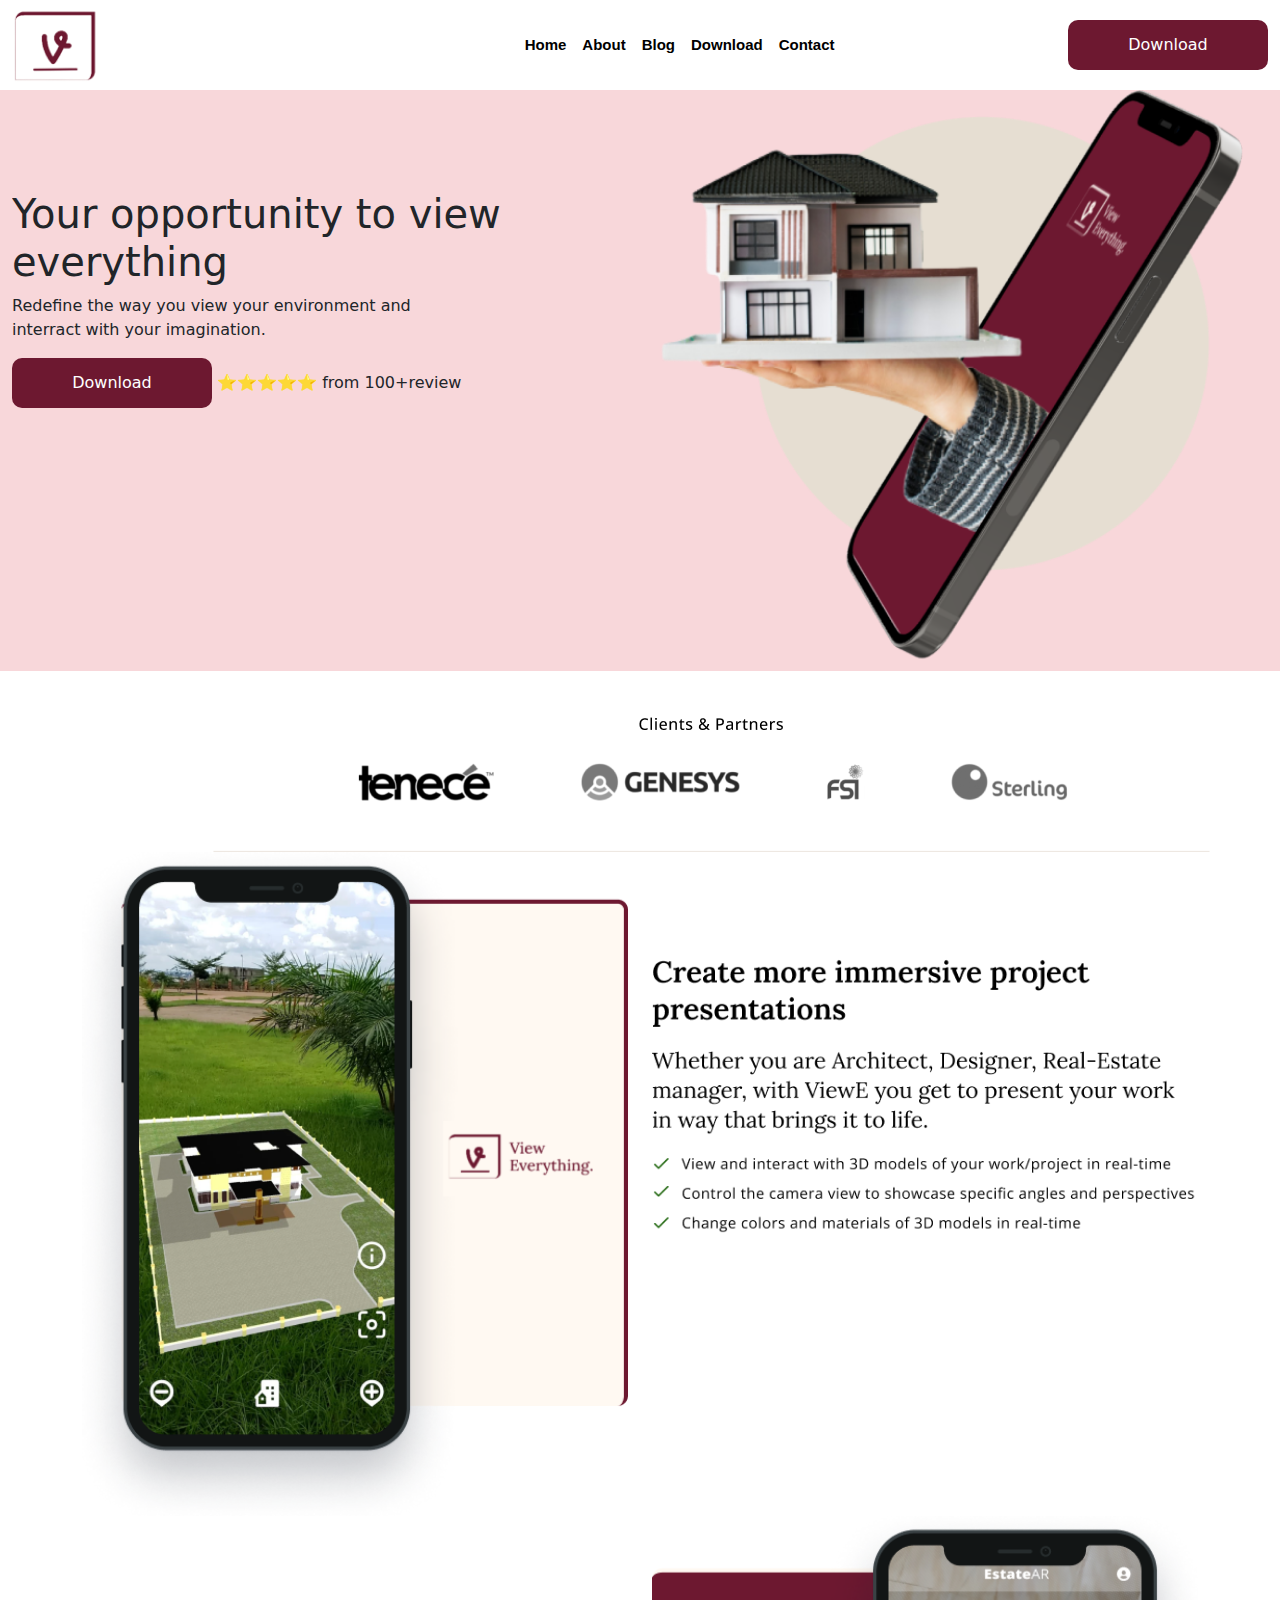
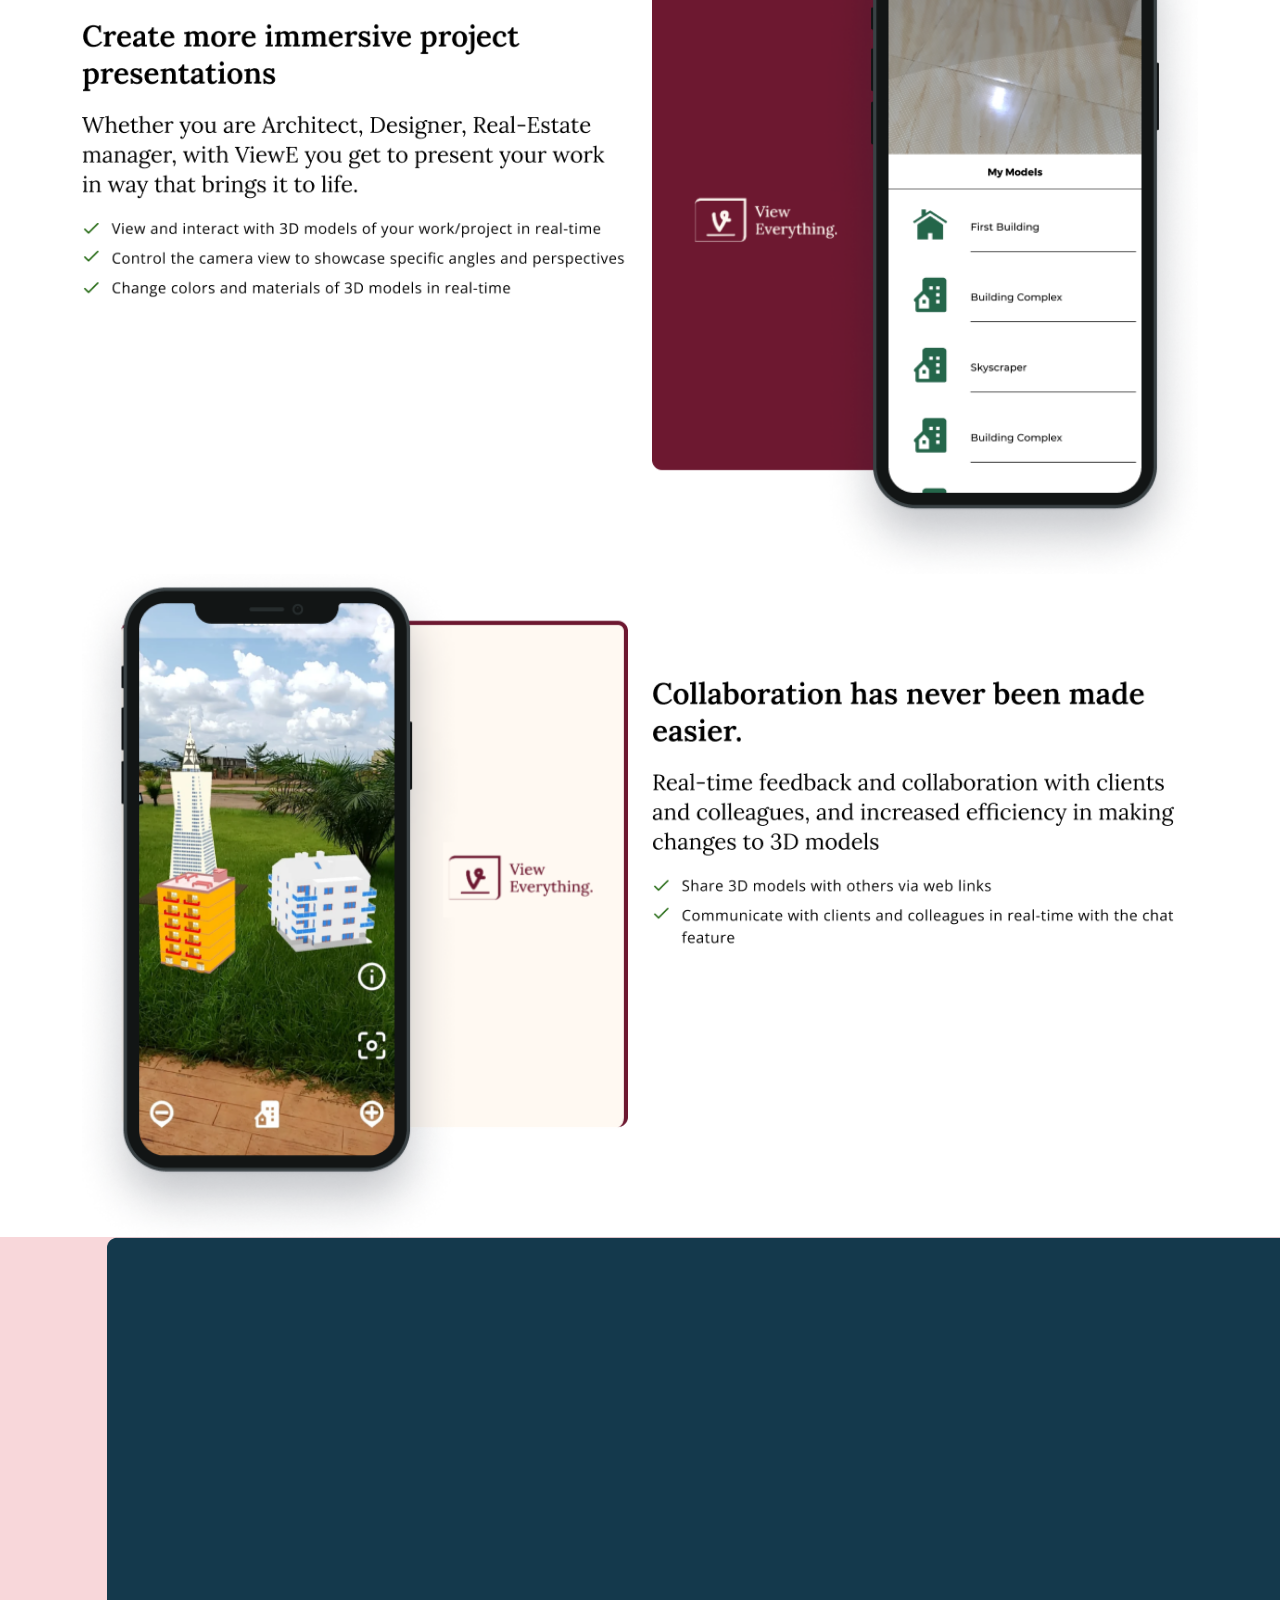
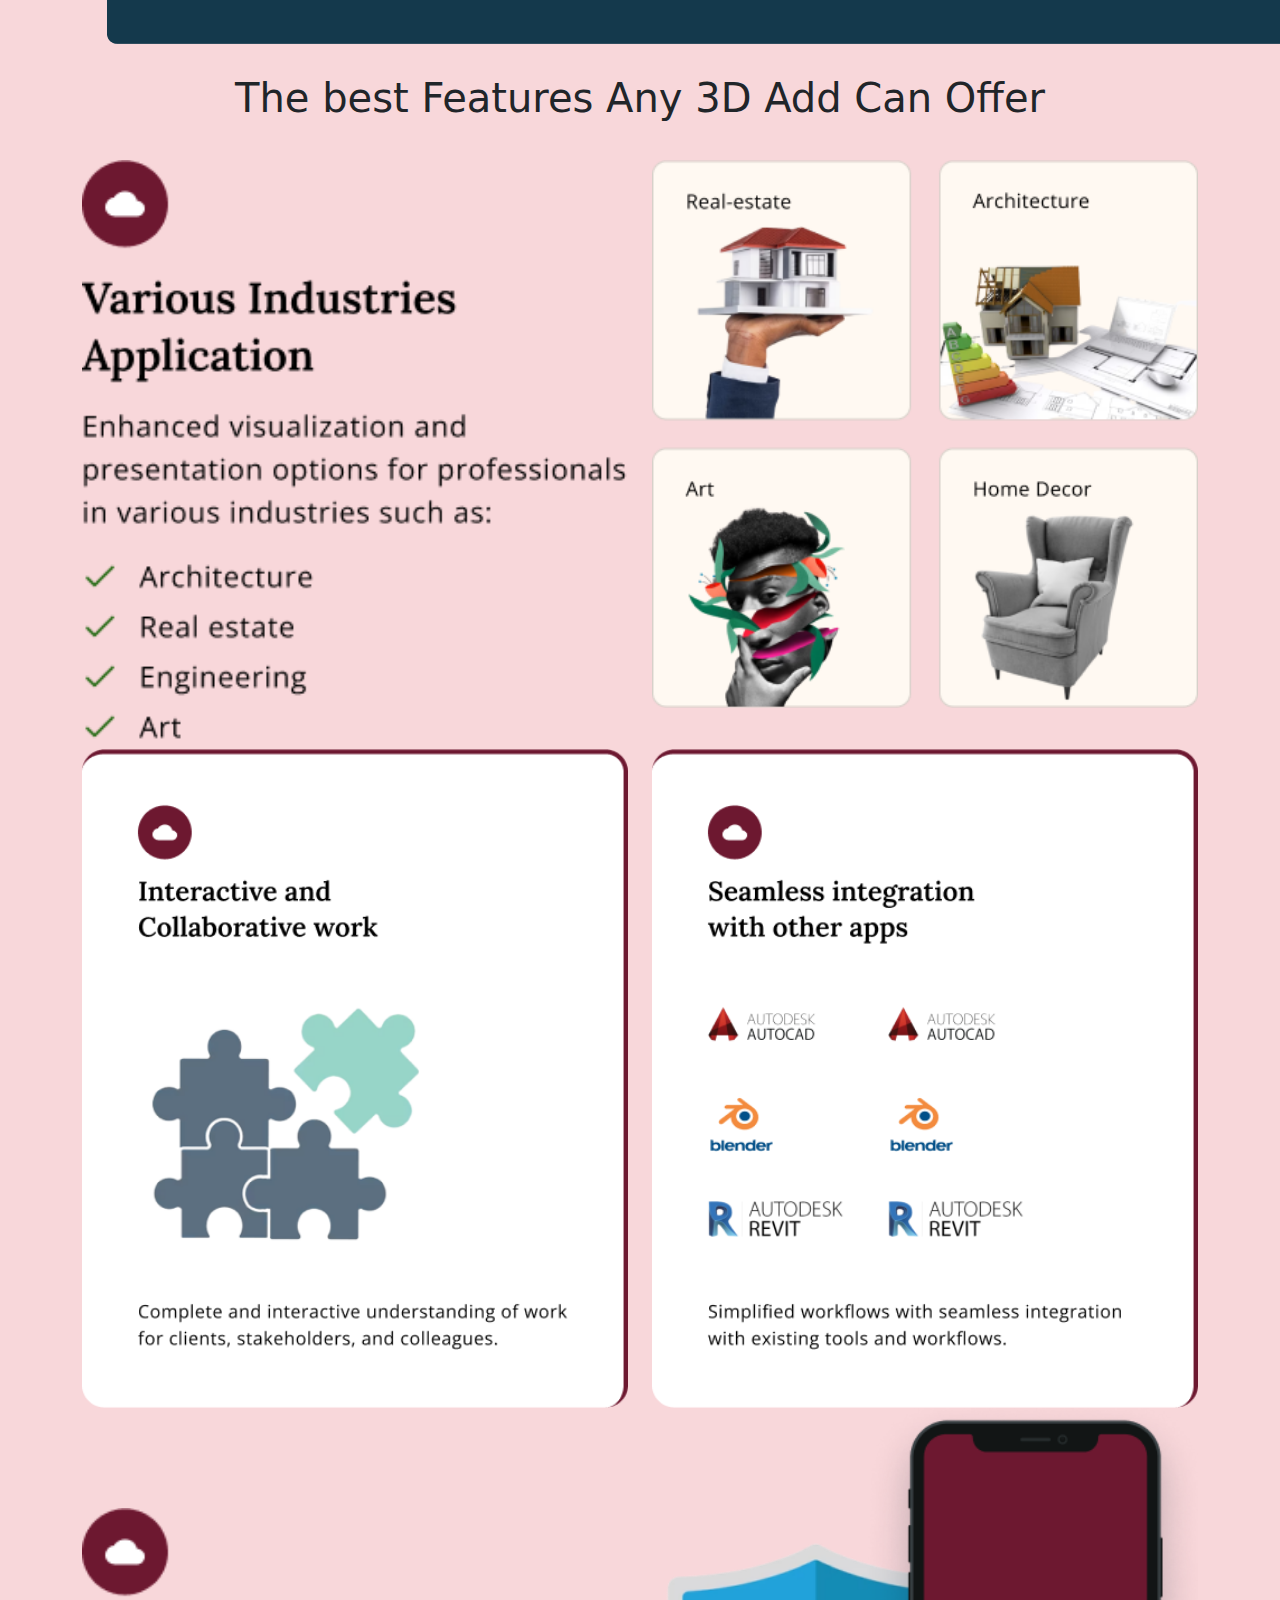
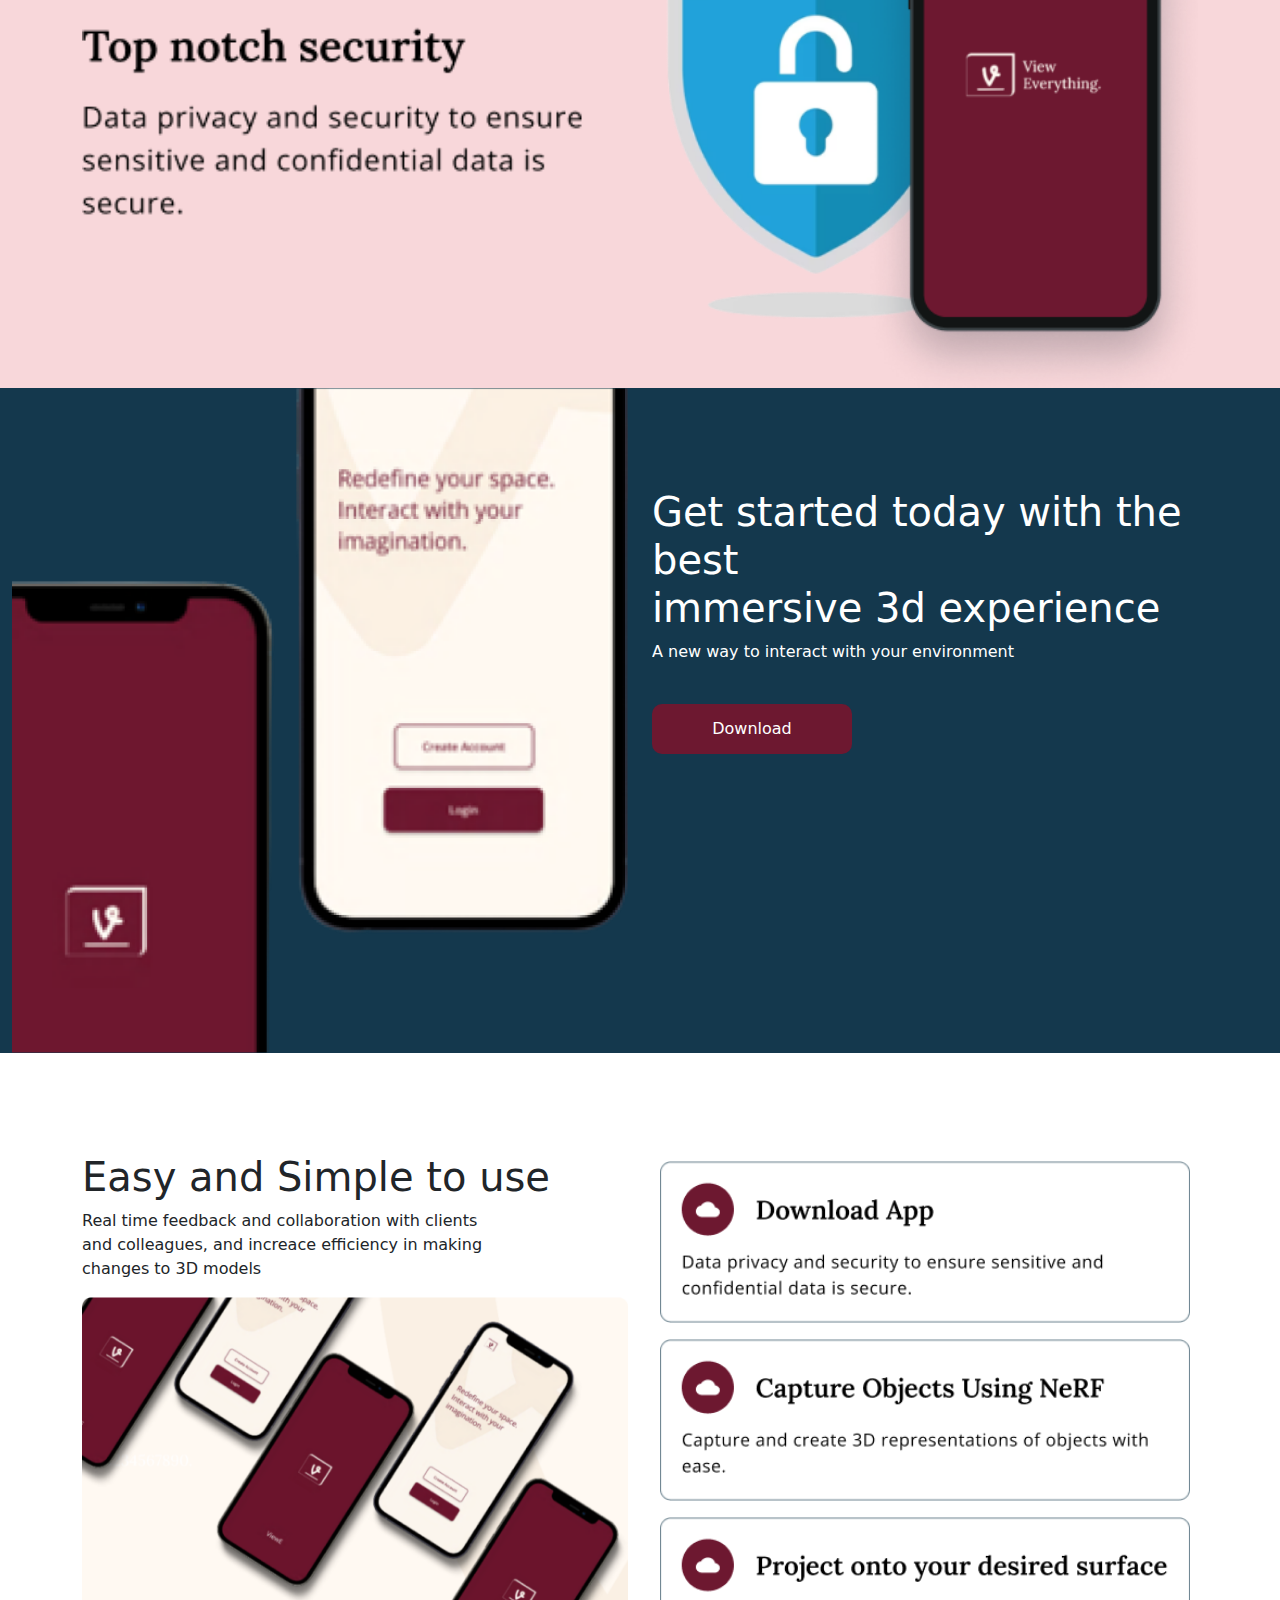
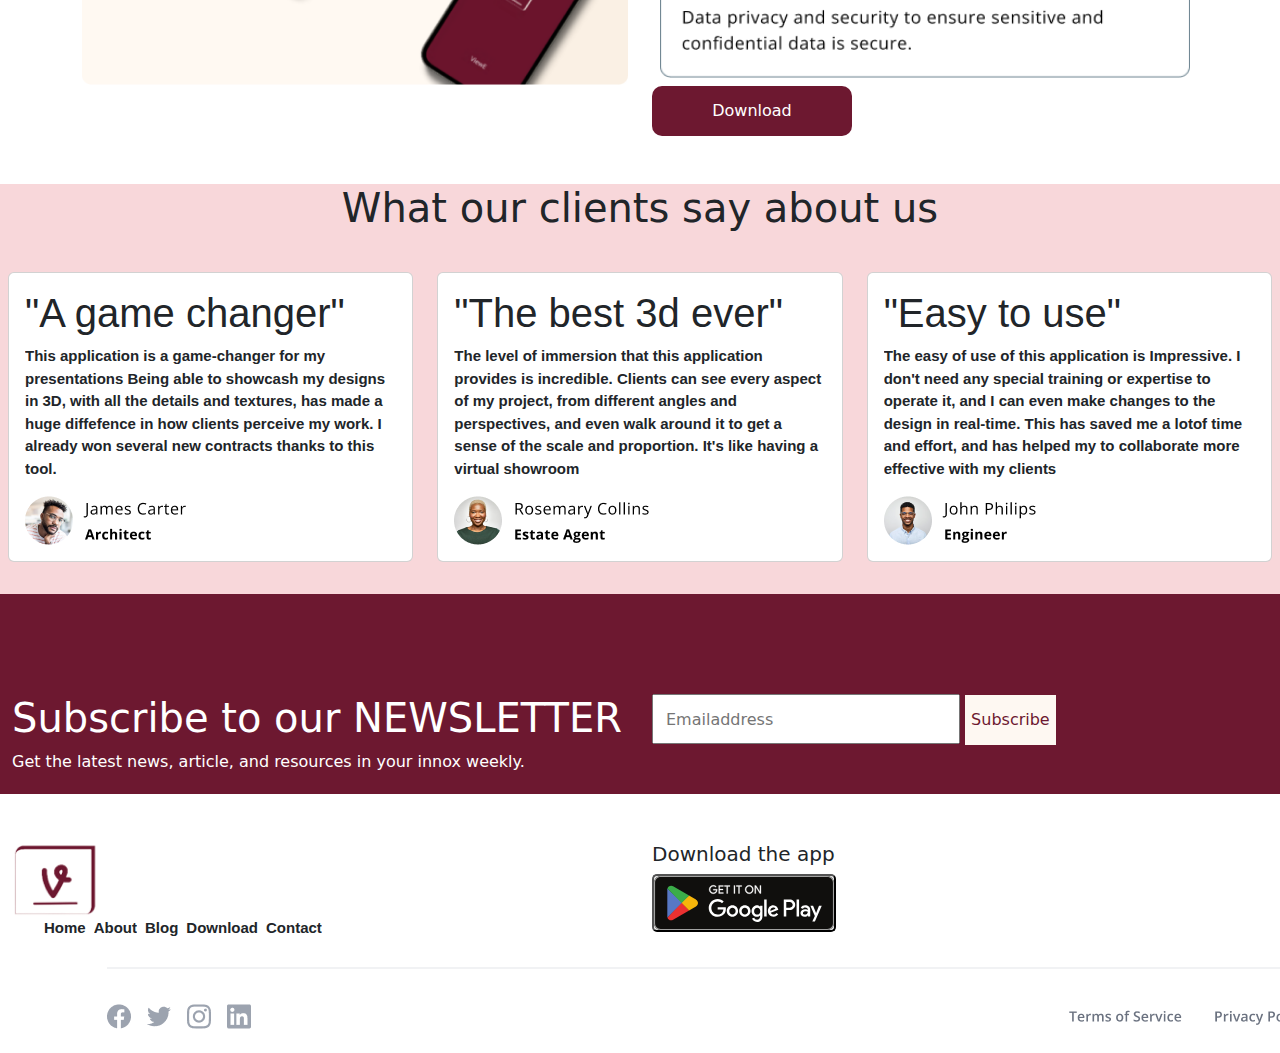
==== index.html @ 56d3d2b2 "update" ====
<!DOCTYPE html>
<html lang="en">
<head>
    <meta charset="UTF-8">
    <meta name="viewport" content="width=device-width, initial-scale=1.0">
    <title>Project</title>
    <link rel="stylesheet" href="bootstrap-5.3.2-dist/css/bootstrap.css">
    <script src="https://cdn.jsdelivr.net/npm/bootstrap@5.3.2/dist/js/bootstrap.bundle.min.js"></script>
    <link rel="stylesheet" href="project.css">
</head>
<body>

    <nav class="navbar navbar-expand-lg ">
        <div class="container-fluid">
<img src="Image/image 17 - Copy.png" alt="" >
          <button class="navbar-toggler" type="button" data-bs-toggle="collapse" data-bs-target="#navbarTogglerDemo02" aria-controls="navbarTogglerDemo02" aria-expanded="false" aria-label="Toggle navigation">
            <span class="navbar-toggler-icon"></span>
          </button>
          <div class="collapse navbar-collapse offset-md-4 " id="navbarTogglerDemo02">
            <ul class="navbar-nav me-auto mb-2 mb-lg-0">
              <li class="nav-item">
                <a class="nav-link active head" aria-current="page" href="index.html">Home</a>
              </li>
              <li class="nav-item">
                <a class="nav-link active head" href="index2.html">About</a>
              </li>
              <li class="nav-item">
                <a class="nav-link active head" href="index3.html">Blog</a>
              </li>
              <li class="nav-item">
                <a class="nav-link  active head" href="#" >Download</a>
              </li>
              <li class="nav-item">
                <a class="nav-link  active head" href="#" >Contact</a>
              </li>
            </ul>
            <form class="d-flex" role="search">
              <button class="download" type="submit">Download</button>
            </form>
          </div>
        </div>
      </nav>
      
      <section class="bg-danger-subtle">
        <div class="container-fluid">
<div class="row">
  <div class="col-lg-6 col-md-6 col-sm-12 all">
        <h1>Your opportunity to view <br> everything</h1>
        <p>Redefine the way you view your environment and <br>
        interract with your imagination.</p>
        <p>
          <button class="download" type="submit">Download</button>
        <span>⭐⭐⭐⭐⭐ from 100+review</span>
        </p>
      </div>
  <div class="col-lg-6 col-md-6 col-sm-12">
    <img src="Image/Group 11.png" alt="" class="w-100">
  </div>
</div>
</div>
</section>

<img src="Image/Frame 40562.png" class="img-fluid offset-md-2" alt="...">


  <div class="container ">
<div class="row">
<div class="col-lg-6 col-md-6 col-sm-12 ">
  <img src="Image/Group 5.png" alt="..."class="w-100 ">
</div>
<div class="col-lg-6 col-md-6 col-sm-12 all">
<img src="Image/Frame 40563.png" alt="" class="w-100">
</div>
</div>
</div>
</div>


<div class="container ">
  <div class="row">
  <div class="col-lg-6 col-md-6 col-sm-12 all">
    <img src="Image/Frame 40563.png" alt="..."class="w-100 ">
  </div>
  <div class="col-lg-6 col-md-6 col-sm-12 ">
  <img src="Image/Group 14.png" alt="" class="w-100">
  </div>
  </div>
  </div>
  </div>


  <div class="container ">
    <div class="row">
    <div class="col-lg-6 col-md-6 col-sm-12 ">
      <img src="Image/next1.png" alt="..."class="w-100 ">
    </div>
    <div class="col-lg-6 col-md-6 col-sm-12 all">
    <img src="Image/next2.png" alt="" class="w-100">
    </div>
    </div>
    </div>
    </div>

<section class="bg-danger-subtle">
    <img src="Image/backgroud.png" class="img-fluid offset-md-1 bg-danger-subtle" alt="...">


<h1 class="text-center padd">The best Features Any 3D Add Can Offer</h1>


    <div class="container ">
      <div class="row">
      <div class="col-lg-6 col-md-6 col-sm-12 ">
        <img src="Image/next5.png" alt="..."class="w-100">
      </div>
      <div class="col-lg-6 col-md-6 col-sm-12">
      <img src="Image/next6.png" alt="" class="w-100">
      </div>
      </div>
      </div>
      </div>

      <div class="container ">
        <div class="row">
        <div class="col-lg-6 col-md-6 col-sm-12 ">
          <img src="Image/next7.png" alt="..."class="w-100 ">
        </div>
        <div class="col-lg-6 col-md-6 col-sm-12 ">
        <img src="Image/next8.png" alt="" class="w-100">
        </div>
        </div>
        </div>
        </div>


          <div class="container ">
  <div class="row">
    <div class="col-lg-6 col-md-6 col-sm-12 all">
      <img src="Image/next9.png" alt="..."class="w-100">
        </div>
    <div class="col-lg-6 col-md-6 col-sm-12">
      <img src="Image/next10.png" alt="" class="w-100">
    </div>
  </div>
  </div>


 
  <div class="container-fluid collordiv ">
    <div class="row">
      <div class="col-lg-6 col-md-6 col-sm-12">
        <img src="Image/image 11.png" alt="..." class="w-100">
          </div>
      <div class="col-lg-6 col-md-6 col-sm-12 allwhite">
        <h1>Get started today with the best <br>
        immersive 3d experience</h1>
        <p>A new way to interact with your environment</p><br>
        <button class="download" type="submit">Download</button>
      </div>
    </div>
    </div>
  </section>


    <div class="container ">
      <div class="row">
        <div class="col-lg-6 col-md-6 col-sm-12 all">
          <h1>Easy and Simple to use</h1>
          <p>Real time feedback and collaboration with clients <br>
          and colleagues, and increace efficiency in making <br>
        changes to 3D models</p>
          <img src="Image/image12.png" alt="..."class="w-100">
            </div>
        <div class="col-lg-6 col-md-6 col-sm-12 all">
          <img src="Image/image 13.png" alt="" class="w-100 p-2">
          <img src="Image/image17.png" alt="" class="w-100 p-2" >
          <img src="Image/image18.png" alt="" class="w-100 p-2" >
          <button class="download" type="submit">Download</button>
        </div>
      </div>
      </div>

<br><br>
<section class="bg-danger-subtle">
<h1 class="text-center">What our clients say about us </h1><br>
<div class="p-2">
              <div class="row row-cols-1 row-cols-md-3 g-4">
                <div class="col">
                  <div class="card h-100">
                    <div class="card-body head">
                      <h1>"A game changer"</h1>
                      <p>This application is a game-changer for my 
                     presentations Being able to showcash my 
                   designs in 3D, with all the details and 
                 textures, has made a huge diffefence in 
               how clients perceive my work. I already 
             won several new contracts thanks to this tool.</p>
             <img src="Image/image14.png" alt="">
                    </div>
                  </div>
                </div>
                <div class="col">
                  <div class="card h-100">
                    <div class="card-body head">
                      <h1>"The best 3d ever"</h1>
                      <p>The level of immersion that this application 
                     provides is incredible. Clients can see every
                   aspect of my project, from different angles
              and perspectives, and even walk around it
           to get a sense of the scale and proportion.
          It's like having a virtual showroom</p>
          <img src="Image/image15.png" alt="">
                    </div>
                  </div>
                </div>
                <div class="col">
                  <div class="card h-100">
                    <div class="card-body head">
           <h1>"Easy to use"</h1>
                      <p>The easy of use of this application is
                      Impressive. I don't need any special
                   training or expertise to operate it, and I can 
                 even make changes to the design in real-time.
               This has saved me a lotof time and
             effort, and has helped my to collaborate
            more effective with my clients</p>
            <img src="Image/image 16.png" alt="">
                    </div>
                  </div>
                </div>
              </div><br>
            </div>
          </section>
  <div class="container-fluid divcolor2">
    <div class="row">
      <div class="col-lg-6 col-md-6 col-sm-12  allwhite">
     <h1>Subscribe to our NEWSLETTER</h1>
     <P>Get the latest news, article, and resources in your innox weekly.</P>
          </div>
      <div class="col-lg-6 col-md-6 col-sm-12 all">
        <form action="" class="input01">
     <input type="email" name="email" id="" class=" input container-fluid h-50 w-50" placeholder="Emailaddress" required>
     <button class="input02">Subscribe</button>
    </form>
      </div>
    </div>
    </div><br><br>


<div class="container-fluid">
  <div class="row">
  <div class="col-lg-6 col-md-6 col-sm-12">
      <img src="Image/image 17 - Copy.png" alt="" >
        <ul class=" d-flex gap-2">
          <li class="nav-item">
            <a class="nav-link active head" aria-current="page" href="index.html">Home</a>
          </li>
          <li class="nav-item">
            <a class="nav-link active head" href="index2.html">About</a>
          </li>
          <li class="nav-item">
            <a class="nav-link active head" href="index3.html">Blog</a>
          </li>
          <li class="nav-item">
            <a class="nav-link  active head" href="#" >Download</a>
          </li>
          <li class="nav-item">
            <a class="nav-link  active head" href="#" >Contact</a>
          </li>
         
        </ul>
        </div>
        
  <div class="col-lg-6 col-md-6 col-sm-12"> 
    <h5>Download the app</h5>
        <button class="sub"><img src="Image/Google_Play_Store_badge_EN.svg" alt=""></button>

      </div>
    </div>
      </div>
 
    <img src="Image/line.png" class="img-fluid offset-md-1" alt="...">
<br><br>

<img src="Image/icon.png" class="img-fluid offset-md-1" alt="...">
<br><br>
</body>  
</html>
---- project.css ----
*{
    overflow-x: hidden;
}
.download{
    background-color: #6d1830;
    color: #fff;
    width: 200px;
    height: 50px;
   border-radius: 10px;
   border: none;
}
.all{
padding-top: 100px;
}
.head{
    font-family: Arial;
    font-size: 15px;
    font-weight: bolder;
}
.padd{
    padding-top: 30px;
padding-bottom: 30px;
}
.collordiv{
    background-color: #14384d;
}
.allwhite{
    color: white;
    padding-top:100px;
}
.divcolor2{
    background-color: #6d1830;
}
.input01{
  height: 100px;
}
.input02{
    height: 50px; 
    color: #6d1830; 
    background-color: #fef8f2;
    border: none;
  }
  .sub{
padding: 0;
border-radius: 5px;
  }
  .colorblue{
    background-color: #14384d;
    color: whitesmoke;
  }
  .red{
    color: #6c1930;
  }
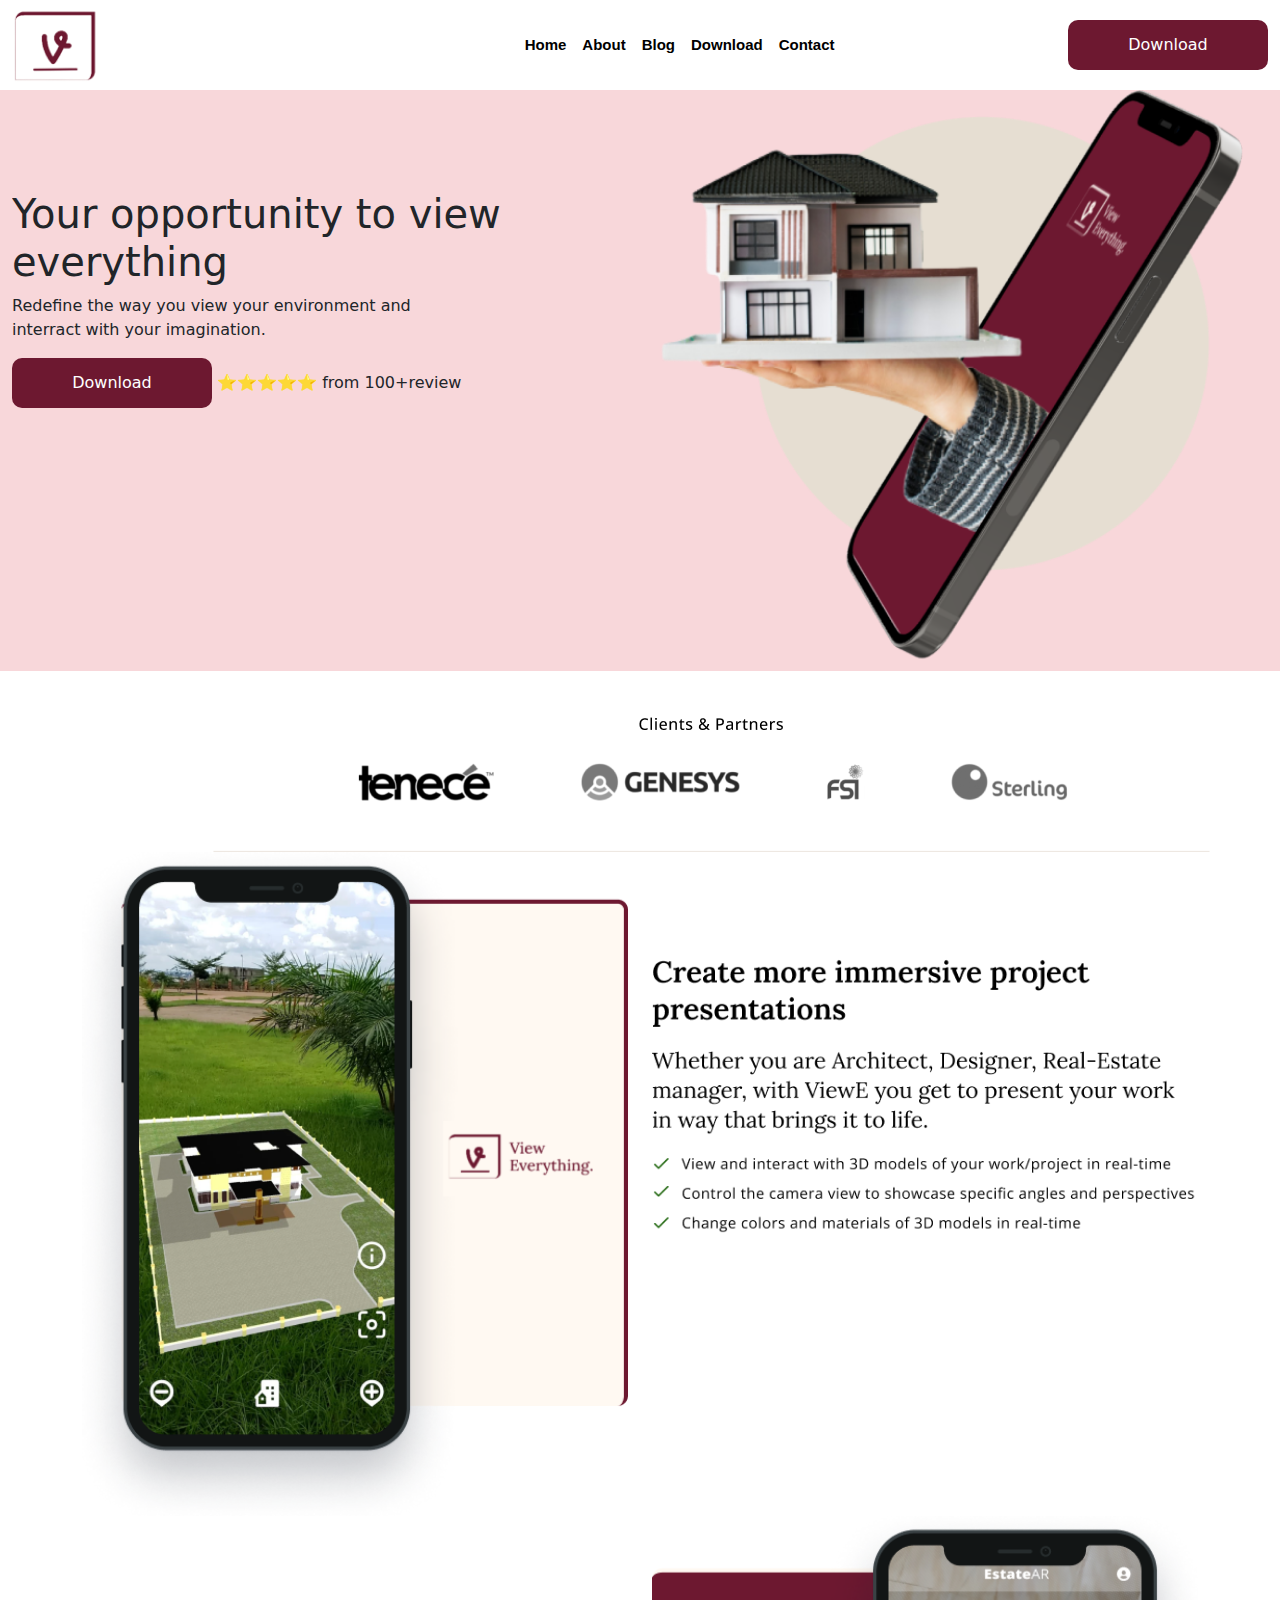
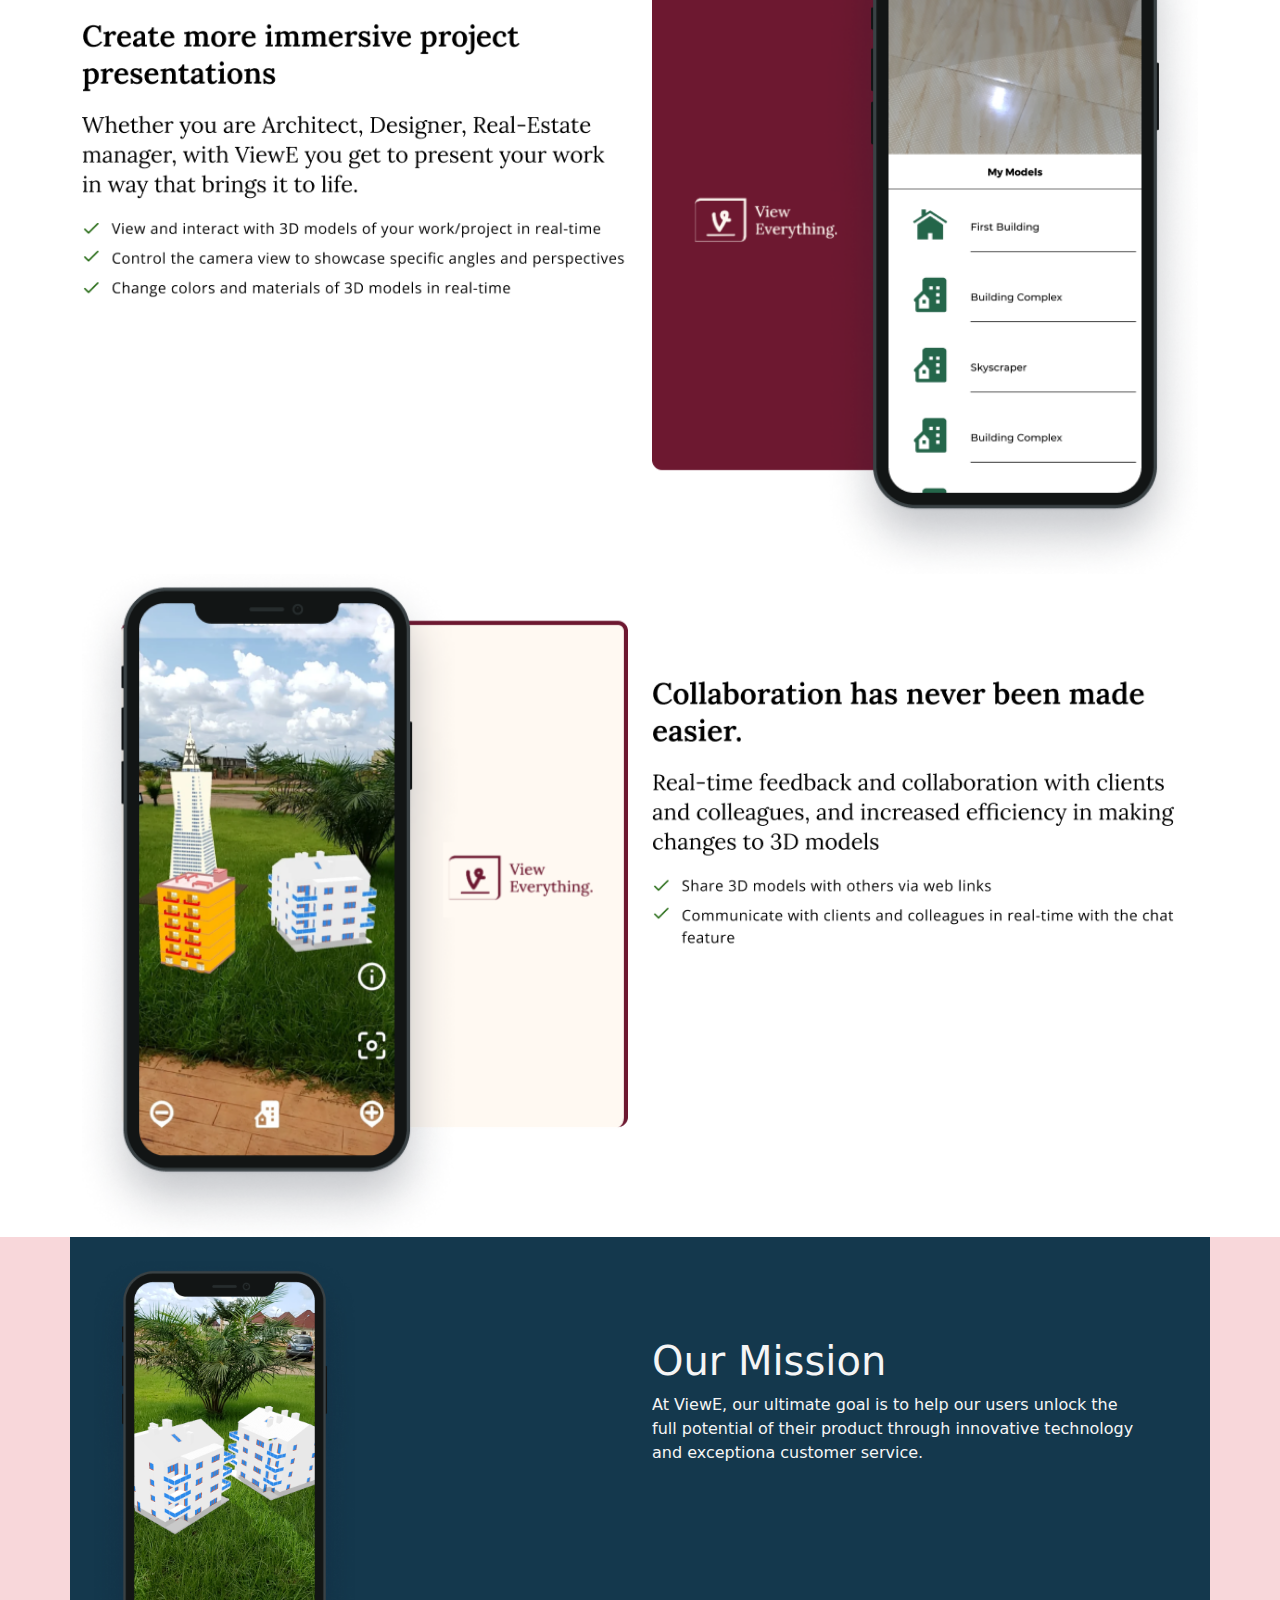
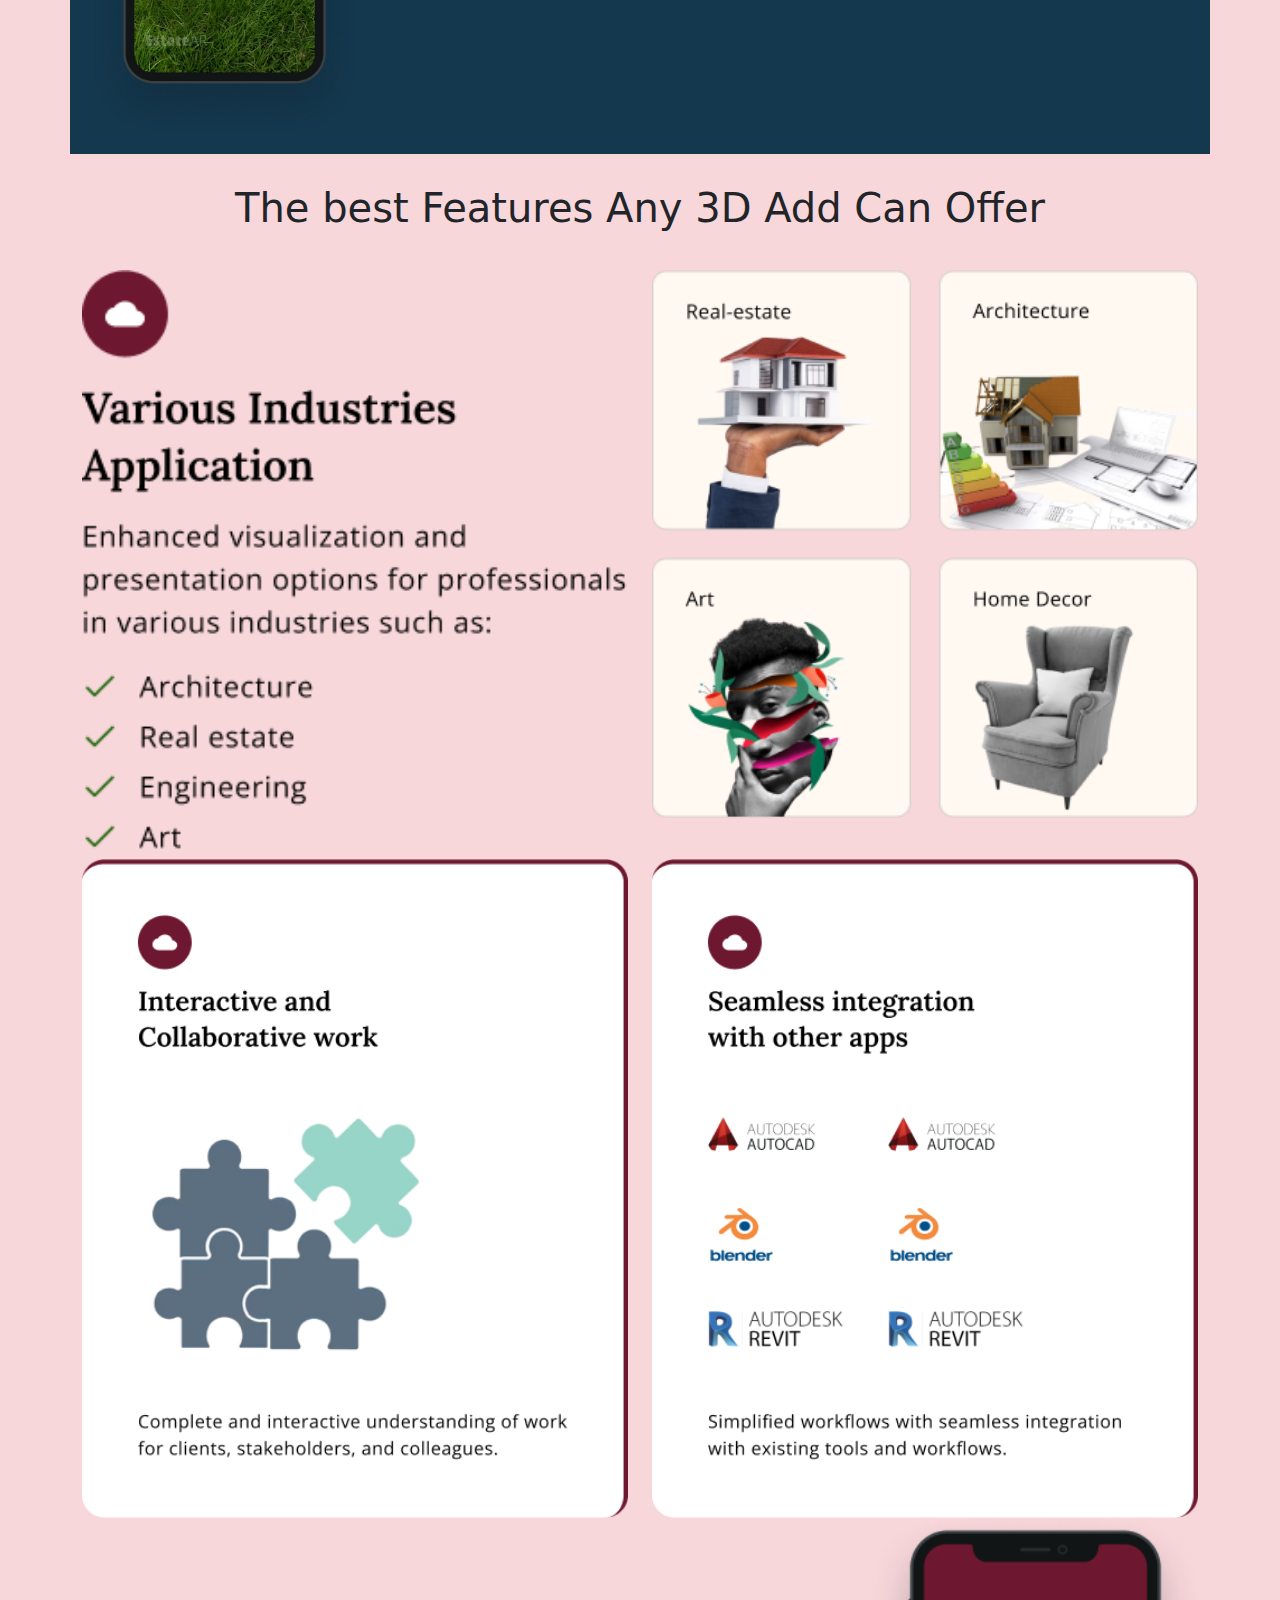
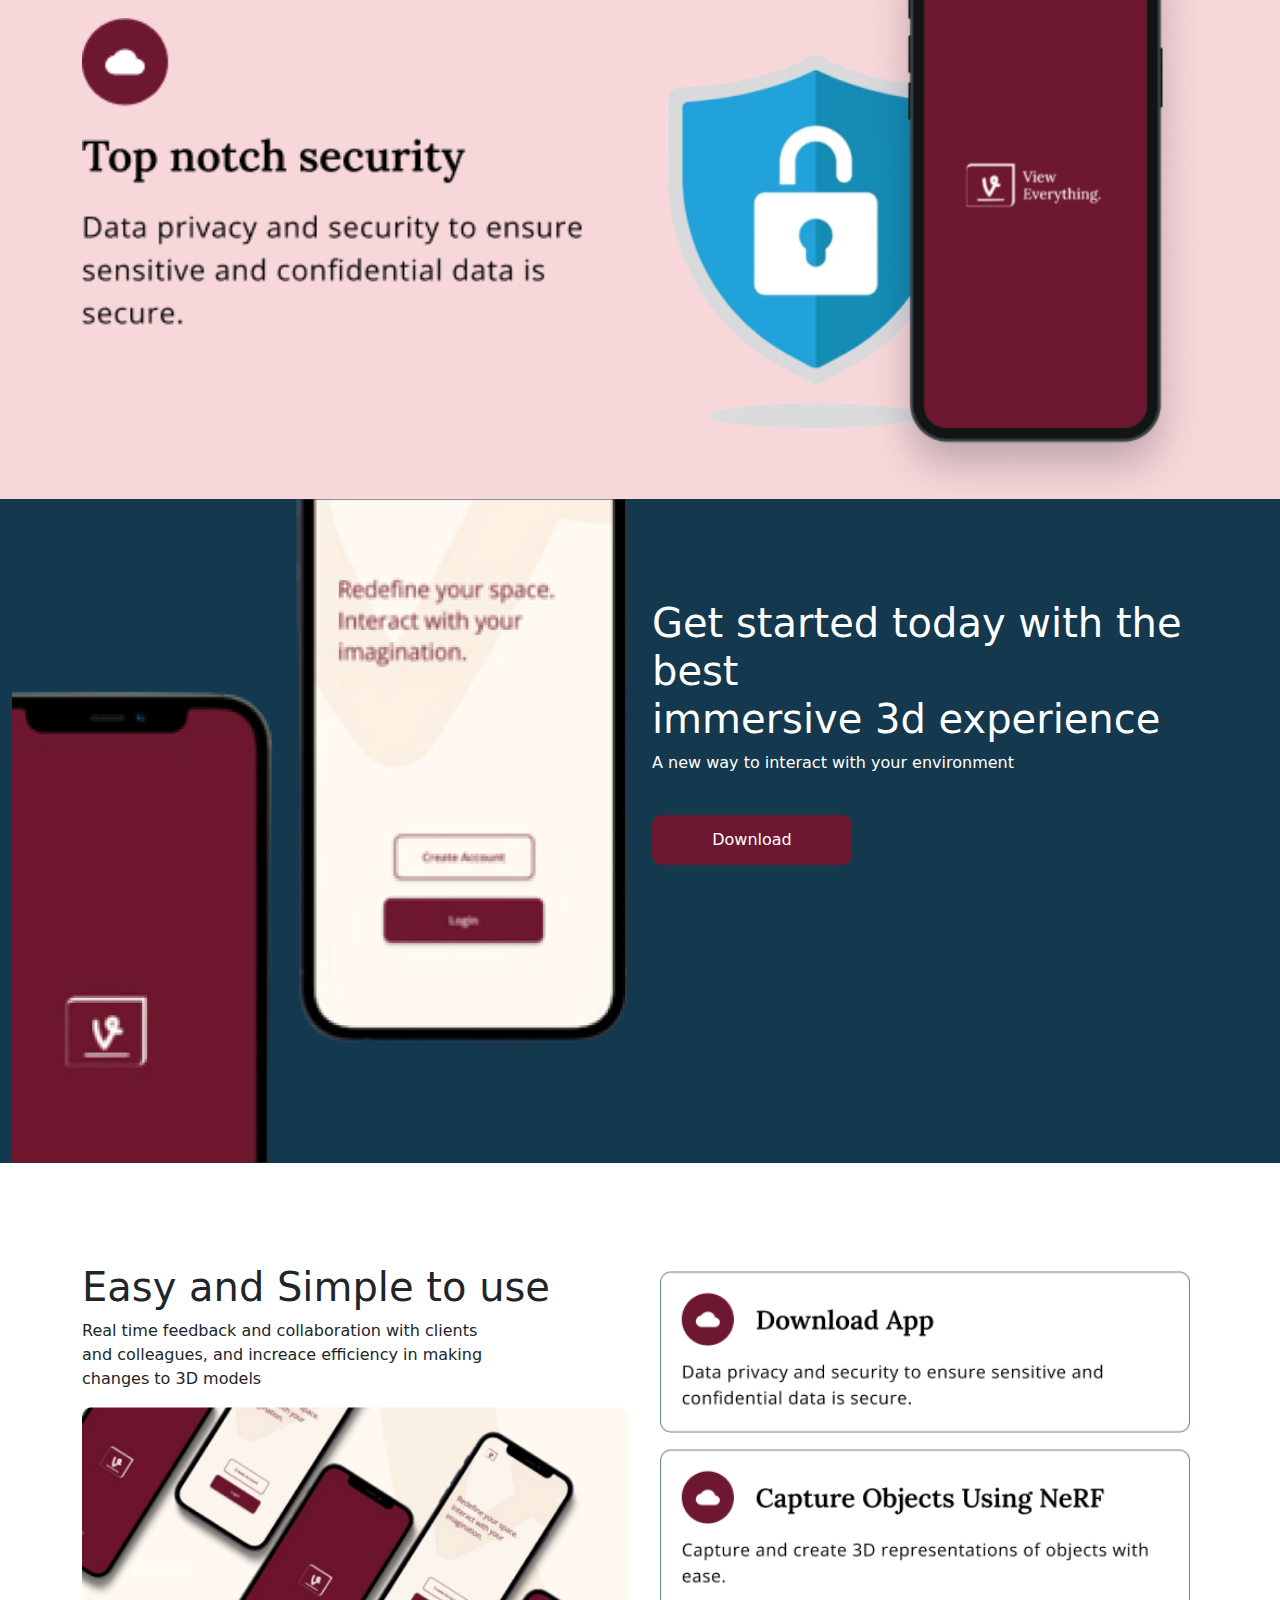
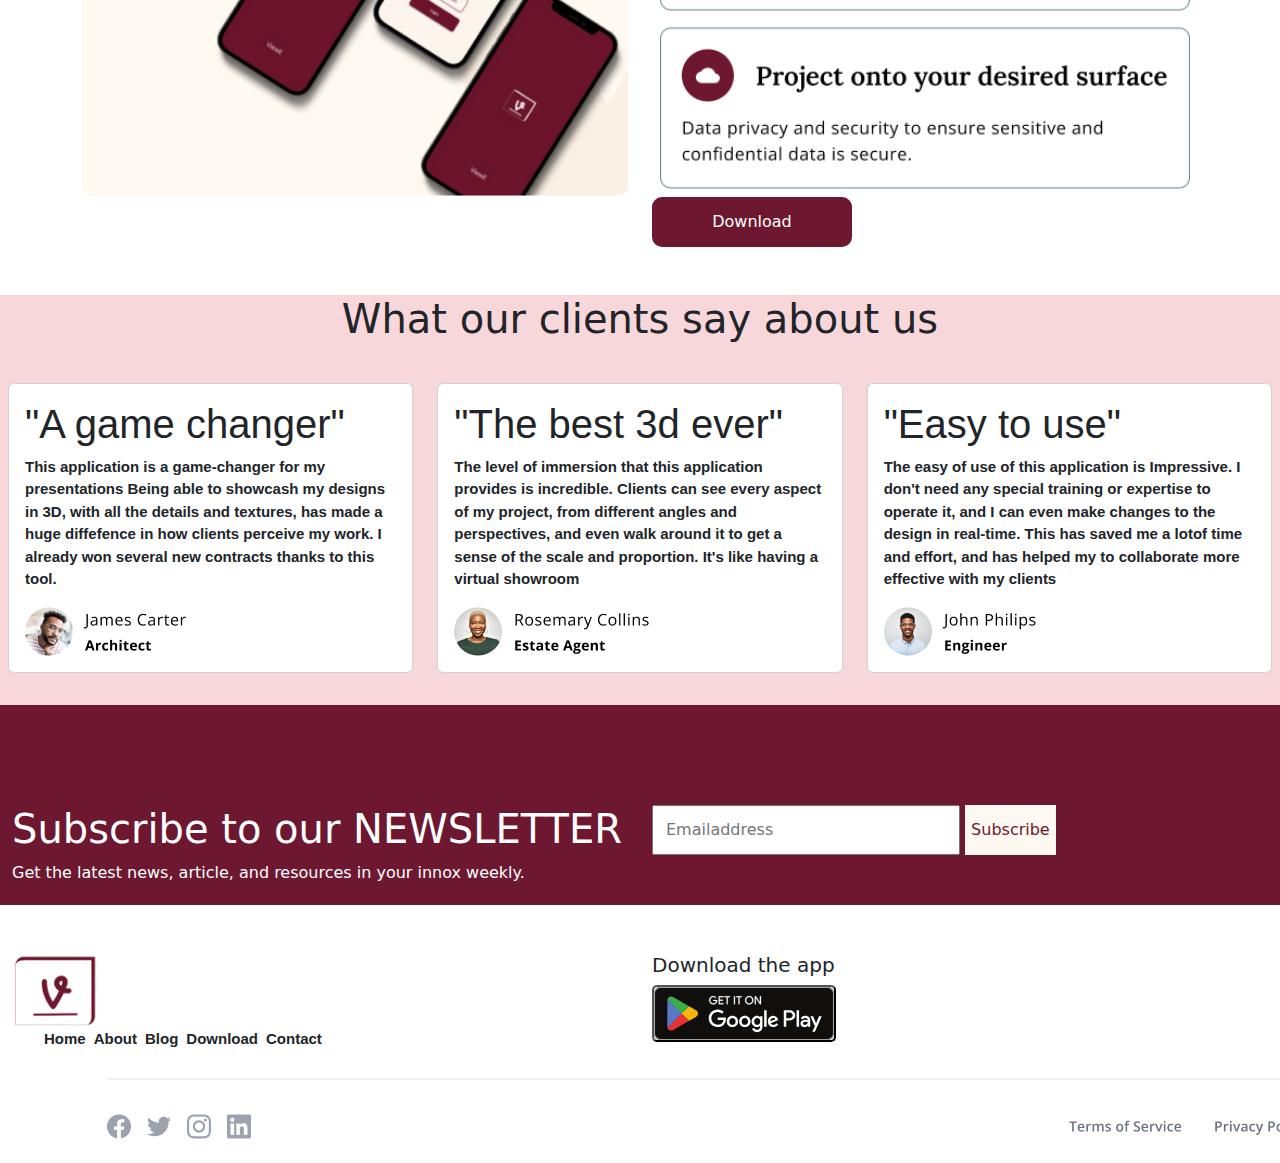
==== commit 7b496f7f: "update" ====
--- a/index.html
+++ b/index.html
@@ -28,7 +28,7 @@
                 <a class="nav-link active head" href="index3.html">Blog</a>
               </li>
               <li class="nav-item">
-                <a class="nav-link  active head" href="#" >Download</a>
+                <a class="nav-link  active head" href="index4.html" >Download</a>
               </li>
               <li class="nav-item">
                 <a class="nav-link  active head" href="#" >Contact</a>
@@ -102,7 +102,21 @@
     </div>
 
 <section class="bg-danger-subtle">
-    <img src="Image/backgroud.png" class="img-fluid offset-md-1 bg-danger-subtle" alt="...">
+  <div class="container colorblue">
+    <div class="row">
+    <div class="col-lg-6 col-md-6 col-sm-12 p-4">
+      <img src="Image/ab3.png "class="w-50" alt="..." >
+    </div>
+    <div class="col-lg-6 col-md-6 col-sm-12 all">
+      <h1>Our Mission</h1>
+      <p>At ViewE, our ultimate goal is to help our users unlock the <br>
+       full potential of their product through innovative technology <br>
+       and exceptiona customer service.
+      </p>
+    </div>
+    </div>
+    </div>
+    </div>
 
 
 <h1 class="text-center padd">The best Features Any 3D Add Can Offer</h1>
@@ -262,7 +276,7 @@
             <a class="nav-link active head" href="index3.html">Blog</a>
           </li>
           <li class="nav-item">
-            <a class="nav-link  active head" href="#" >Download</a>
+            <a class="nav-link  active head" href="index4.html" >Download</a>
           </li>
           <li class="nav-item">
             <a class="nav-link  active head" href="#" >Contact</a>
--- a/project.css
+++ b/project.css
@@ -51,5 +51,13 @@
   .red{
     color: #6c1930;
   }
+  .downloadsoon{
+    background-color: #c5a3ac;
+    color: #fff;
+    width: 200px;
+    height: 50px;
+   border-radius: 10px;
+   border: none;
+  }
   
 
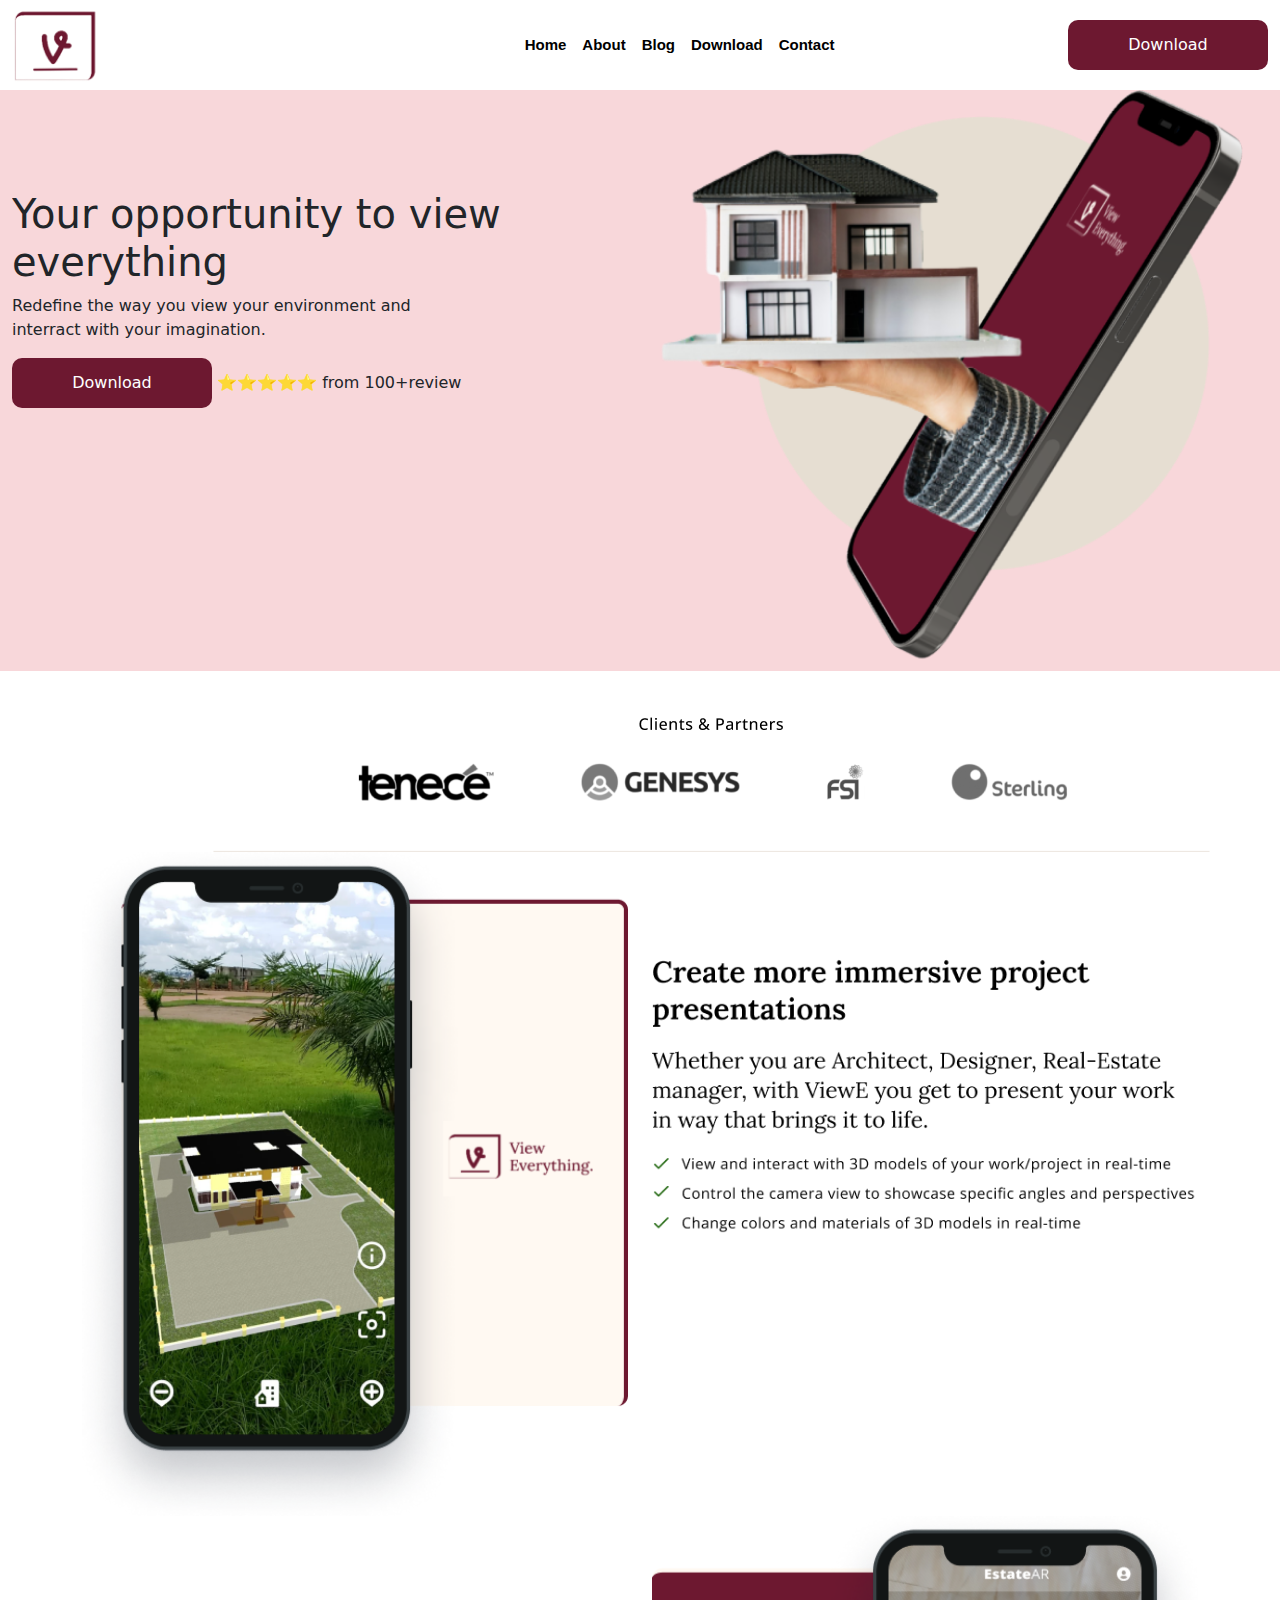
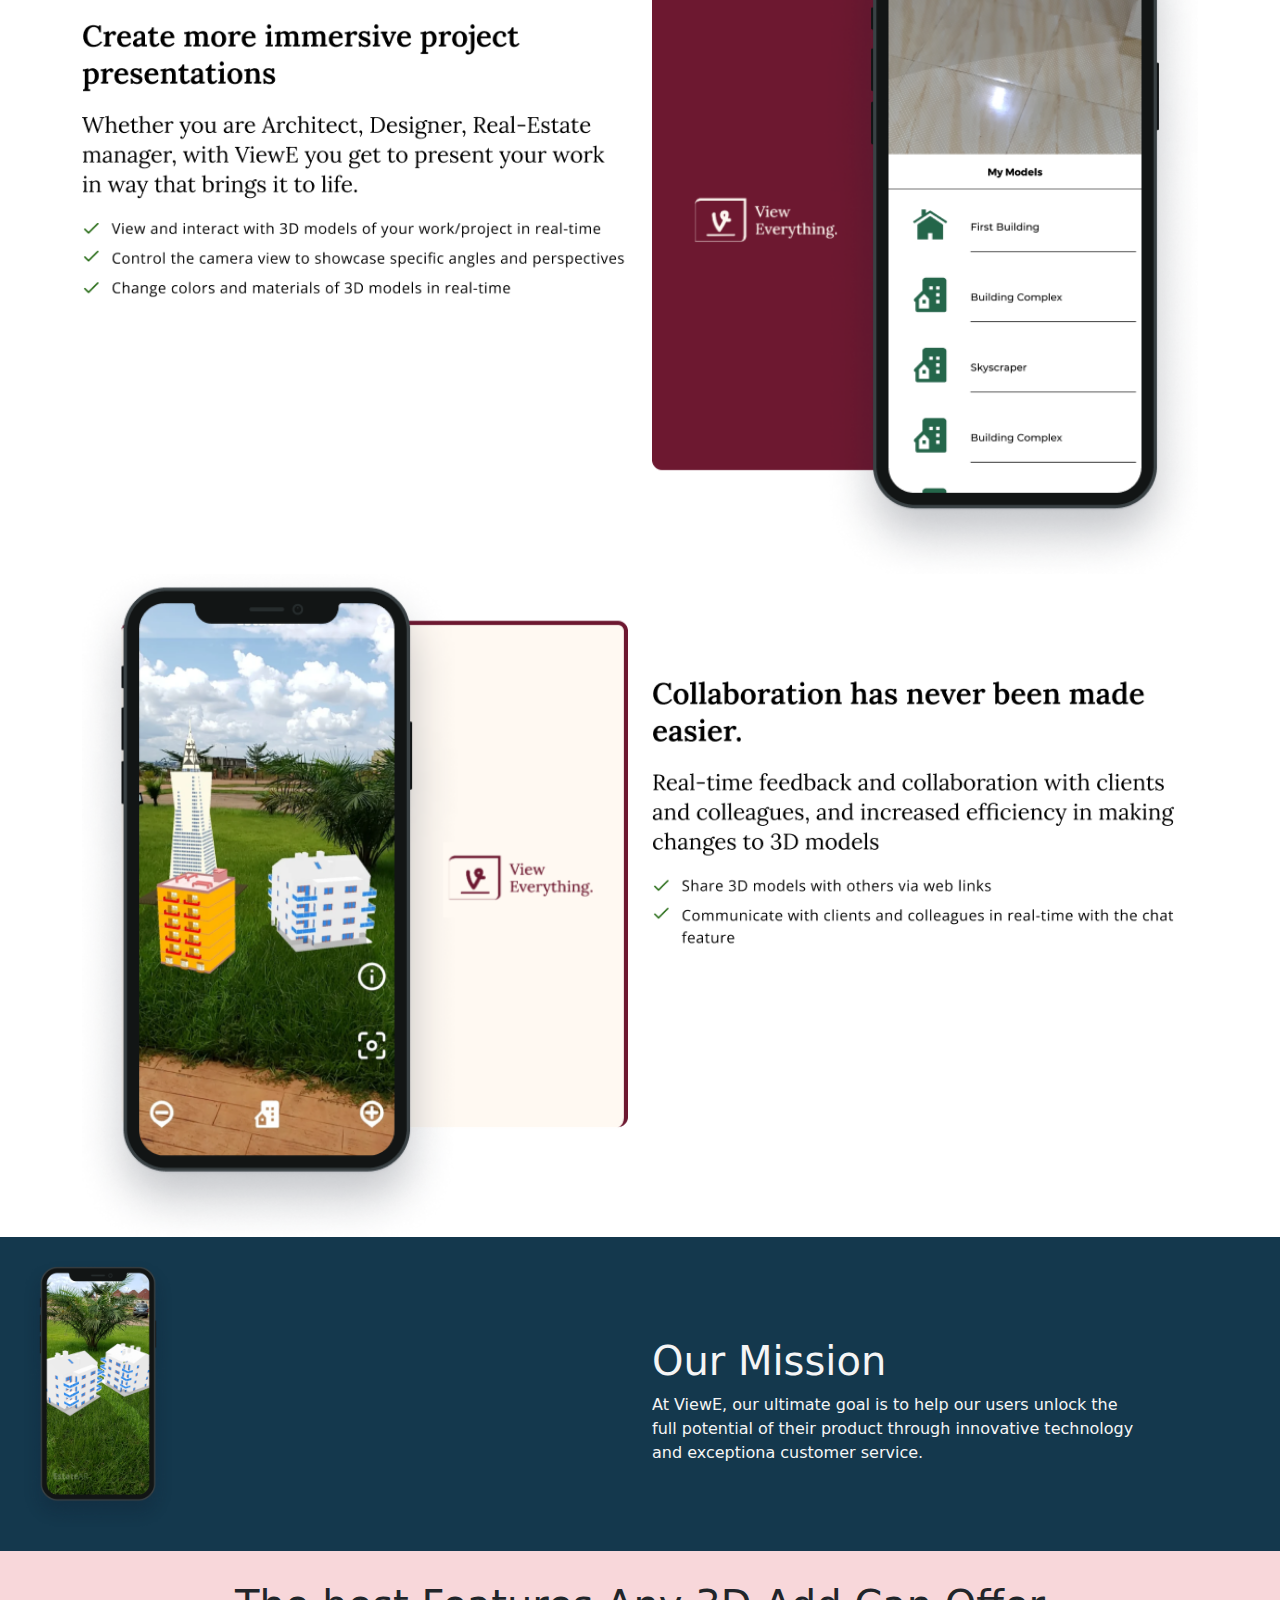
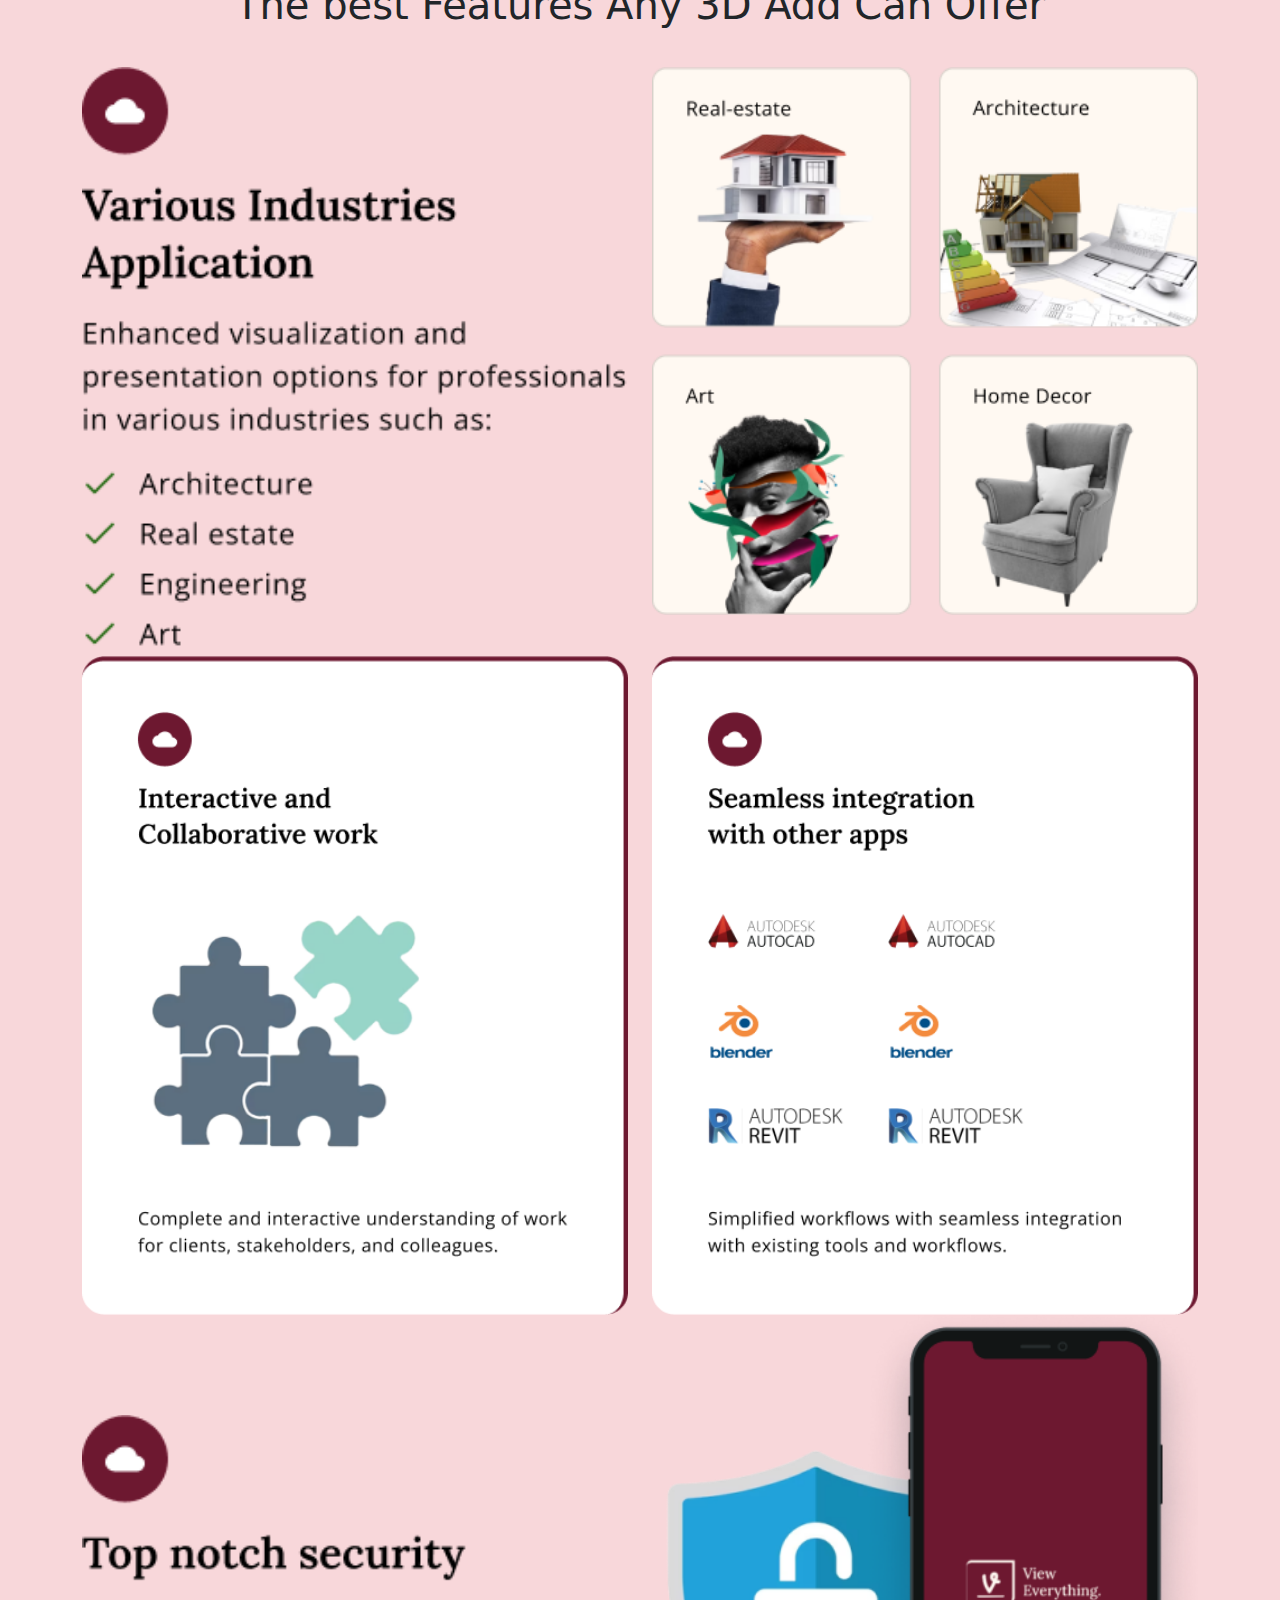
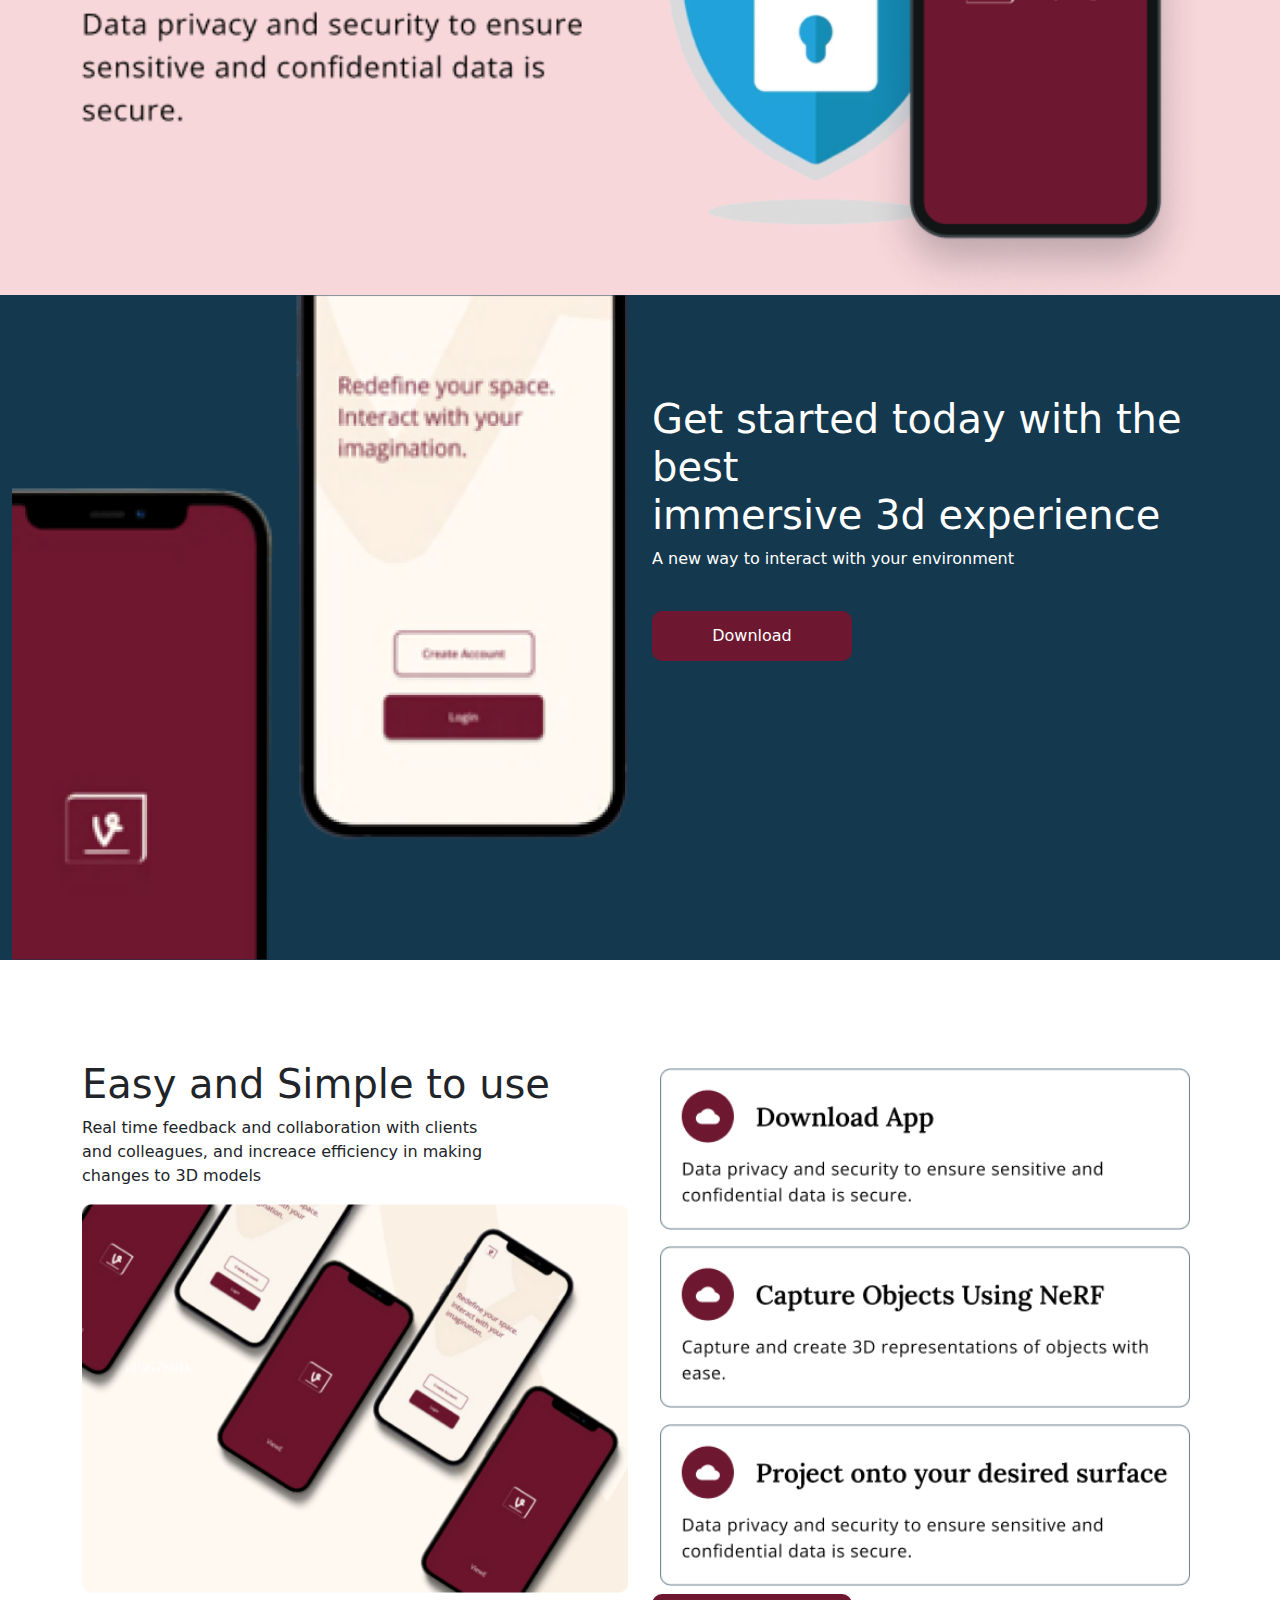
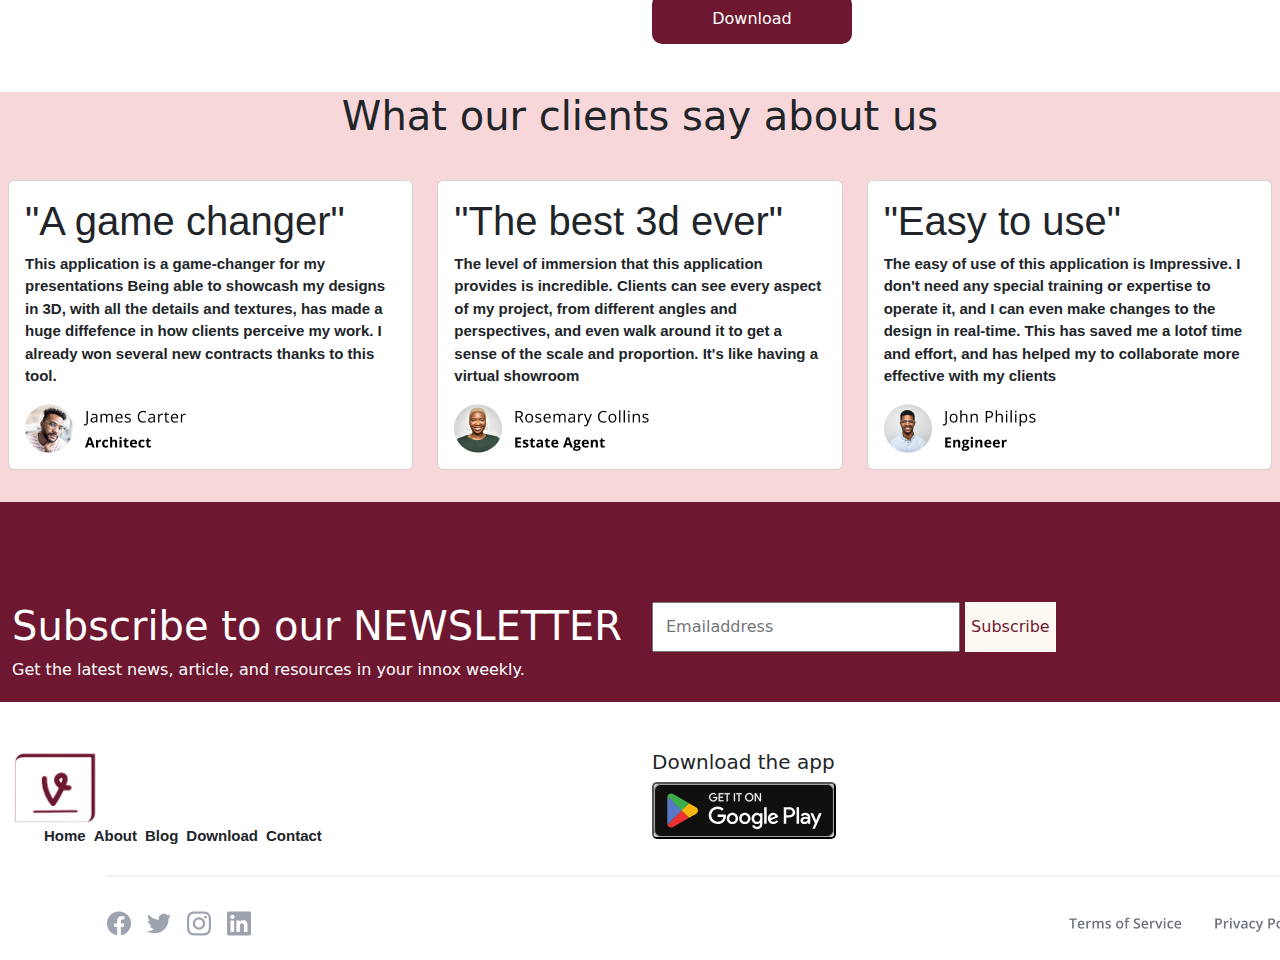
==== commit 2d713368: "update" ====
--- a/index.html
+++ b/index.html
@@ -102,10 +102,10 @@
     </div>
 
 <section class="bg-danger-subtle">
-  <div class="container colorblue">
+  <div class="container-fluid colorblue">
     <div class="row">
     <div class="col-lg-6 col-md-6 col-sm-12 p-4">
-      <img src="Image/ab3.png "class="w-50" alt="..." >
+      <img src="Image/ab3.png "class="w-25" alt="..." >
     </div>
     <div class="col-lg-6 col-md-6 col-sm-12 all">
       <h1>Our Mission</h1>
@@ -116,8 +116,7 @@
     </div>
     </div>
     </div>
-    </div>
-
+  </div>
 
 <h1 class="text-center padd">The best Features Any 3D Add Can Offer</h1>
 
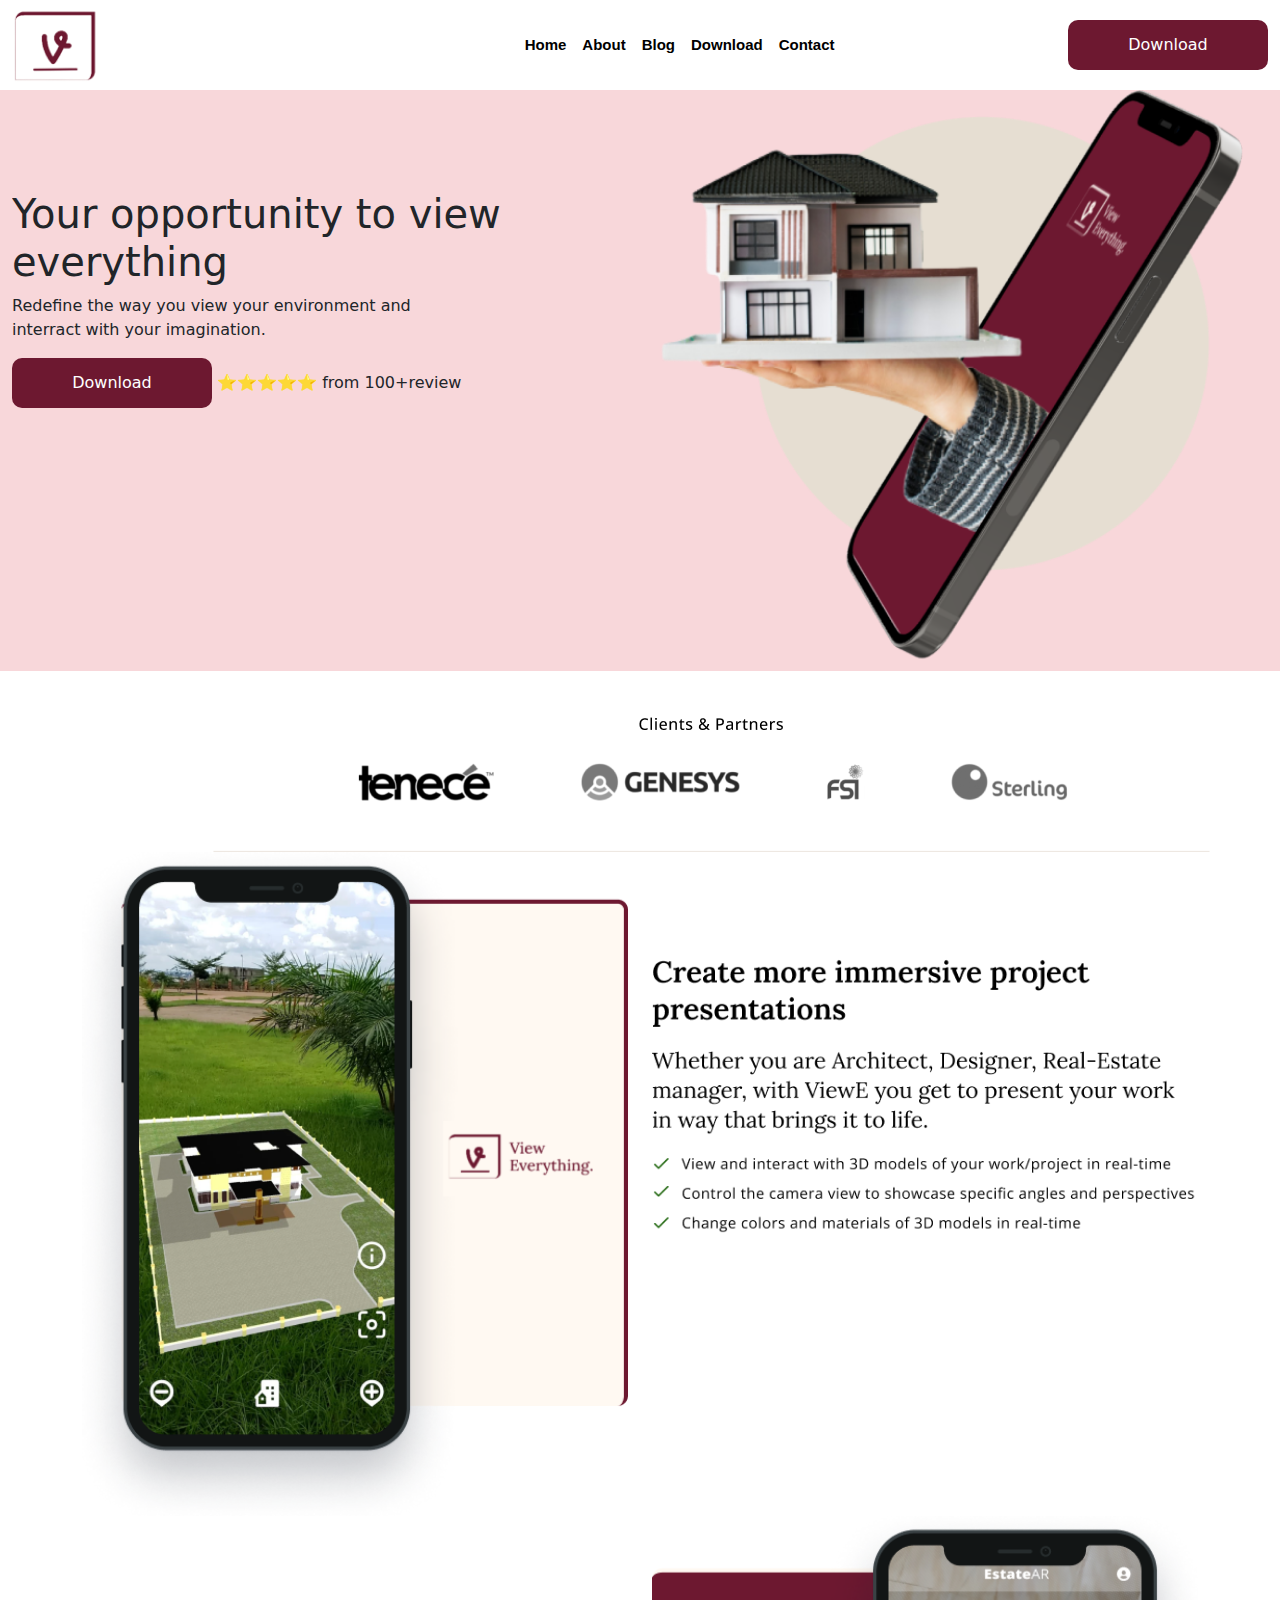
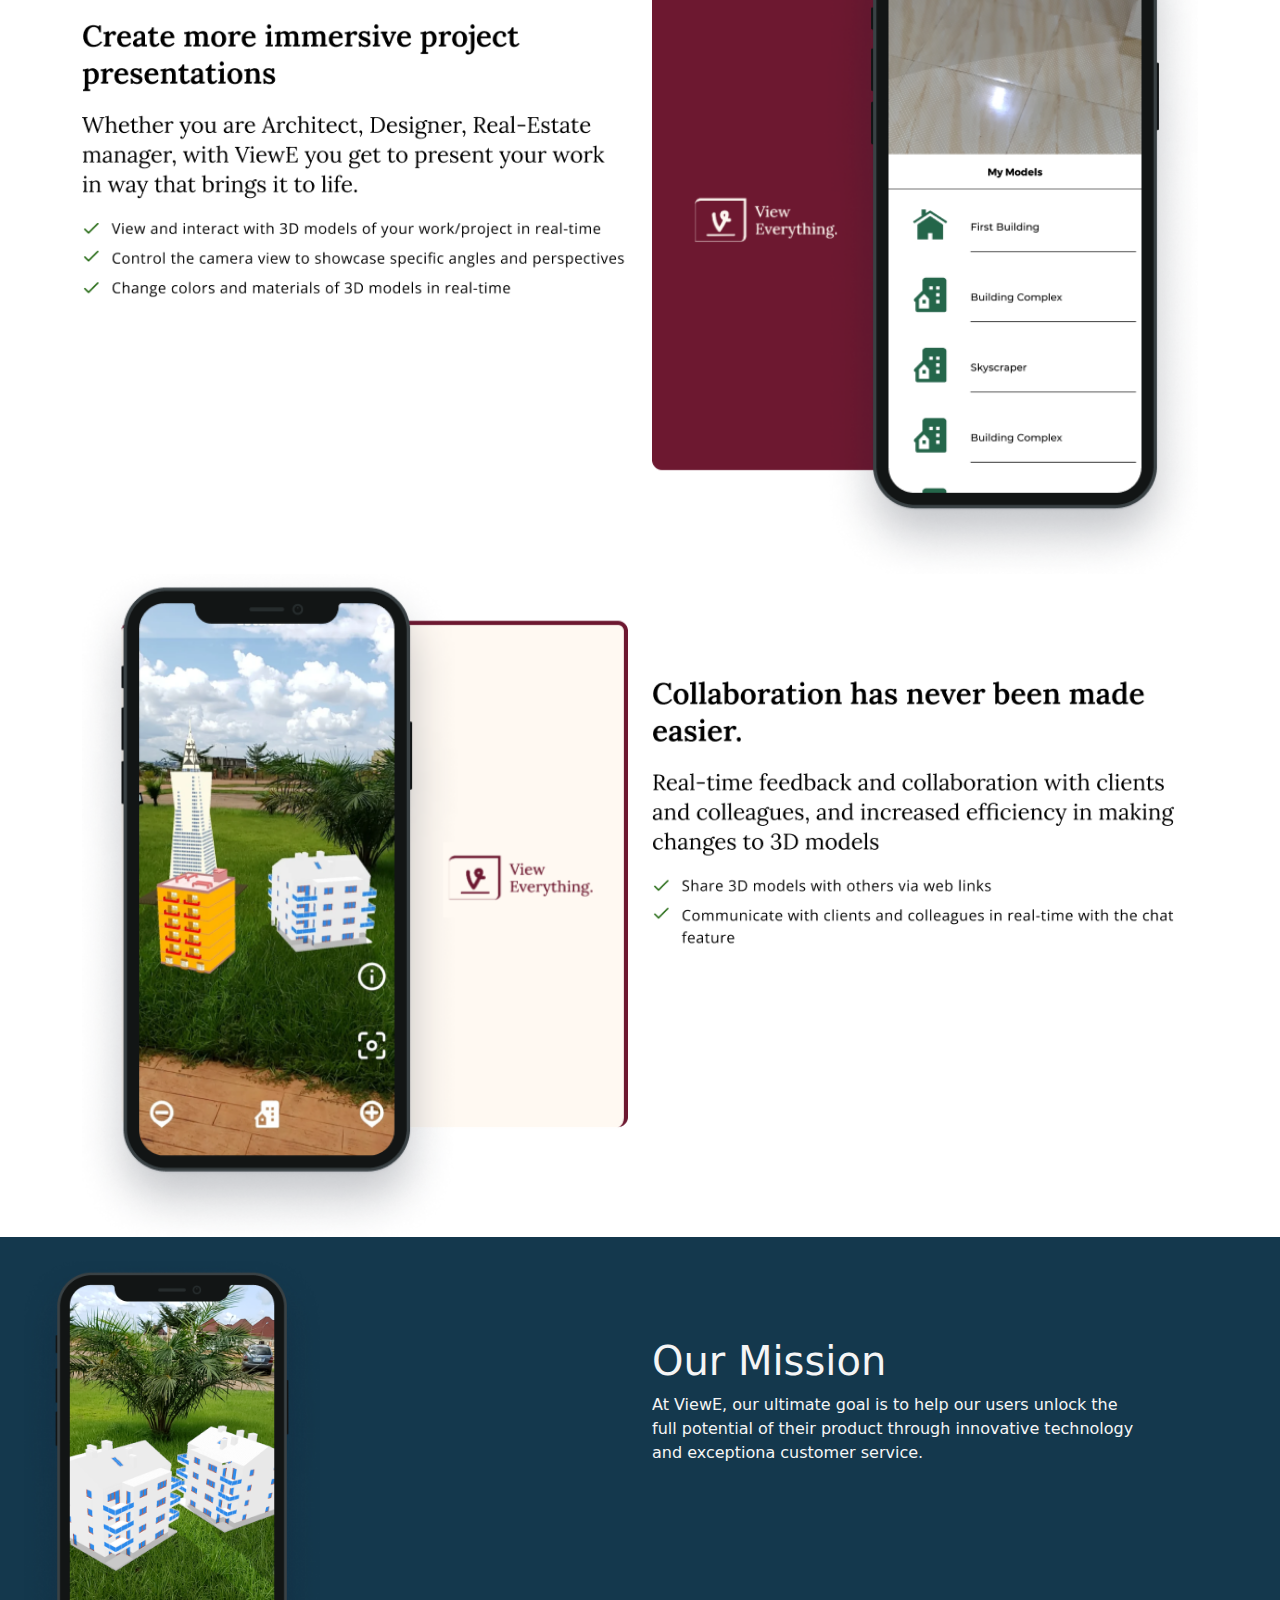
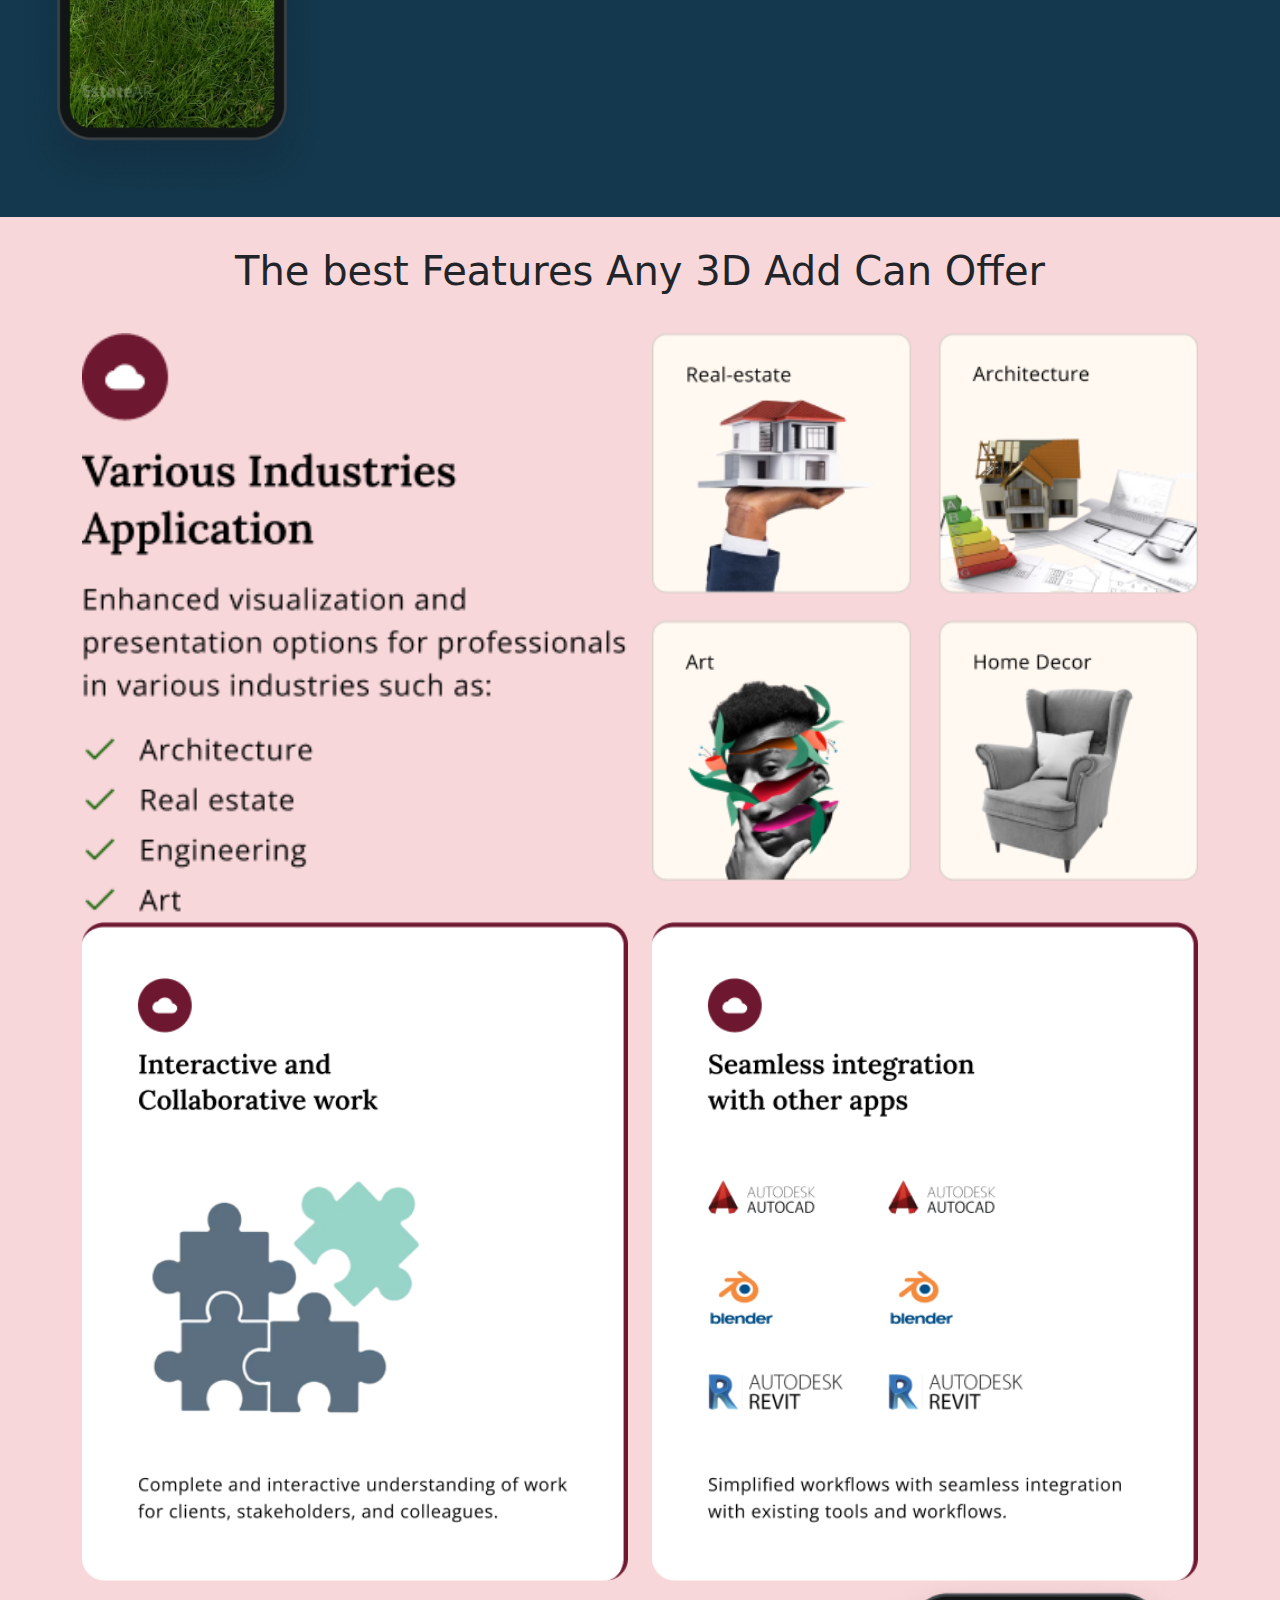
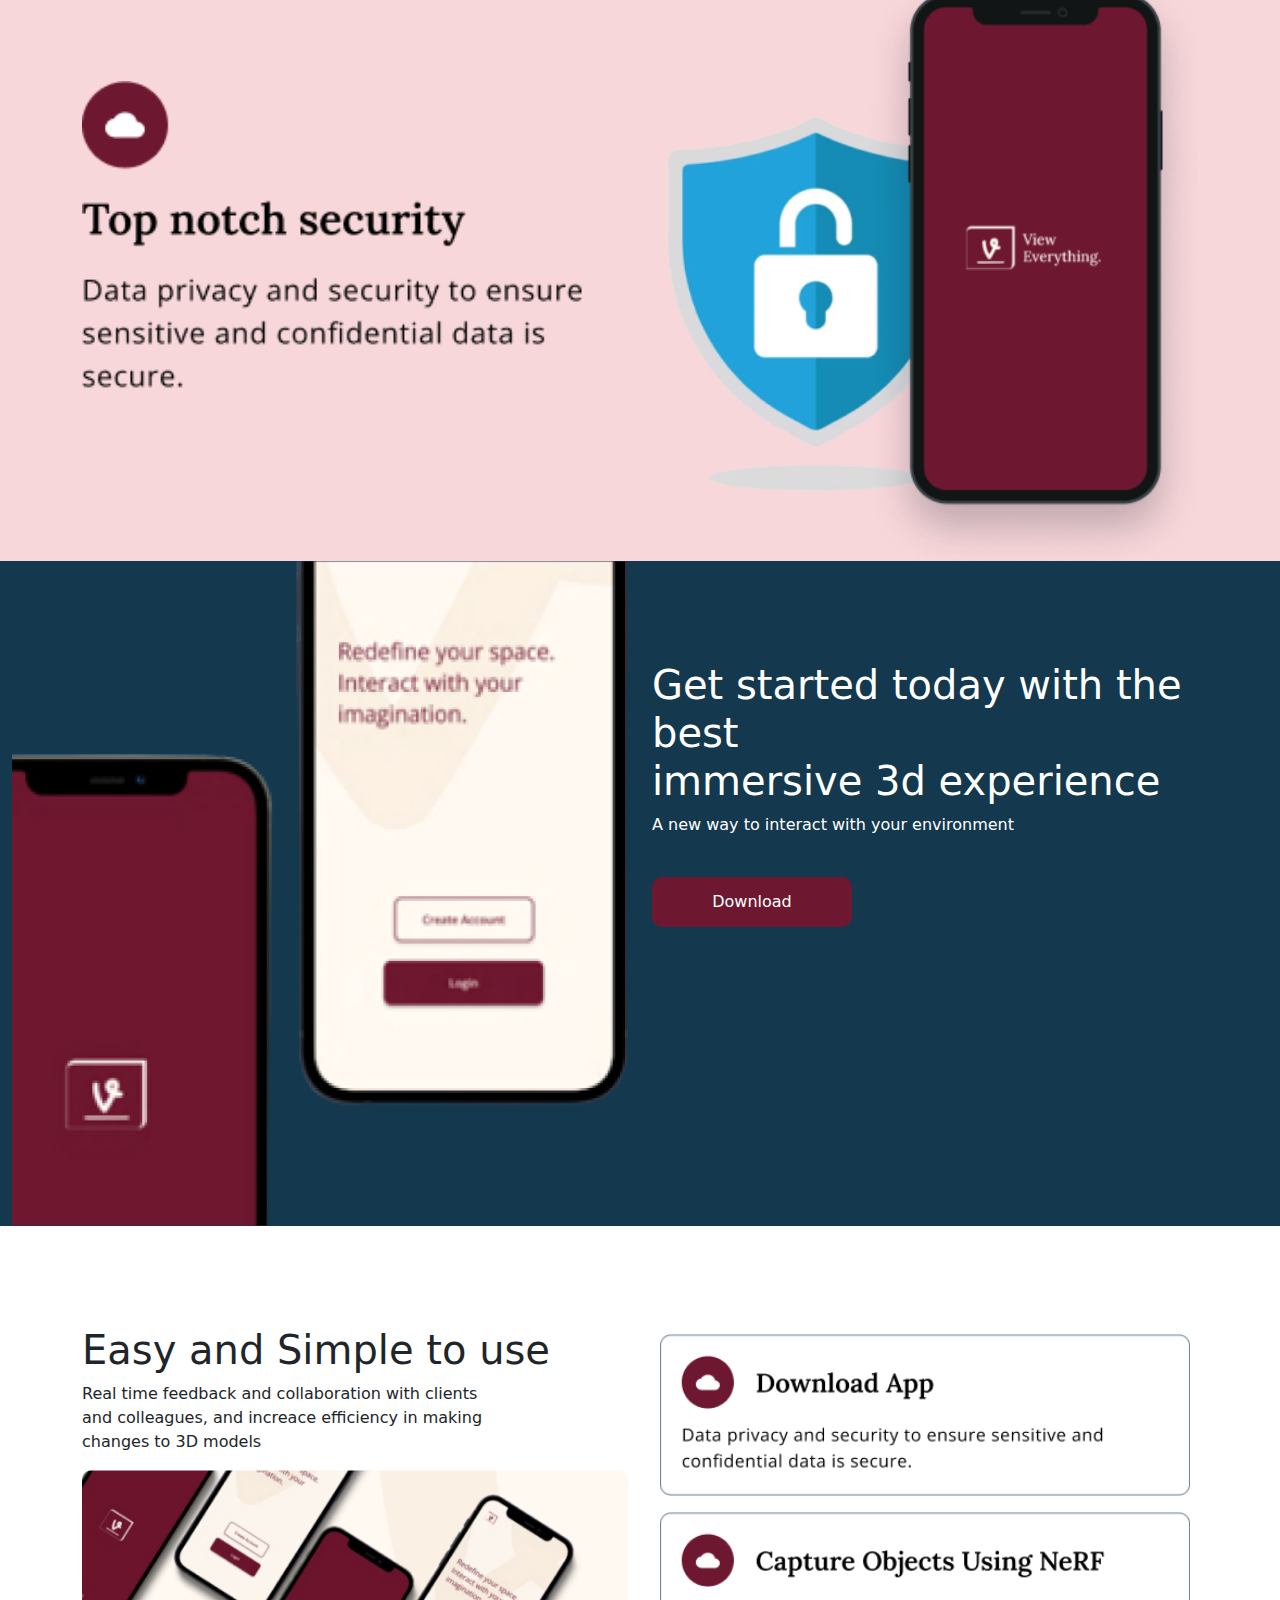
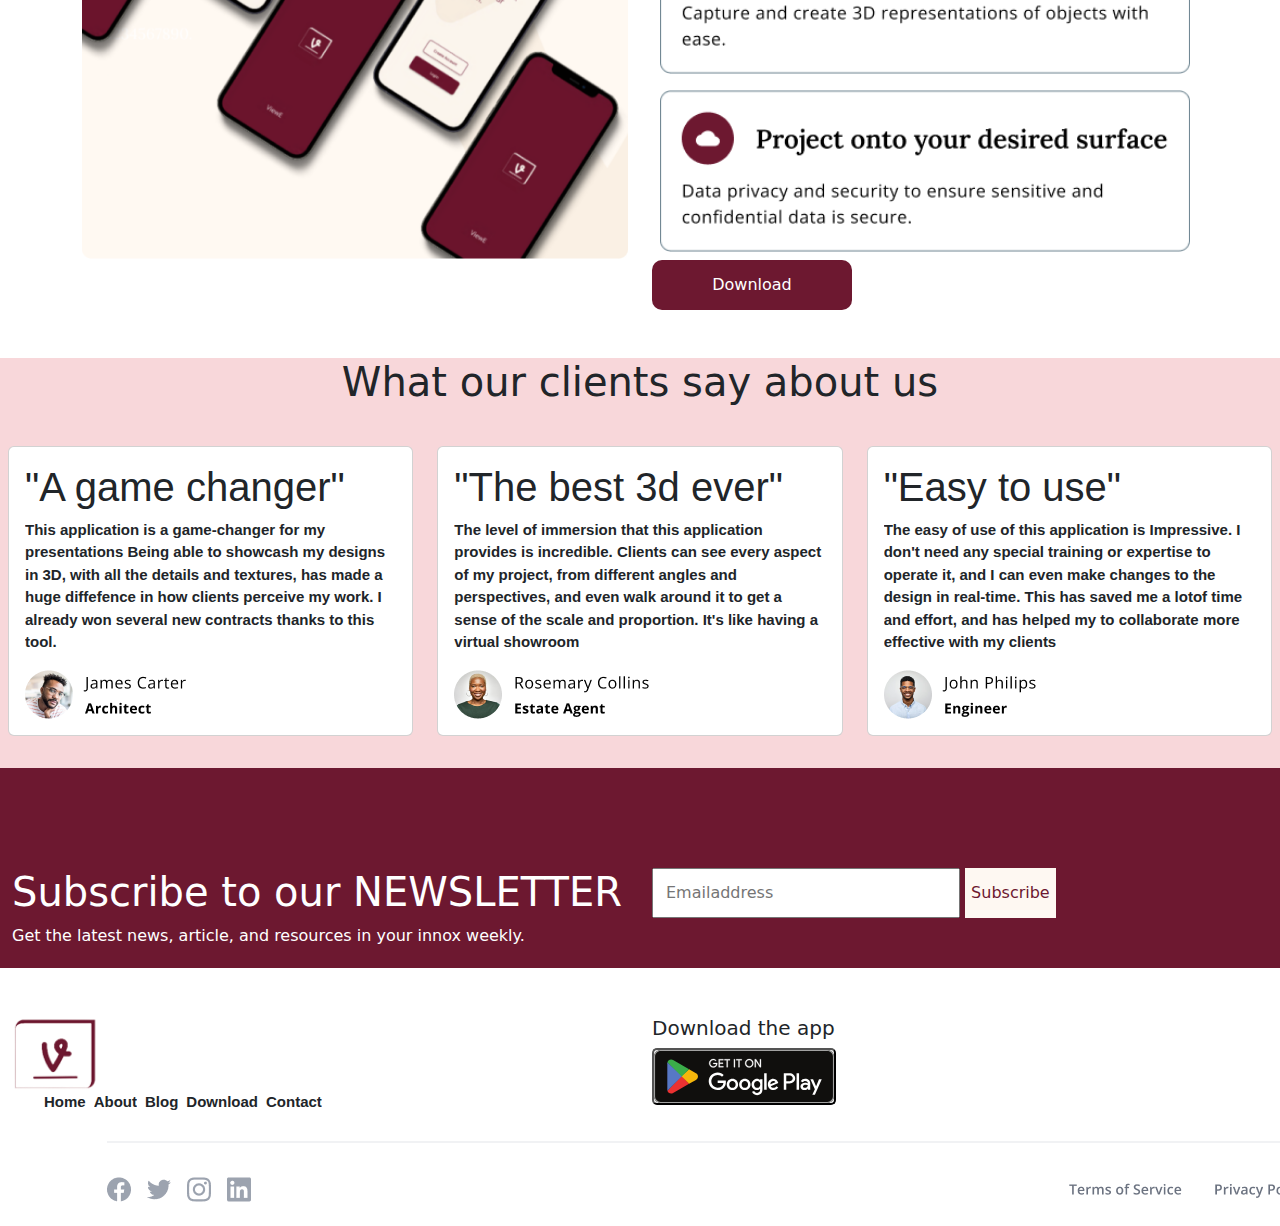
==== commit 684de8dd: "update" ====
--- a/index.html
+++ b/index.html
@@ -105,7 +105,7 @@
   <div class="container-fluid colorblue">
     <div class="row">
     <div class="col-lg-6 col-md-6 col-sm-12 p-4">
-      <img src="Image/ab3.png "class="w-25" alt="..." >
+      <img src="Image/ab3.png "class="w-50" alt="..." >
     </div>
     <div class="col-lg-6 col-md-6 col-sm-12 all">
       <h1>Our Mission</h1>
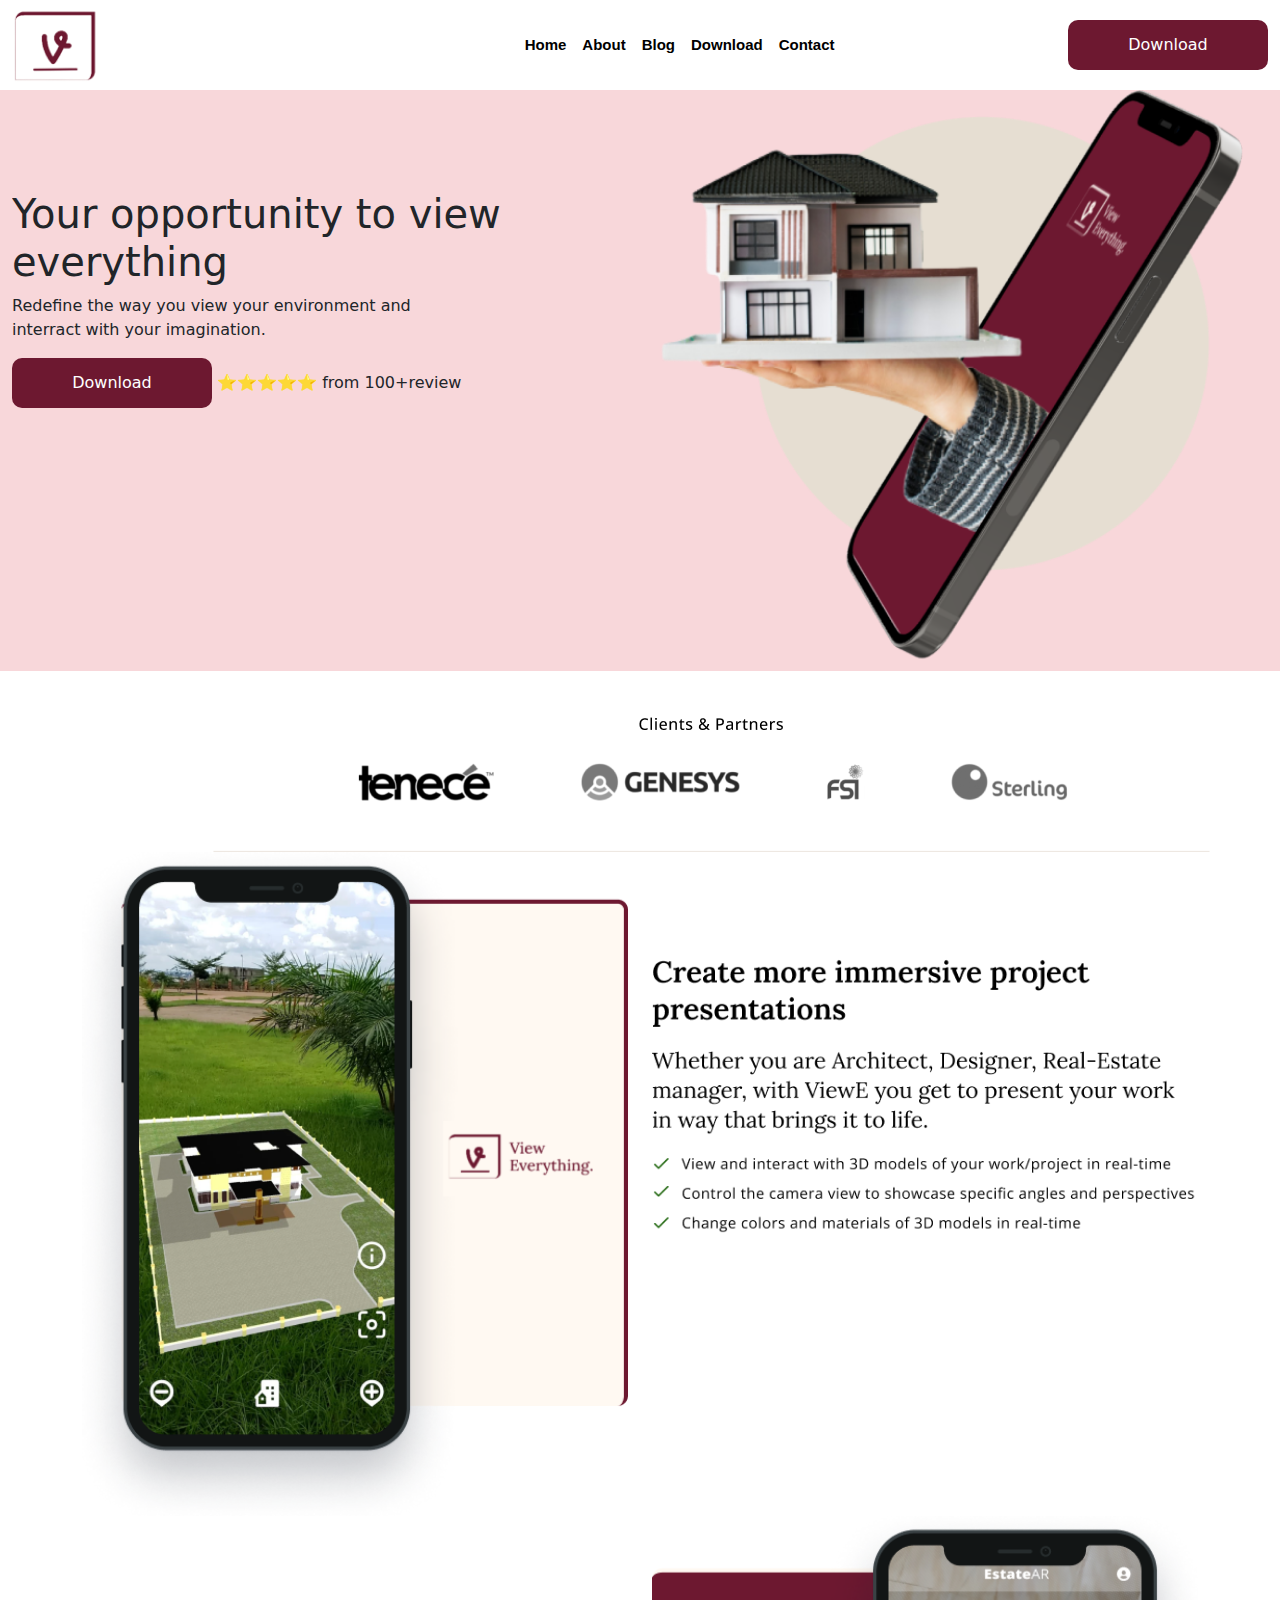
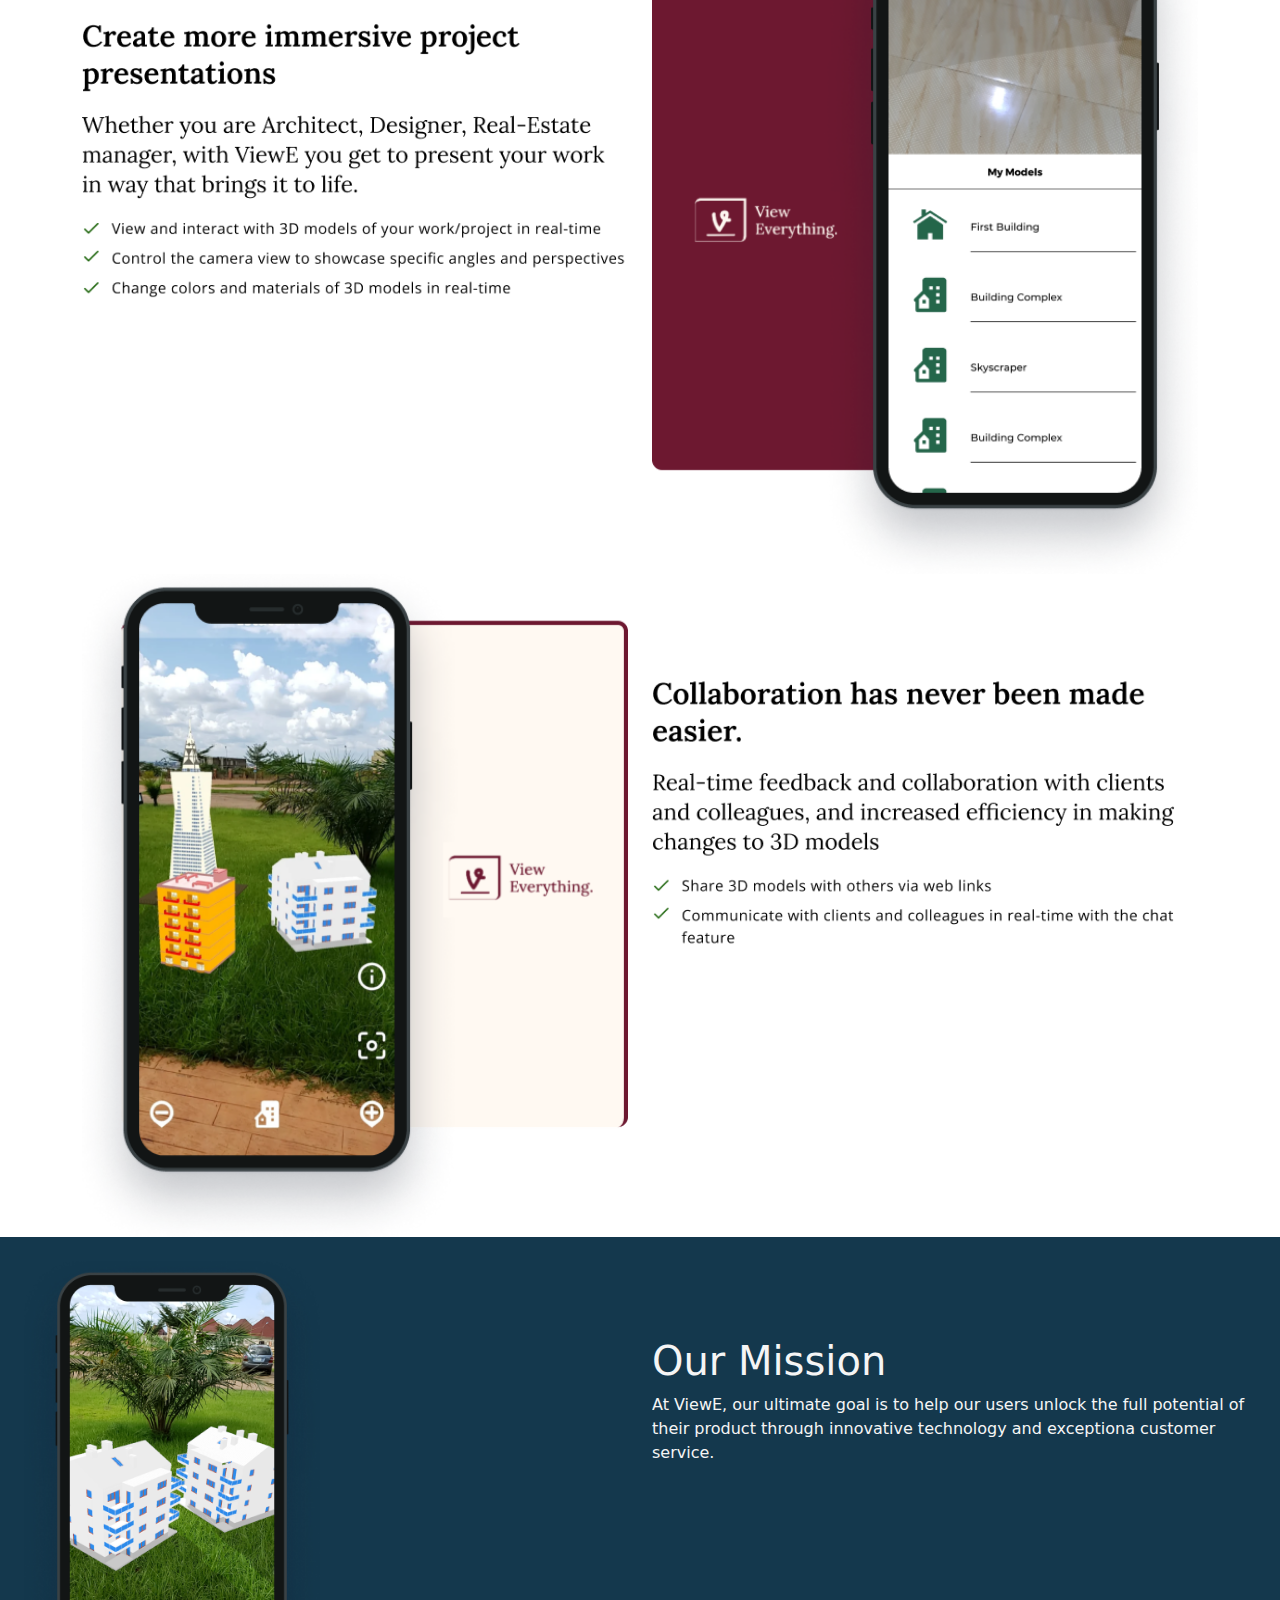
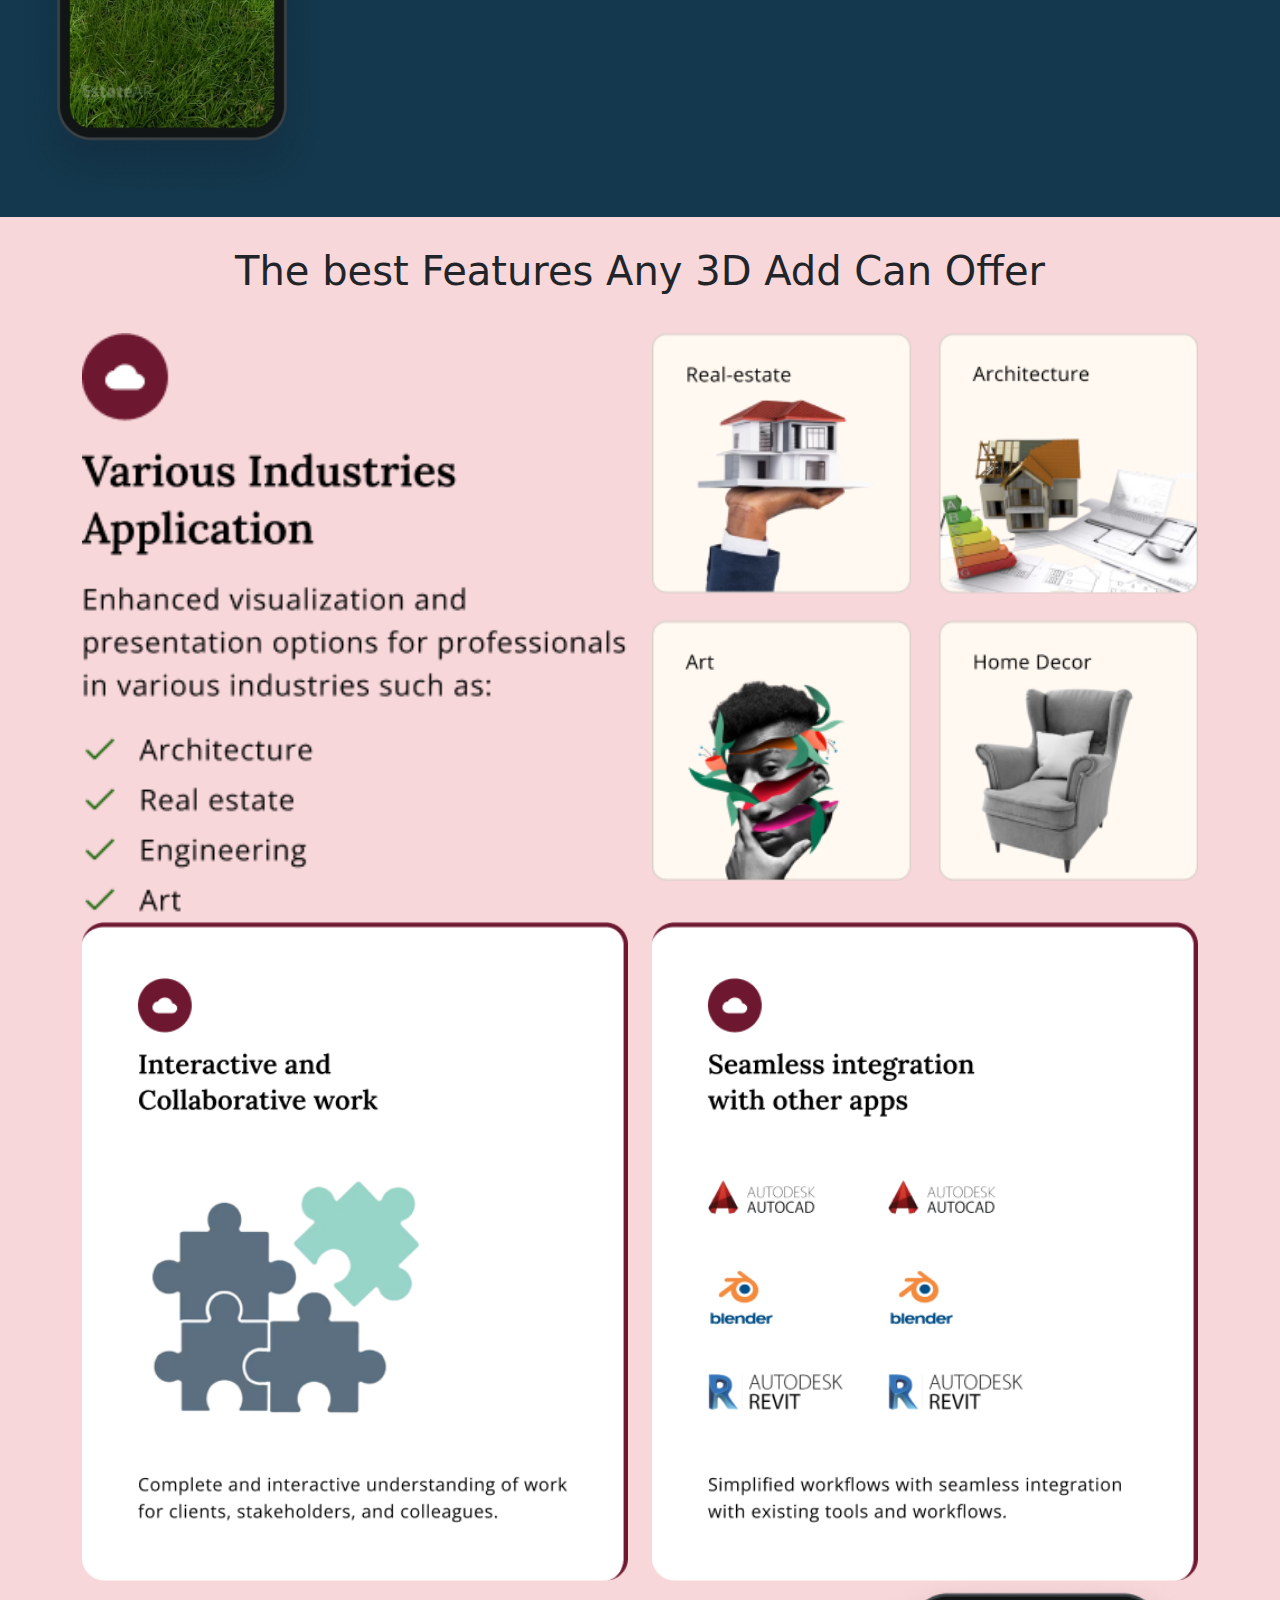
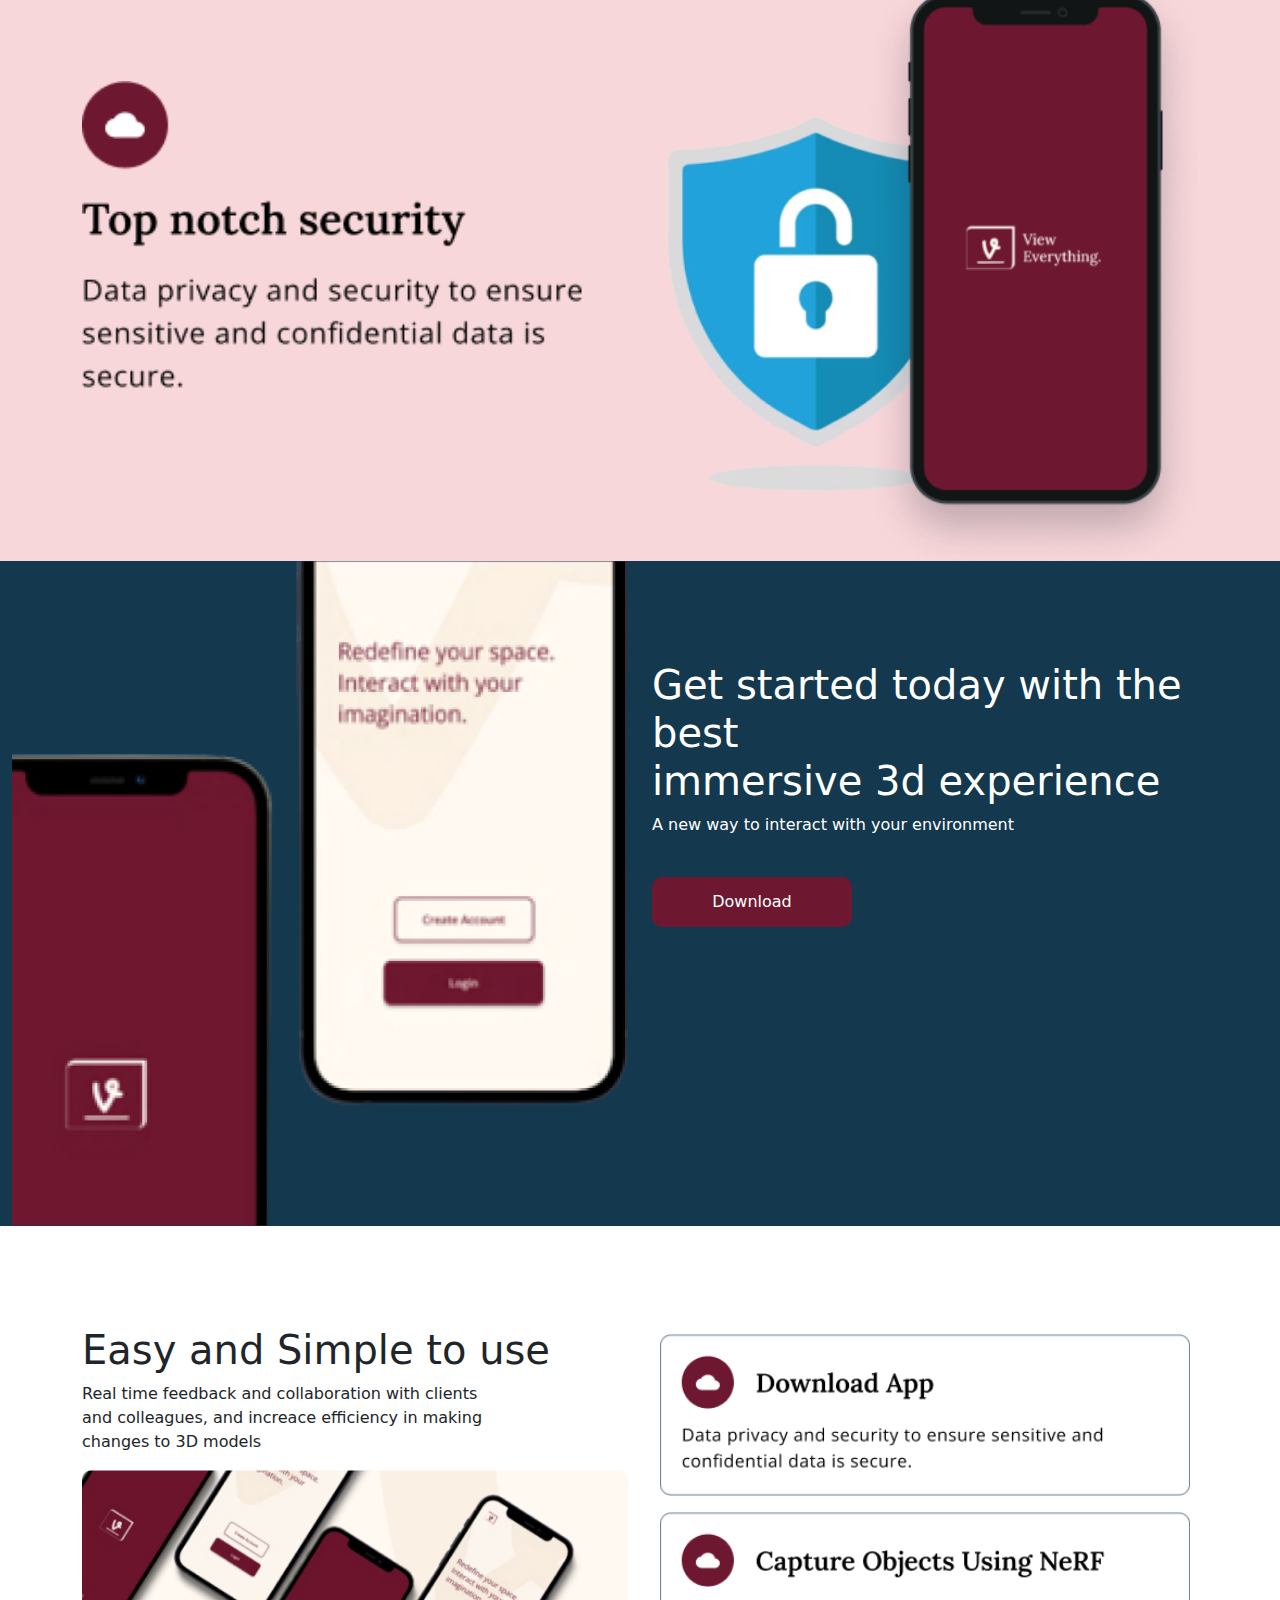
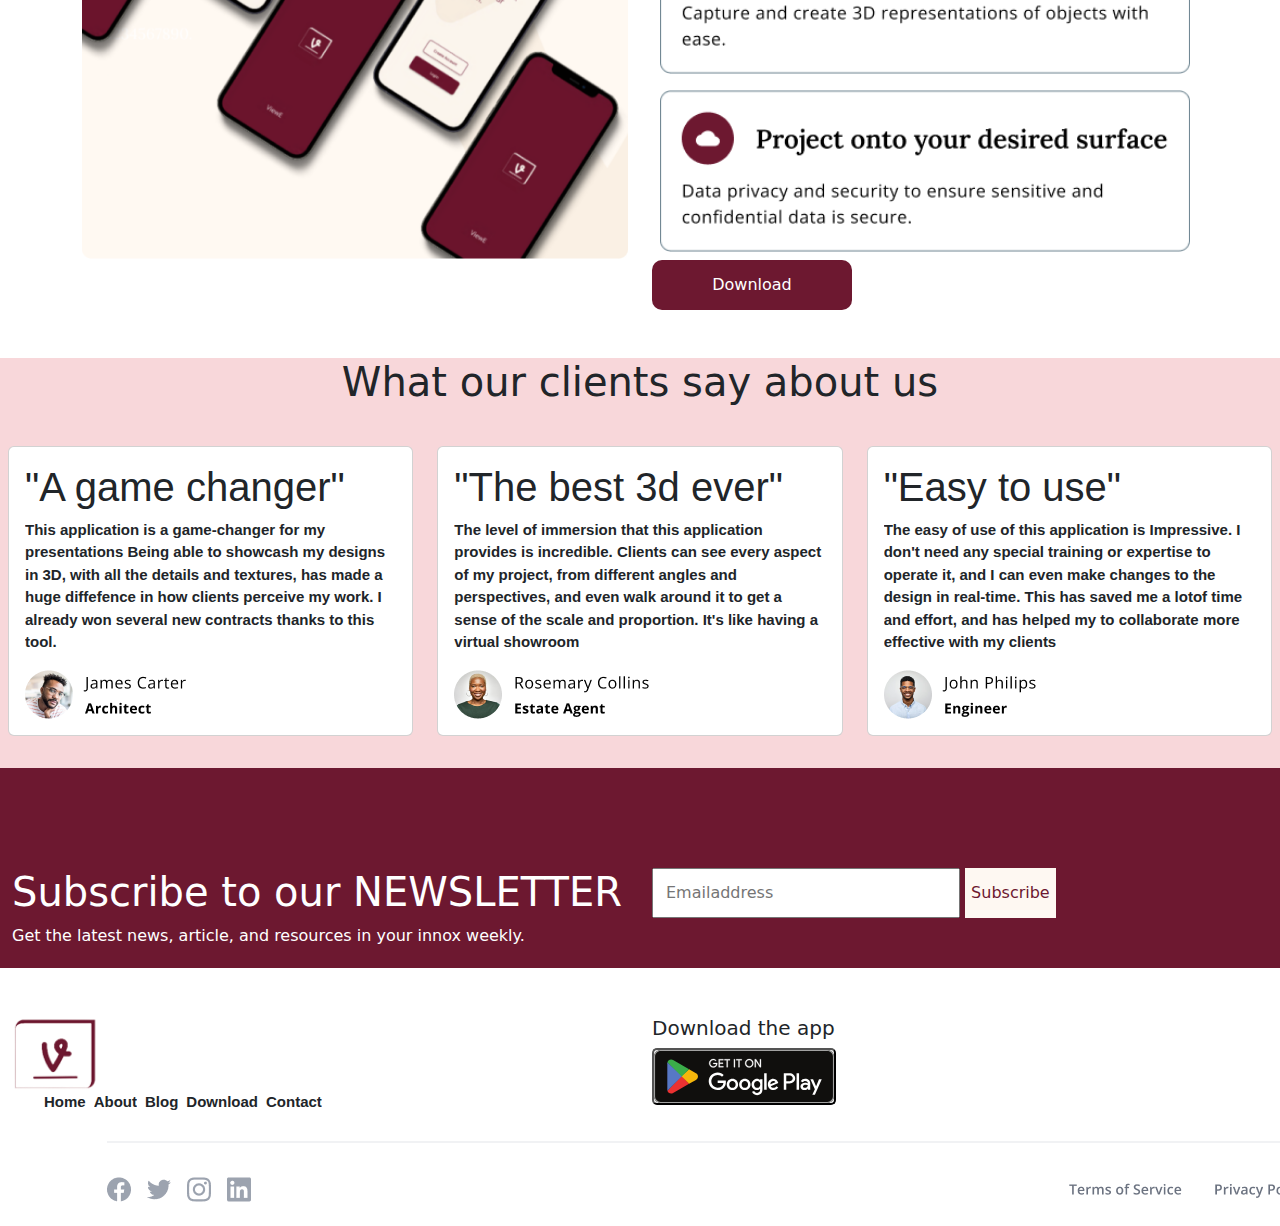
==== commit cdc170f5: "update" ====
--- a/index.html
+++ b/index.html
@@ -109,8 +109,8 @@
     </div>
     <div class="col-lg-6 col-md-6 col-sm-12 all">
       <h1>Our Mission</h1>
-      <p>At ViewE, our ultimate goal is to help our users unlock the <br>
-       full potential of their product through innovative technology <br>
+      <p>At ViewE, our ultimate goal is to help our users unlock the 
+       full potential of their product through innovative technology 
        and exceptiona customer service.
       </p>
     </div>
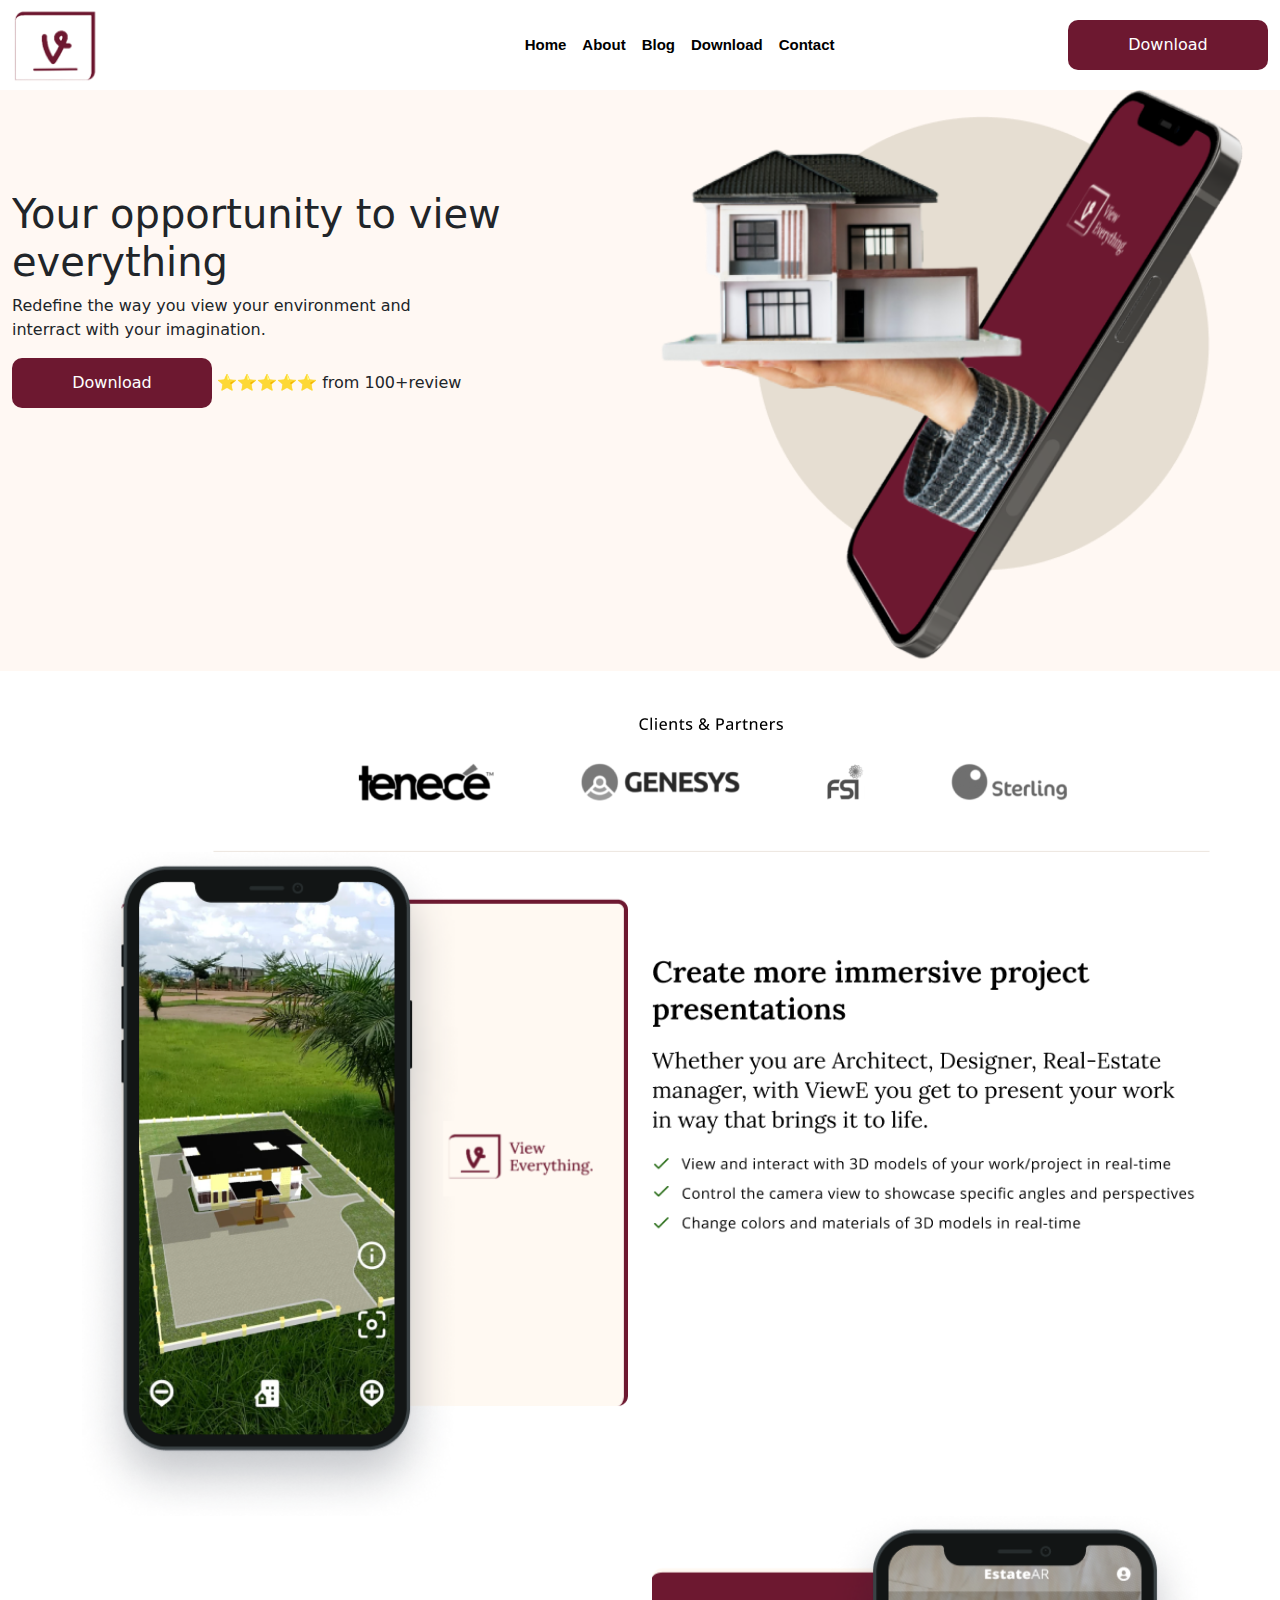
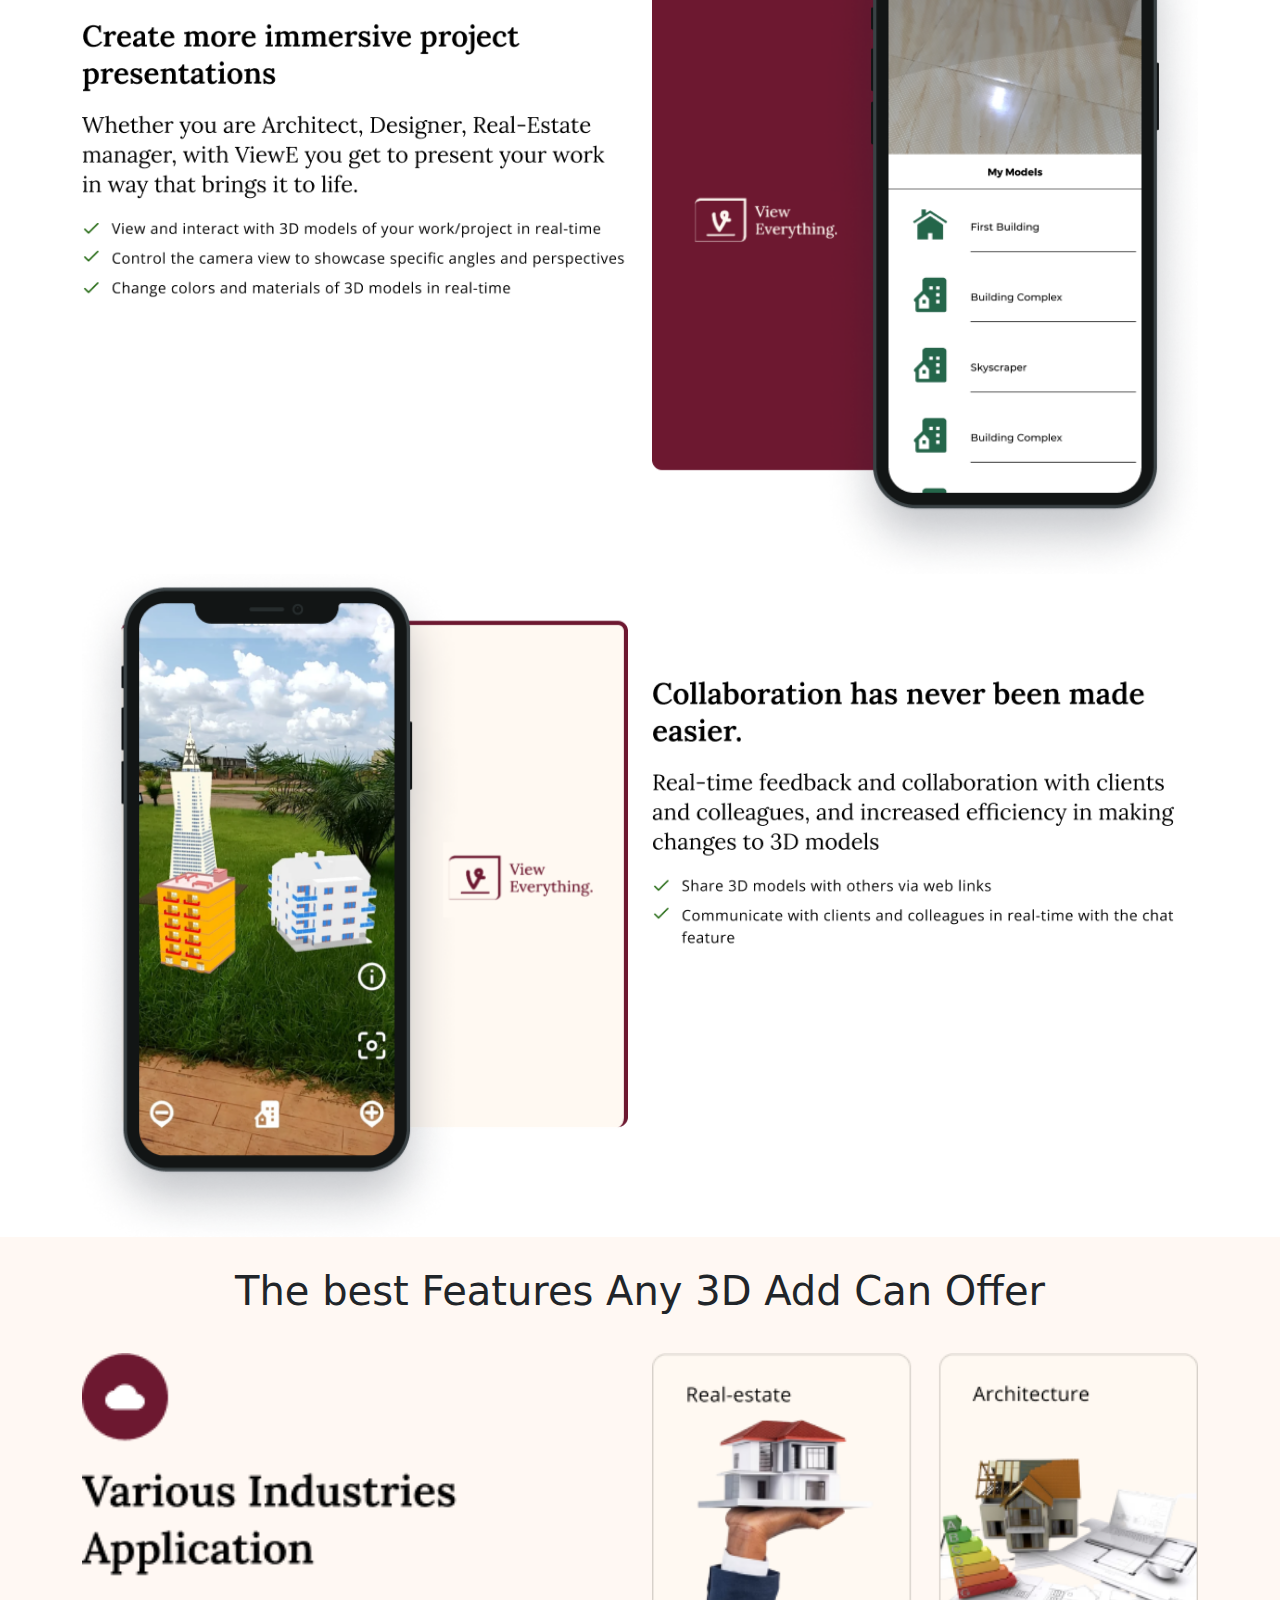
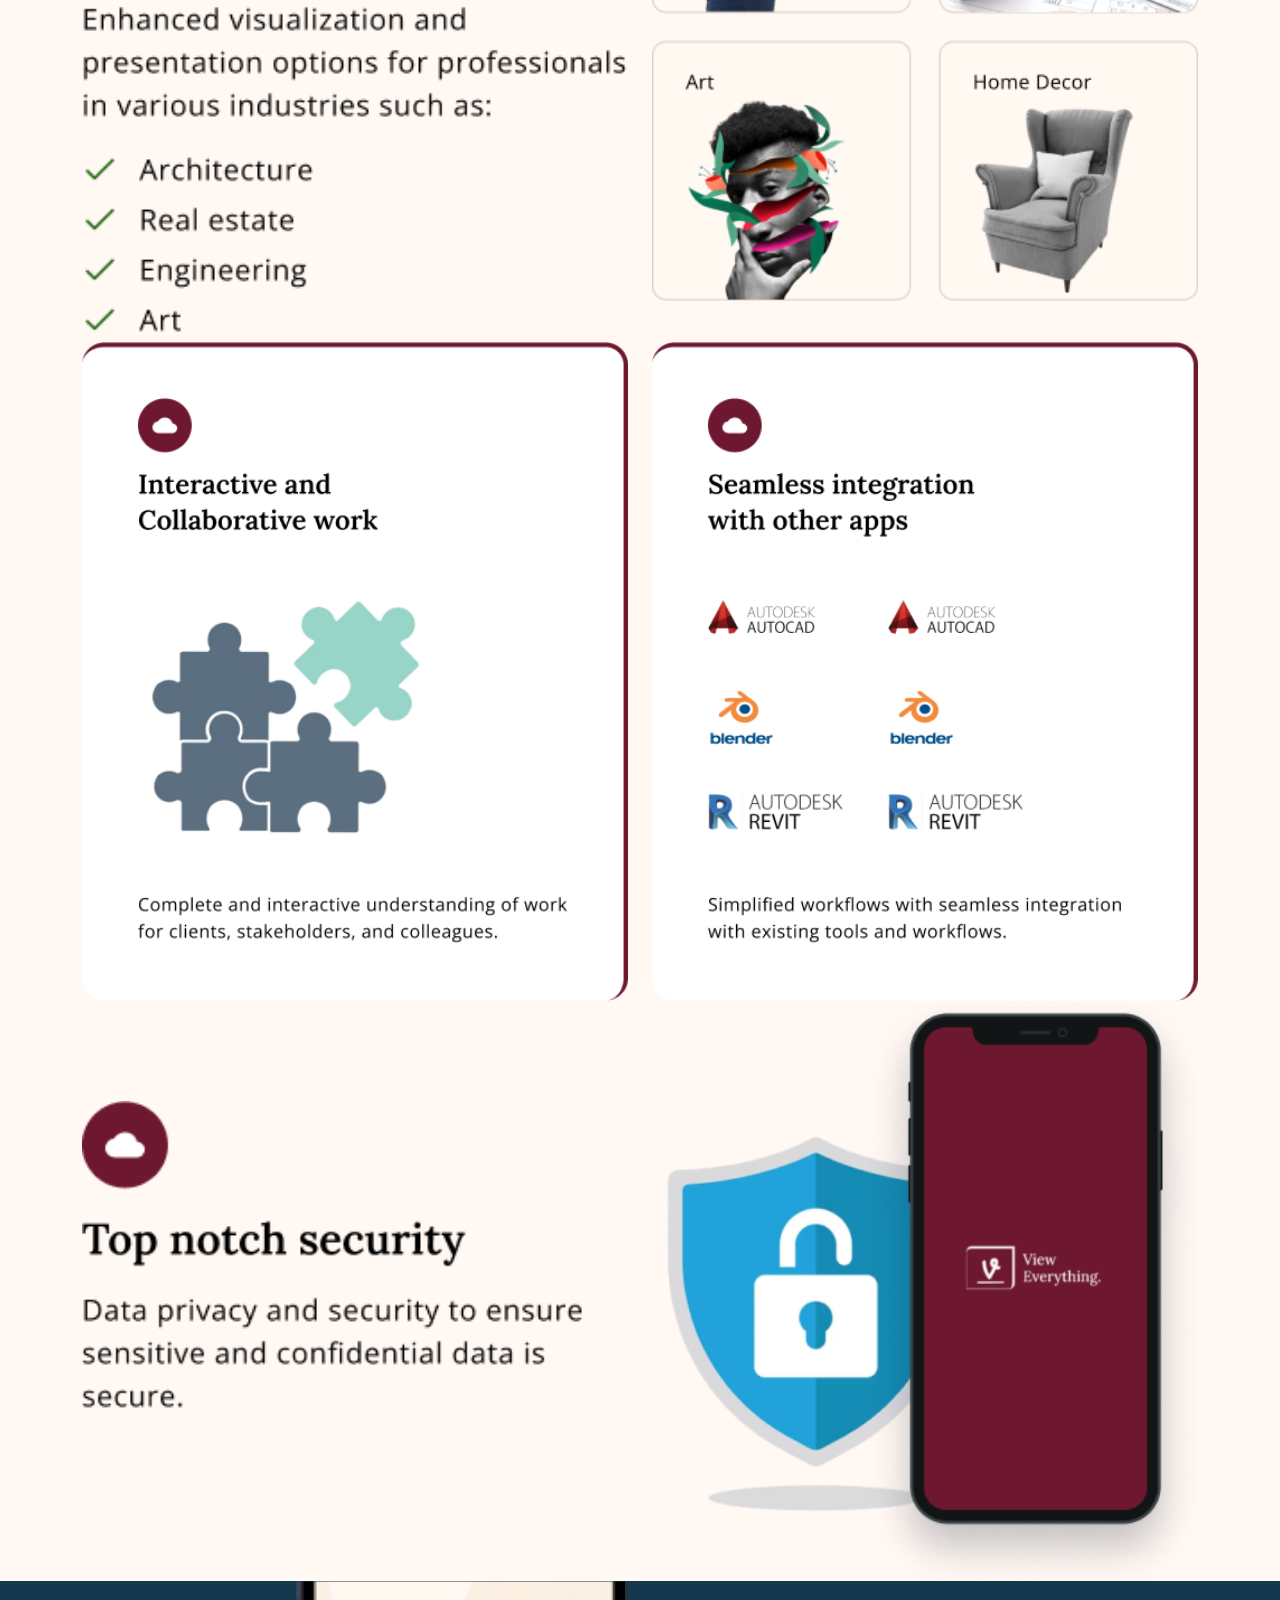
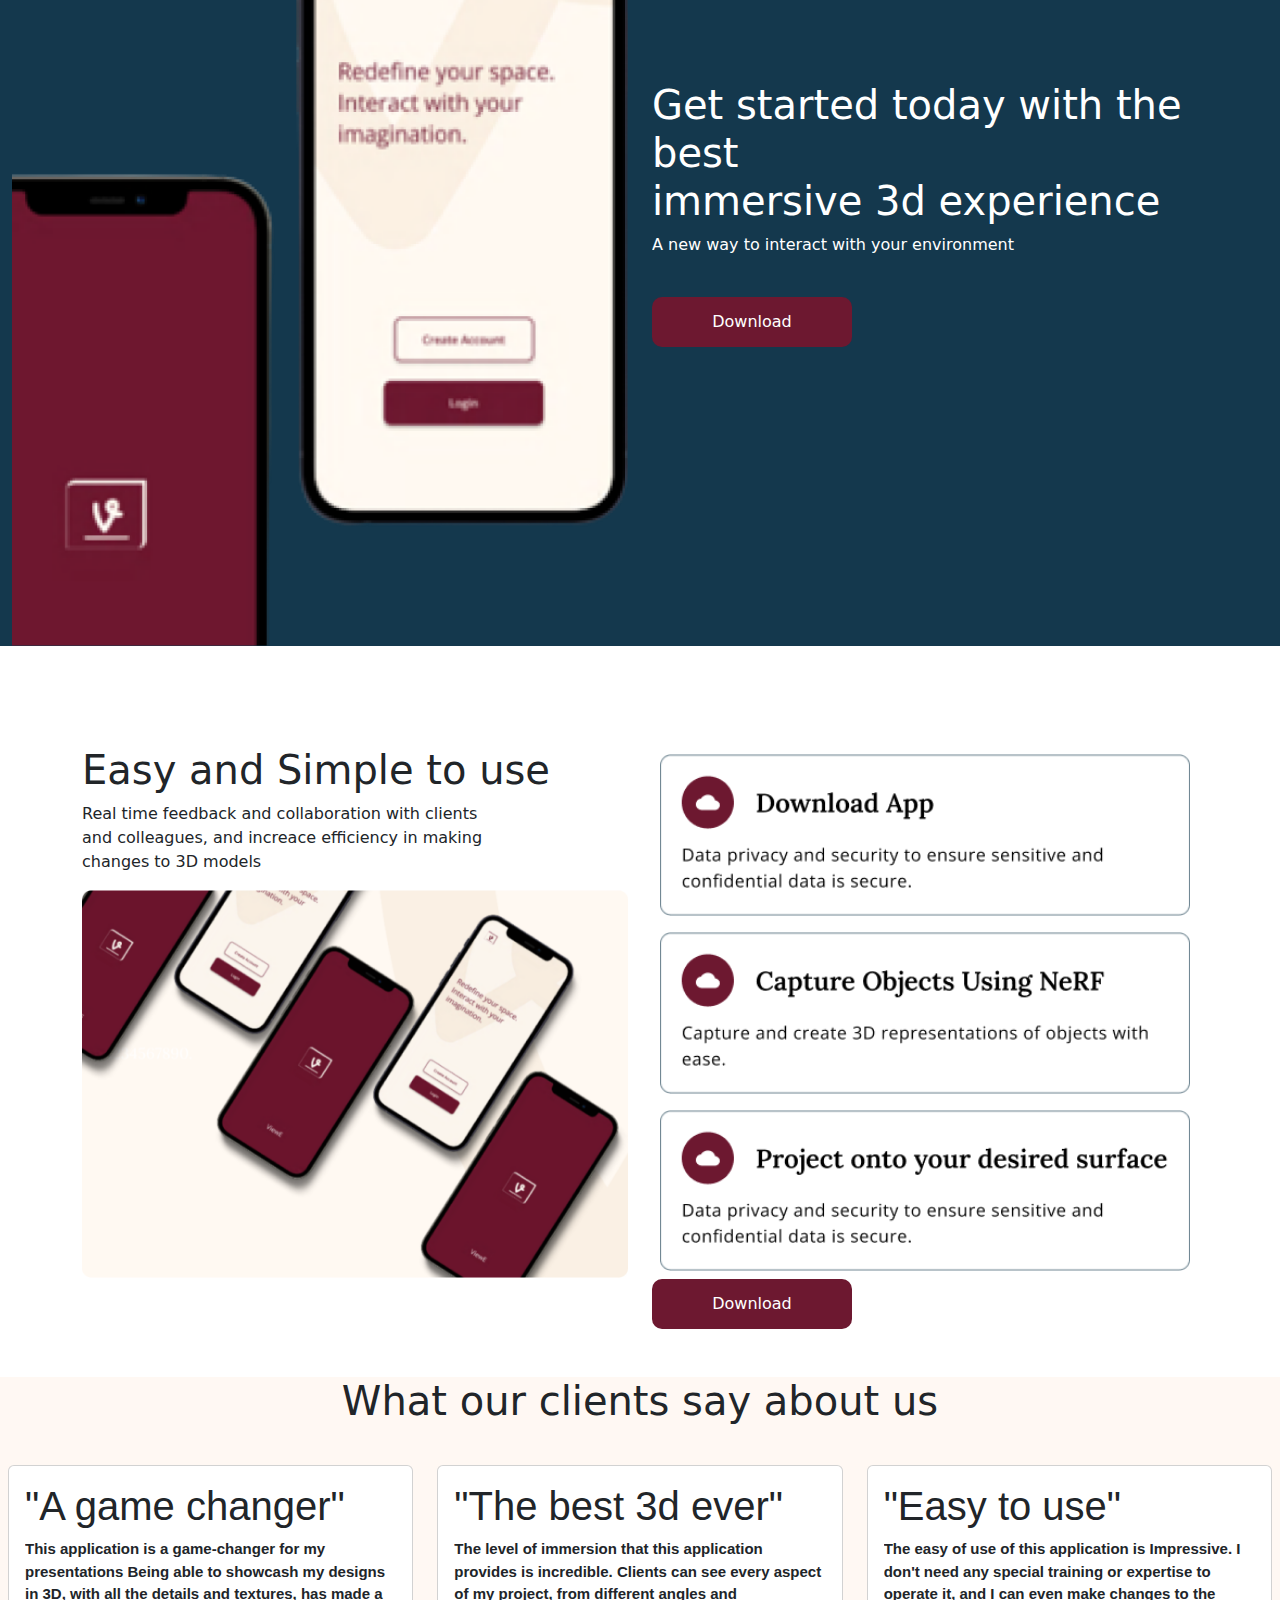
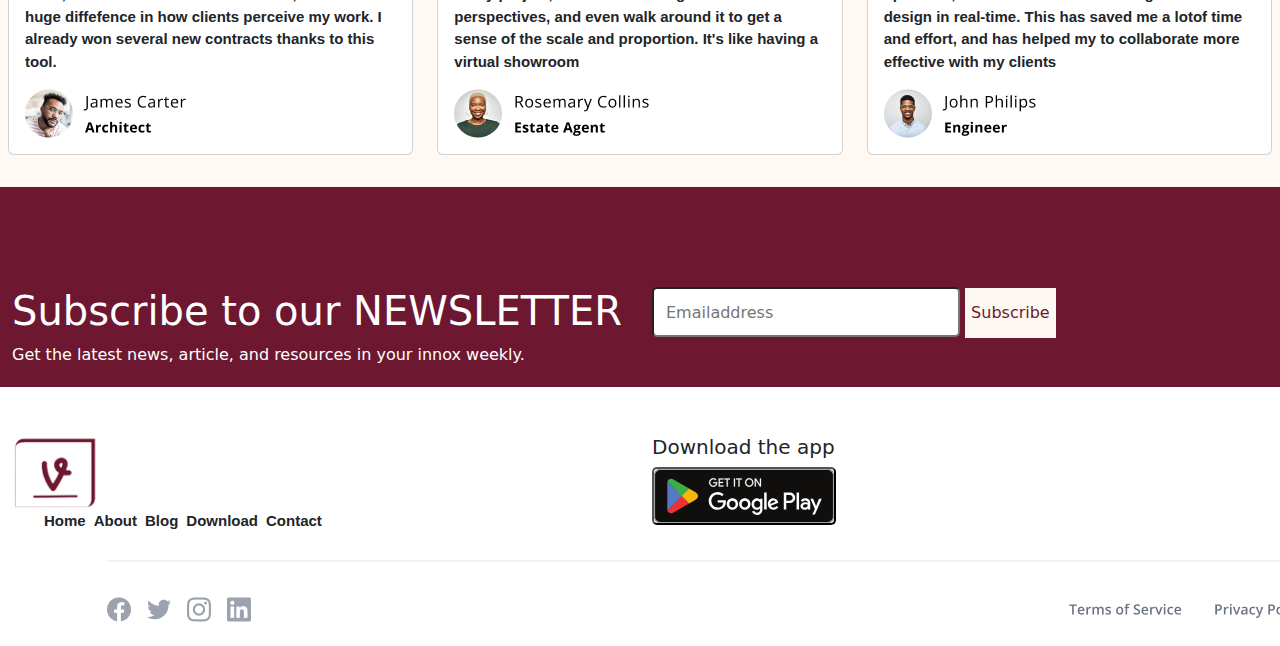
==== commit 3bec483b: "update" ====
--- a/index.html
+++ b/index.html
@@ -41,7 +41,7 @@
         </div>
       </nav>
       
-      <section class="bg-danger-subtle">
+      <section class="color">
         <div class="container-fluid">
 <div class="row">
   <div class="col-lg-6 col-md-6 col-sm-12 all">
@@ -101,22 +101,7 @@
     </div>
     </div>
 
-<section class="bg-danger-subtle">
-  <div class="container-fluid colorblue">
-    <div class="row">
-    <div class="col-lg-6 col-md-6 col-sm-12 p-4">
-      <img src="Image/ab3.png "class="w-50" alt="..." >
-    </div>
-    <div class="col-lg-6 col-md-6 col-sm-12 all">
-      <h1>Our Mission</h1>
-      <p>At ViewE, our ultimate goal is to help our users unlock the 
-       full potential of their product through innovative technology 
-       and exceptiona customer service.
-      </p>
-    </div>
-    </div>
-    </div>
-  </div>
+<section class="color">
 
 <h1 class="text-center padd">The best Features Any 3D Add Can Offer</h1>
 
@@ -194,7 +179,7 @@
       </div>
 
 <br><br>
-<section class="bg-danger-subtle">
+<section class="color">
 <h1 class="text-center">What our clients say about us </h1><br>
 <div class="p-2">
               <div class="row row-cols-1 row-cols-md-3 g-4">
--- a/project.css
+++ b/project.css
@@ -59,5 +59,19 @@
    border-radius: 10px;
    border: none;
   }
-  
+ .cen{
+  padding: 10px;
+ }
+ .input{
+  height: 50px;
+  border-radius: 5px;
+ }
+ .input2{
+  height: 200px;
+  border-radius: 5px;
+ }
+ .color{
+  background-color: #fff8f3;
+ }
 
+
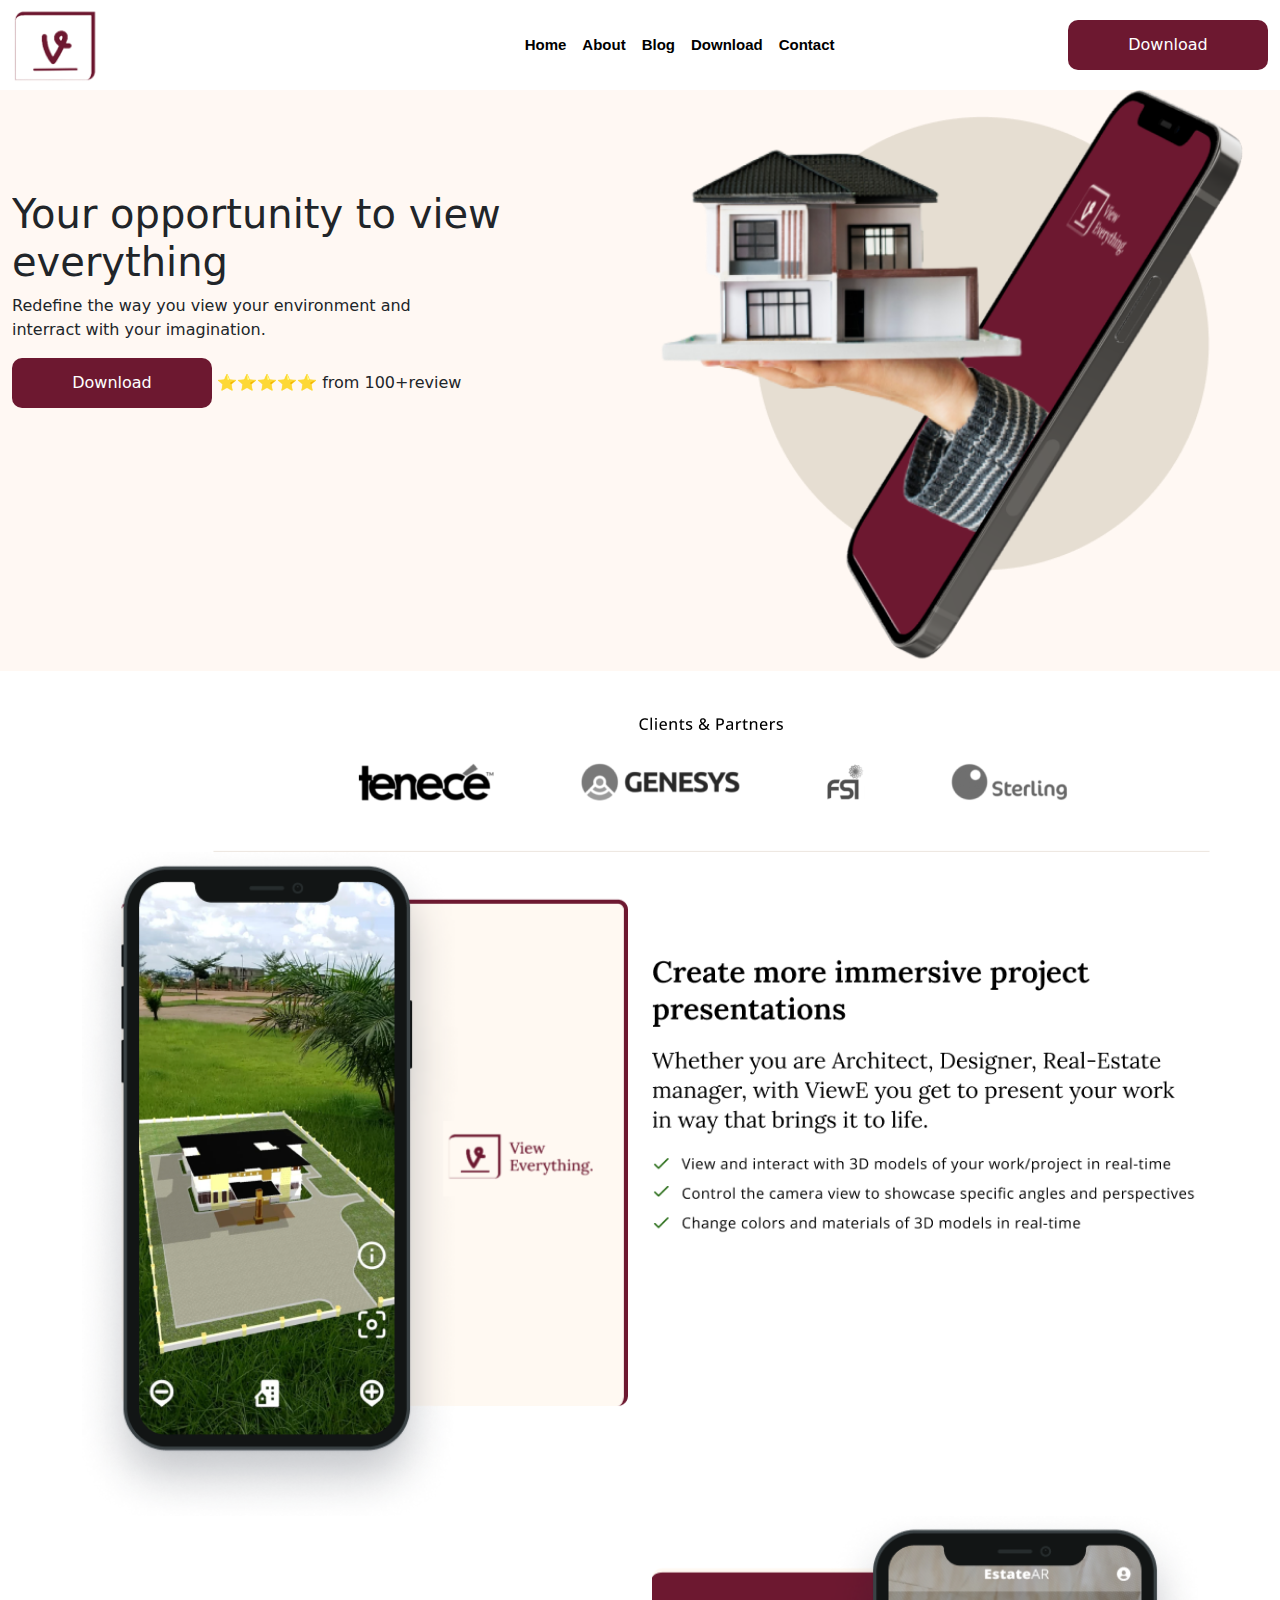
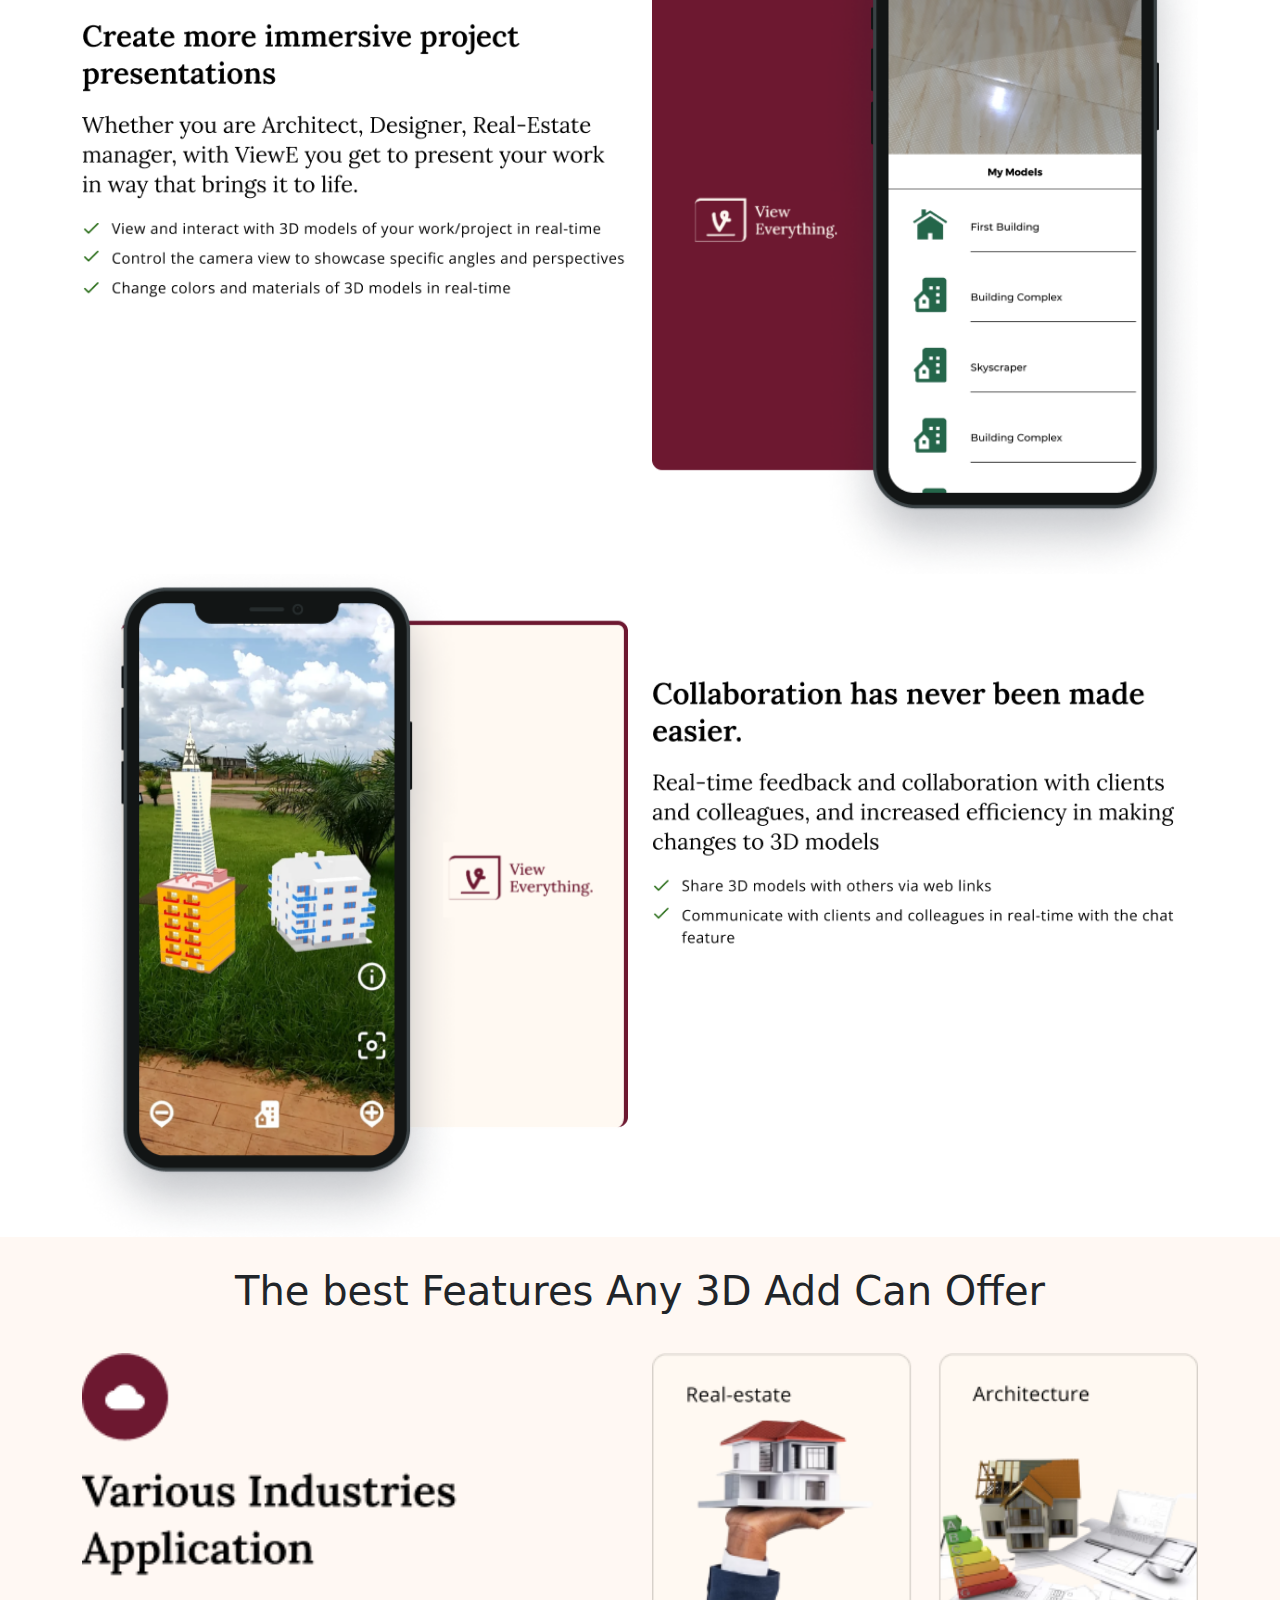
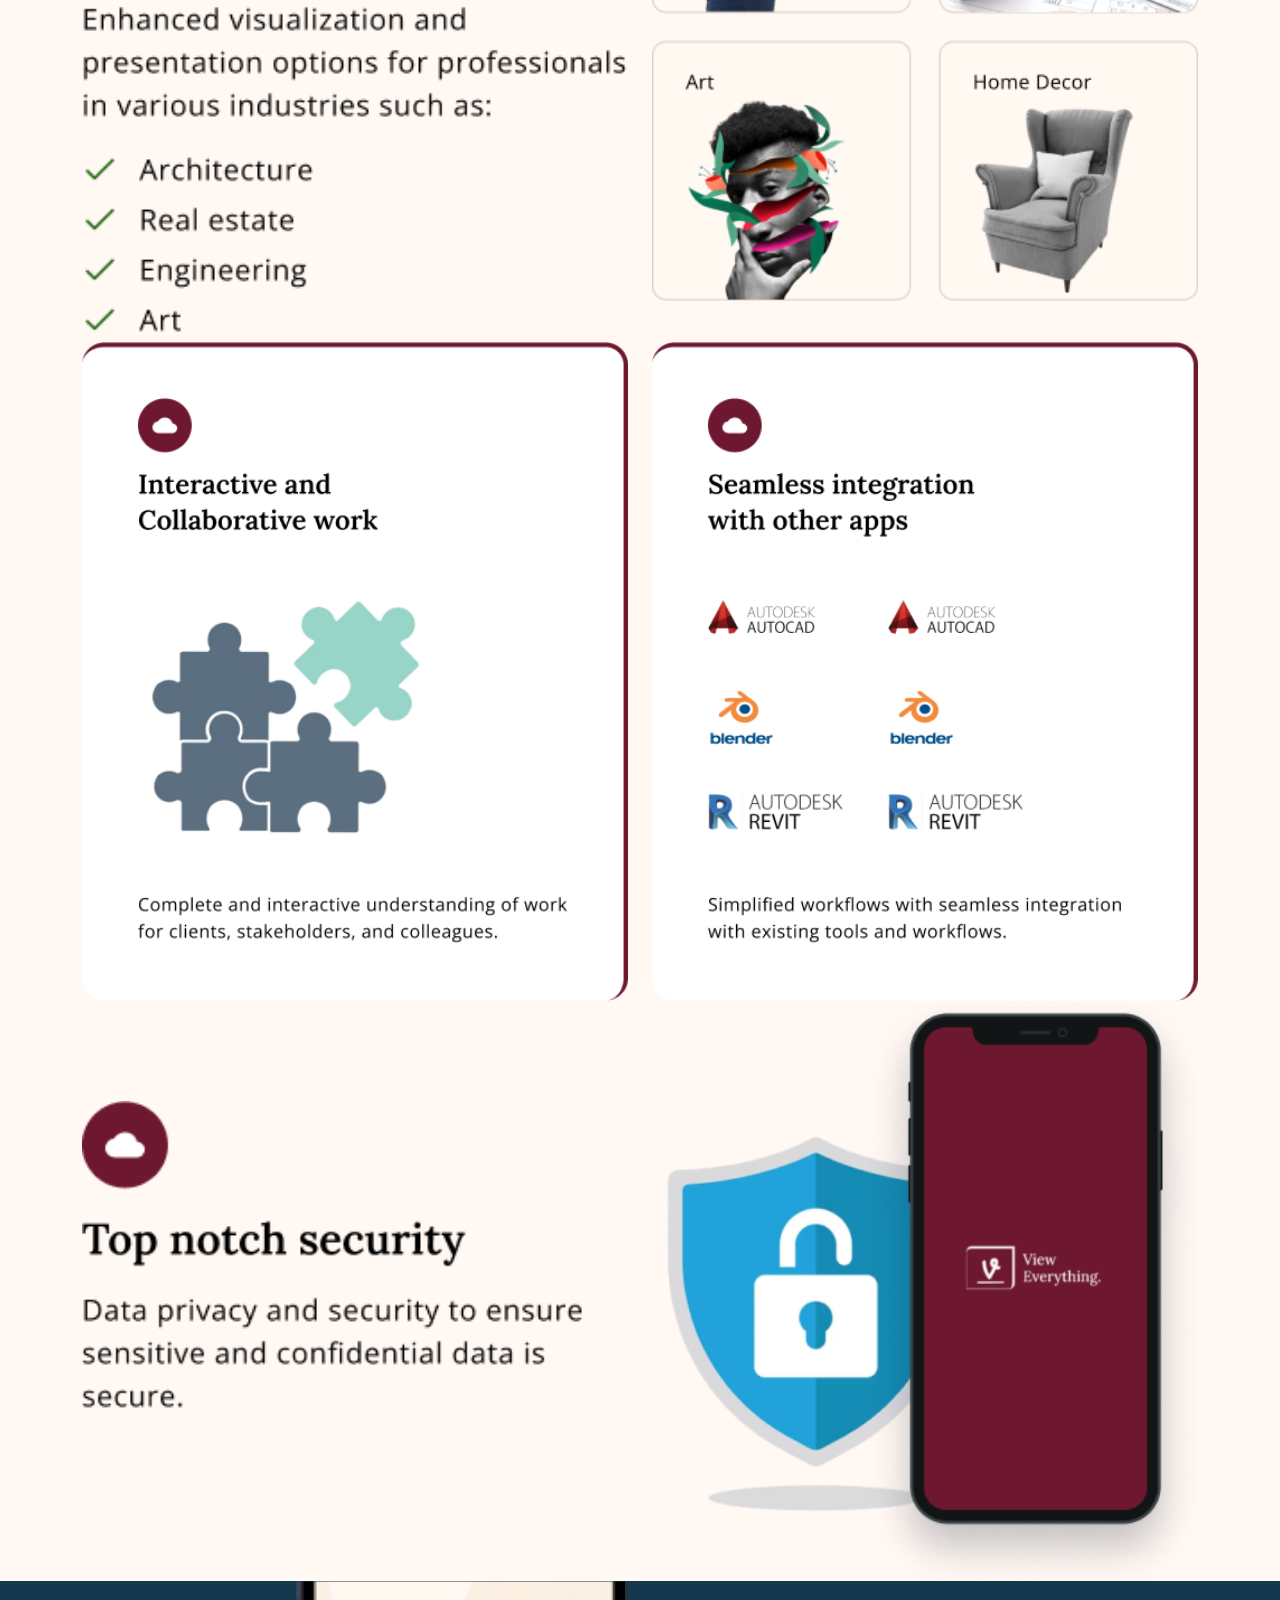
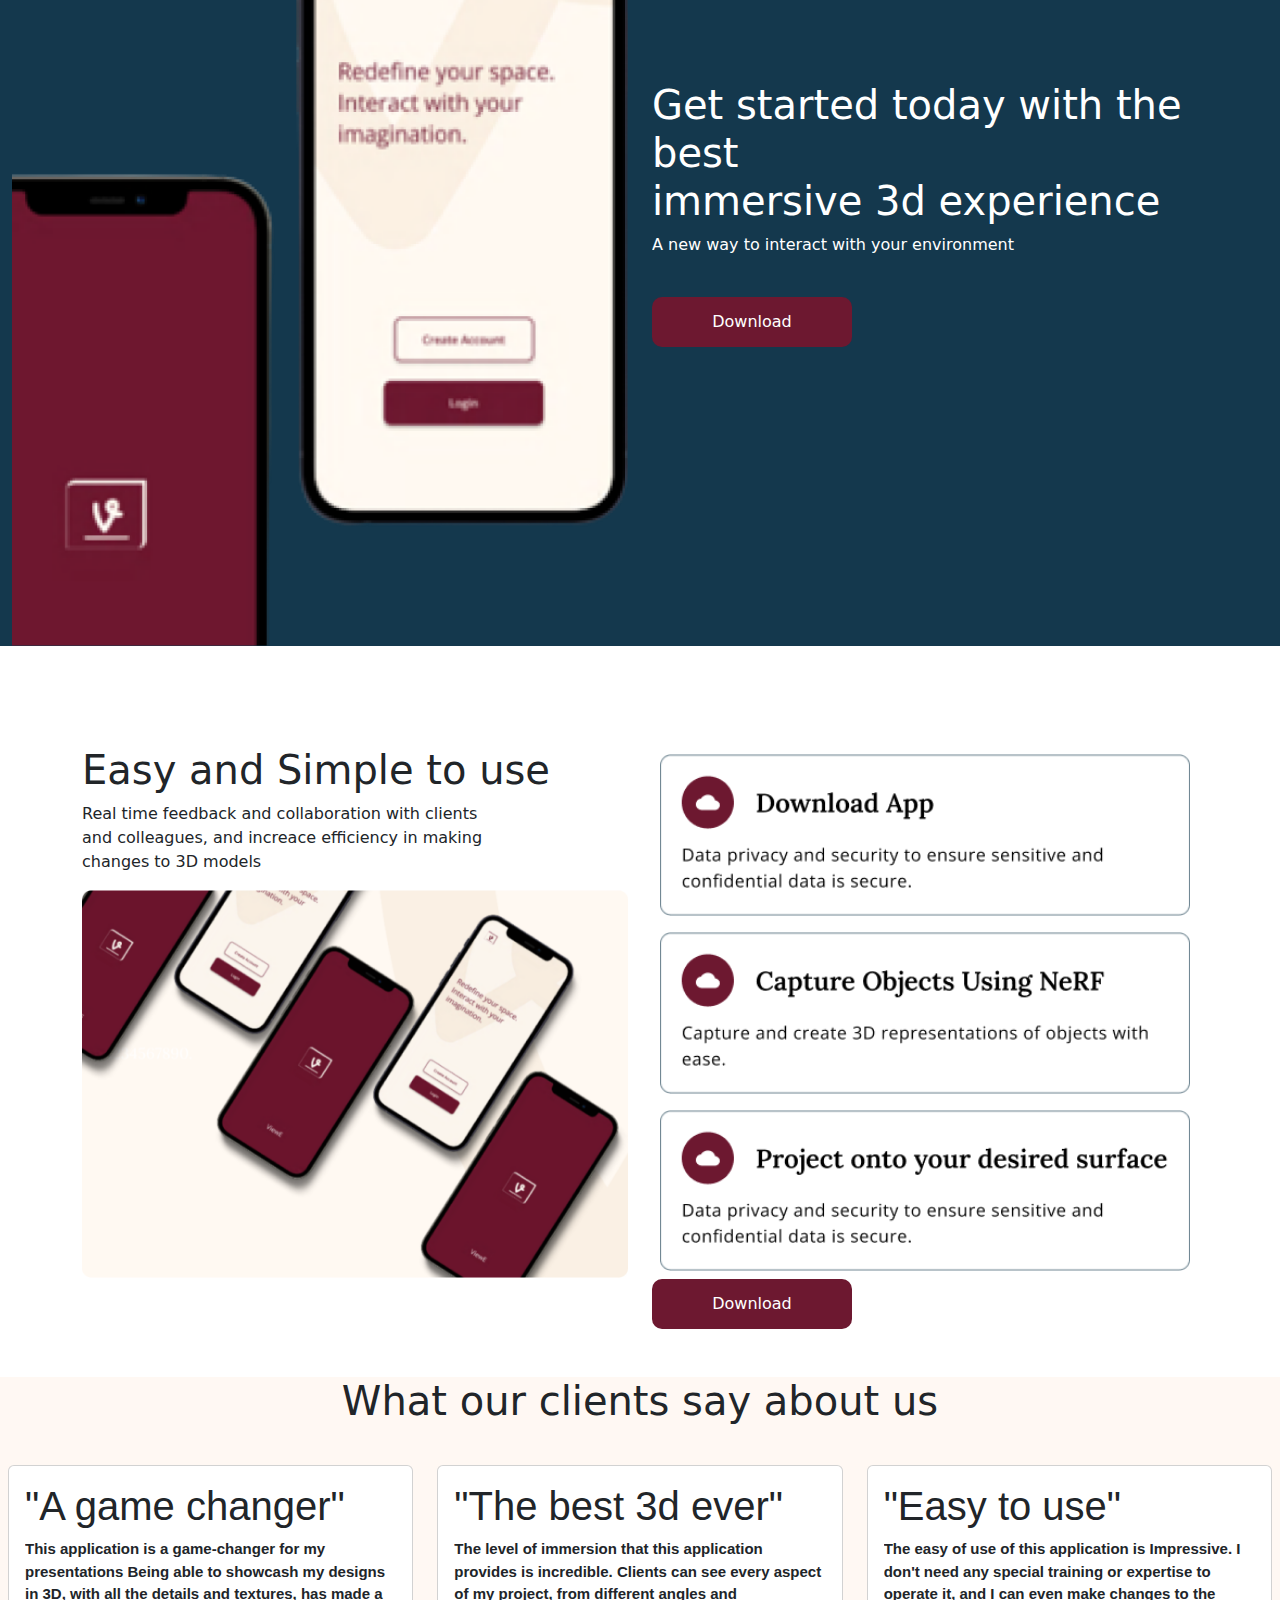
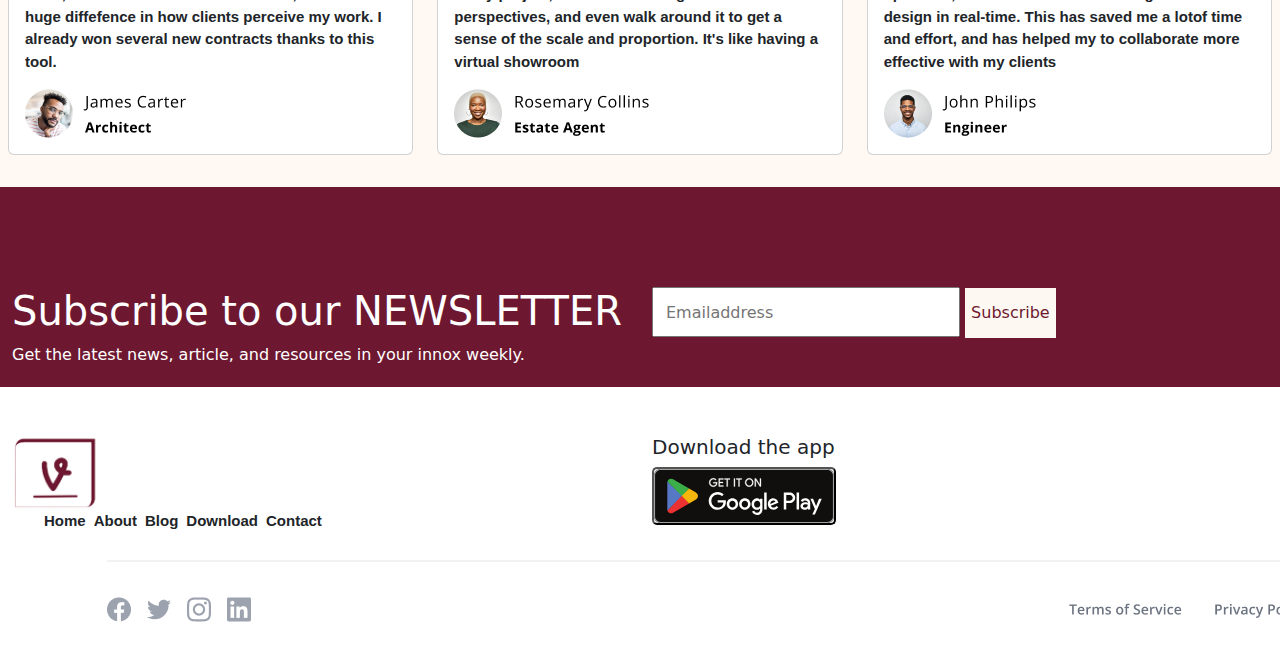
==== commit b27dc5a4: "update" ====
--- a/index.html
+++ b/index.html
@@ -31,7 +31,7 @@
                 <a class="nav-link  active head" href="index4.html" >Download</a>
               </li>
               <li class="nav-item">
-                <a class="nav-link  active head" href="#" >Contact</a>
+                <a class="nav-link  active head" href="index5.html" >Contact</a>
               </li>
             </ul>
             <form class="d-flex" role="search">
@@ -244,6 +244,12 @@
     </div>
     </div><br><br>
 
+<!-- 
+    index-home page
+    index2-about page 
+    index3-blog page 
+    index4-download page
+    index5-contact page -->
 
 <div class="container-fluid">
   <div class="row">
@@ -263,7 +269,7 @@
             <a class="nav-link  active head" href="index4.html" >Download</a>
           </li>
           <li class="nav-item">
-            <a class="nav-link  active head" href="#" >Contact</a>
+            <a class="nav-link  active head" href="index5.html" >Contact</a>
           </li>
          
         </ul>
--- a/project.css
+++ b/project.css
@@ -62,7 +62,7 @@
  .cen{
   padding: 10px;
  }
- .input{
+ .input1{
   height: 50px;
   border-radius: 5px;
  }
